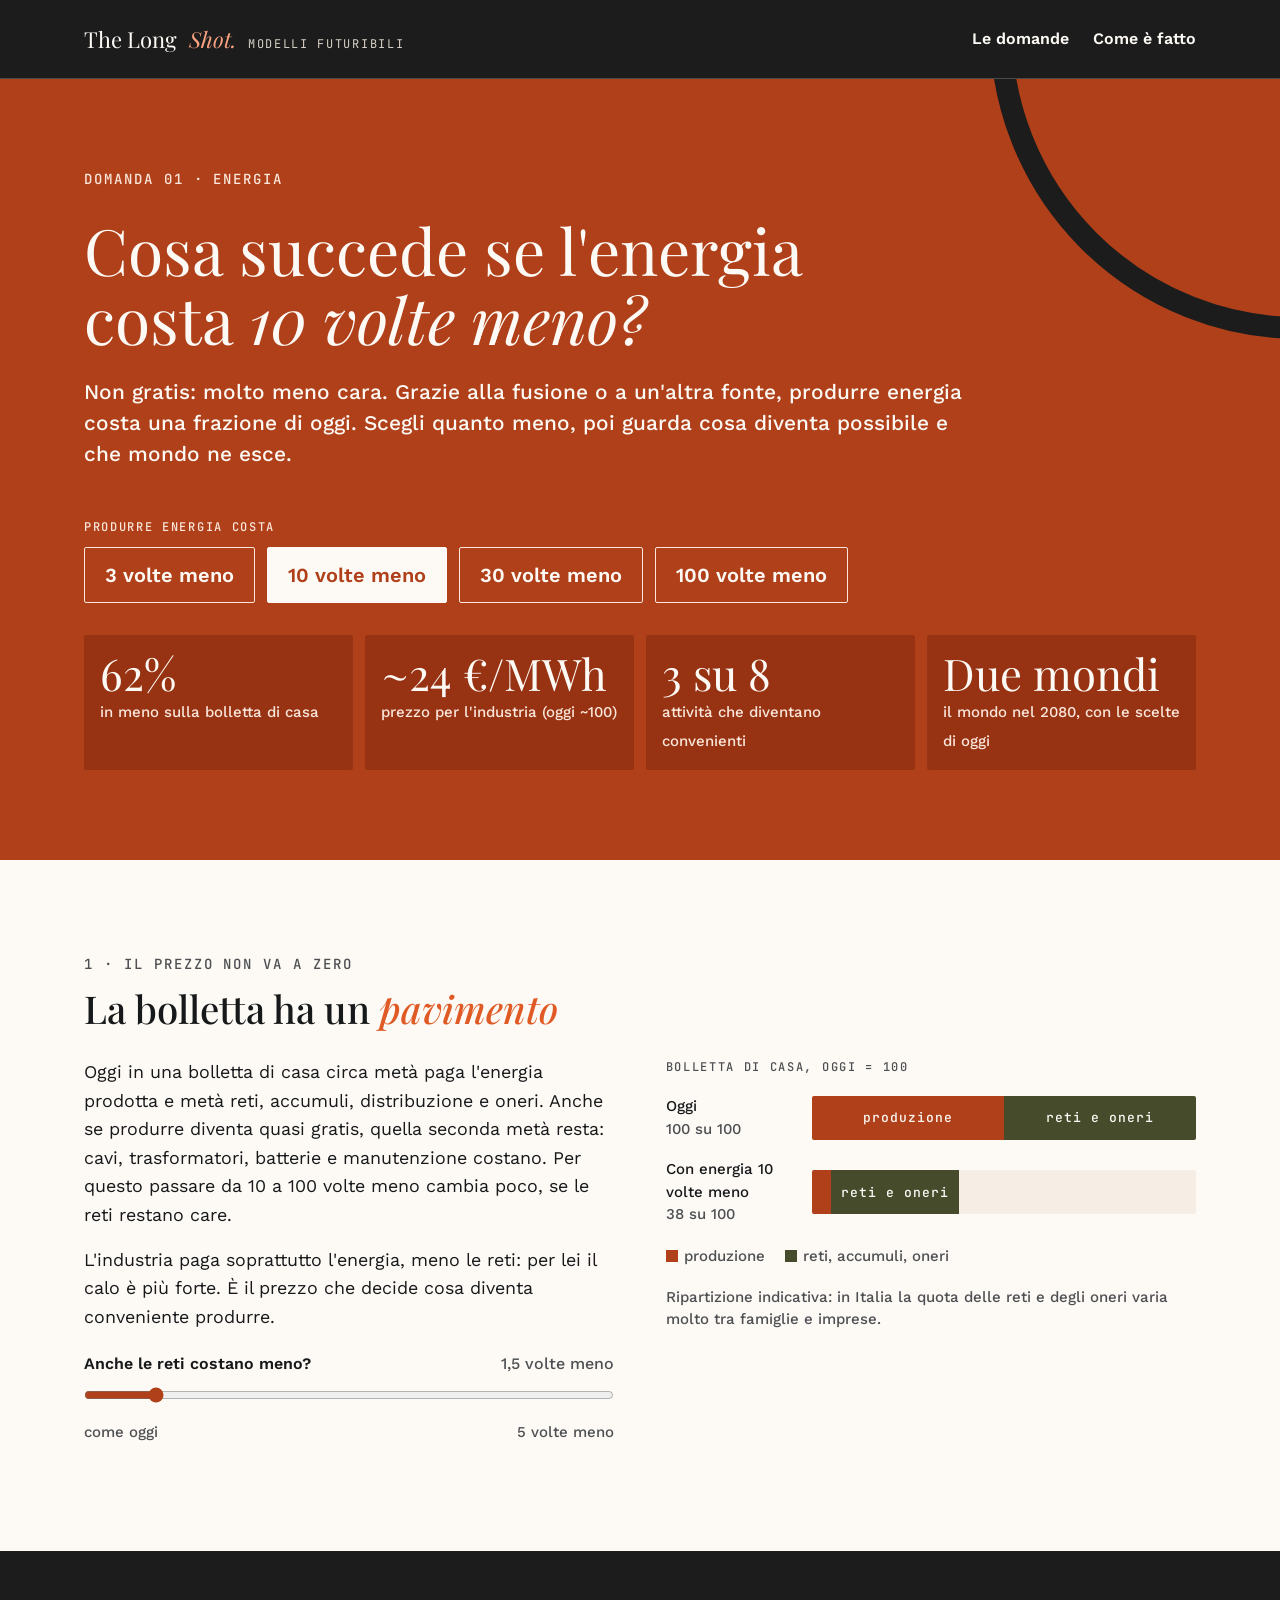
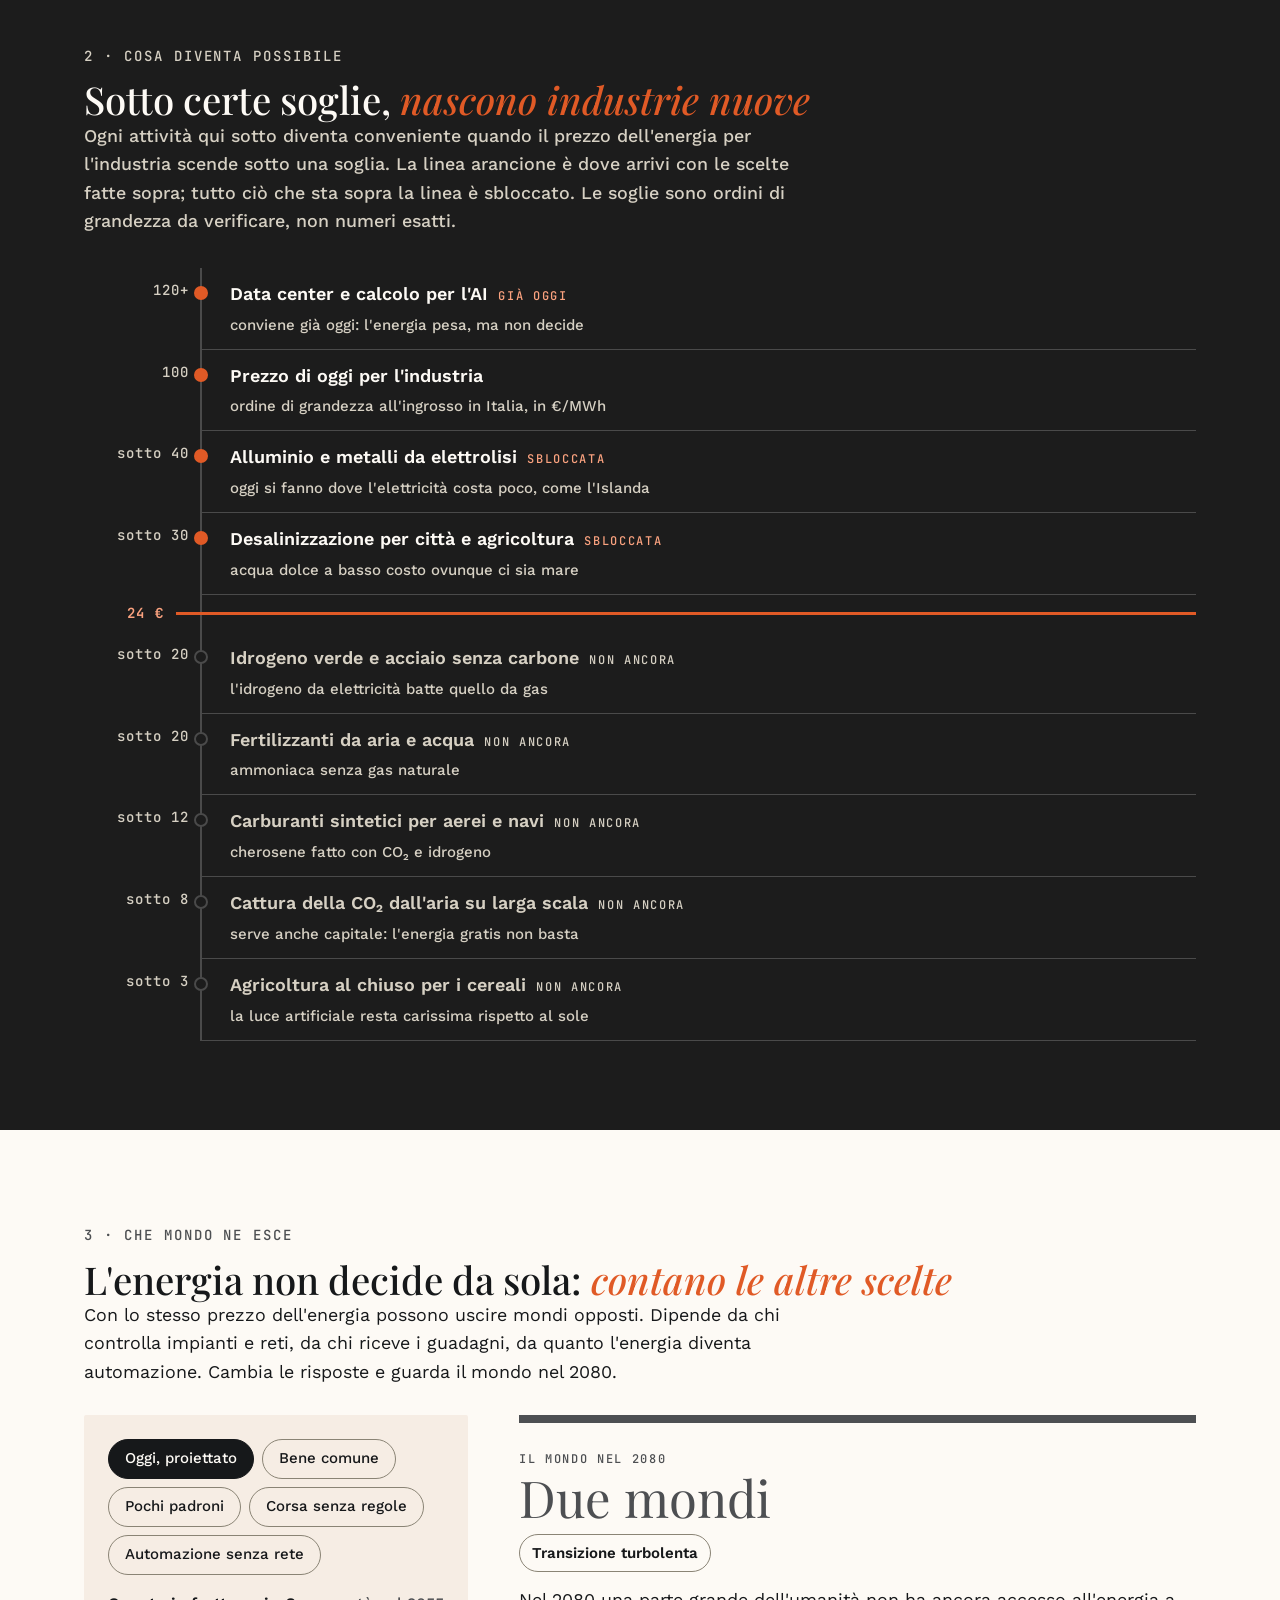
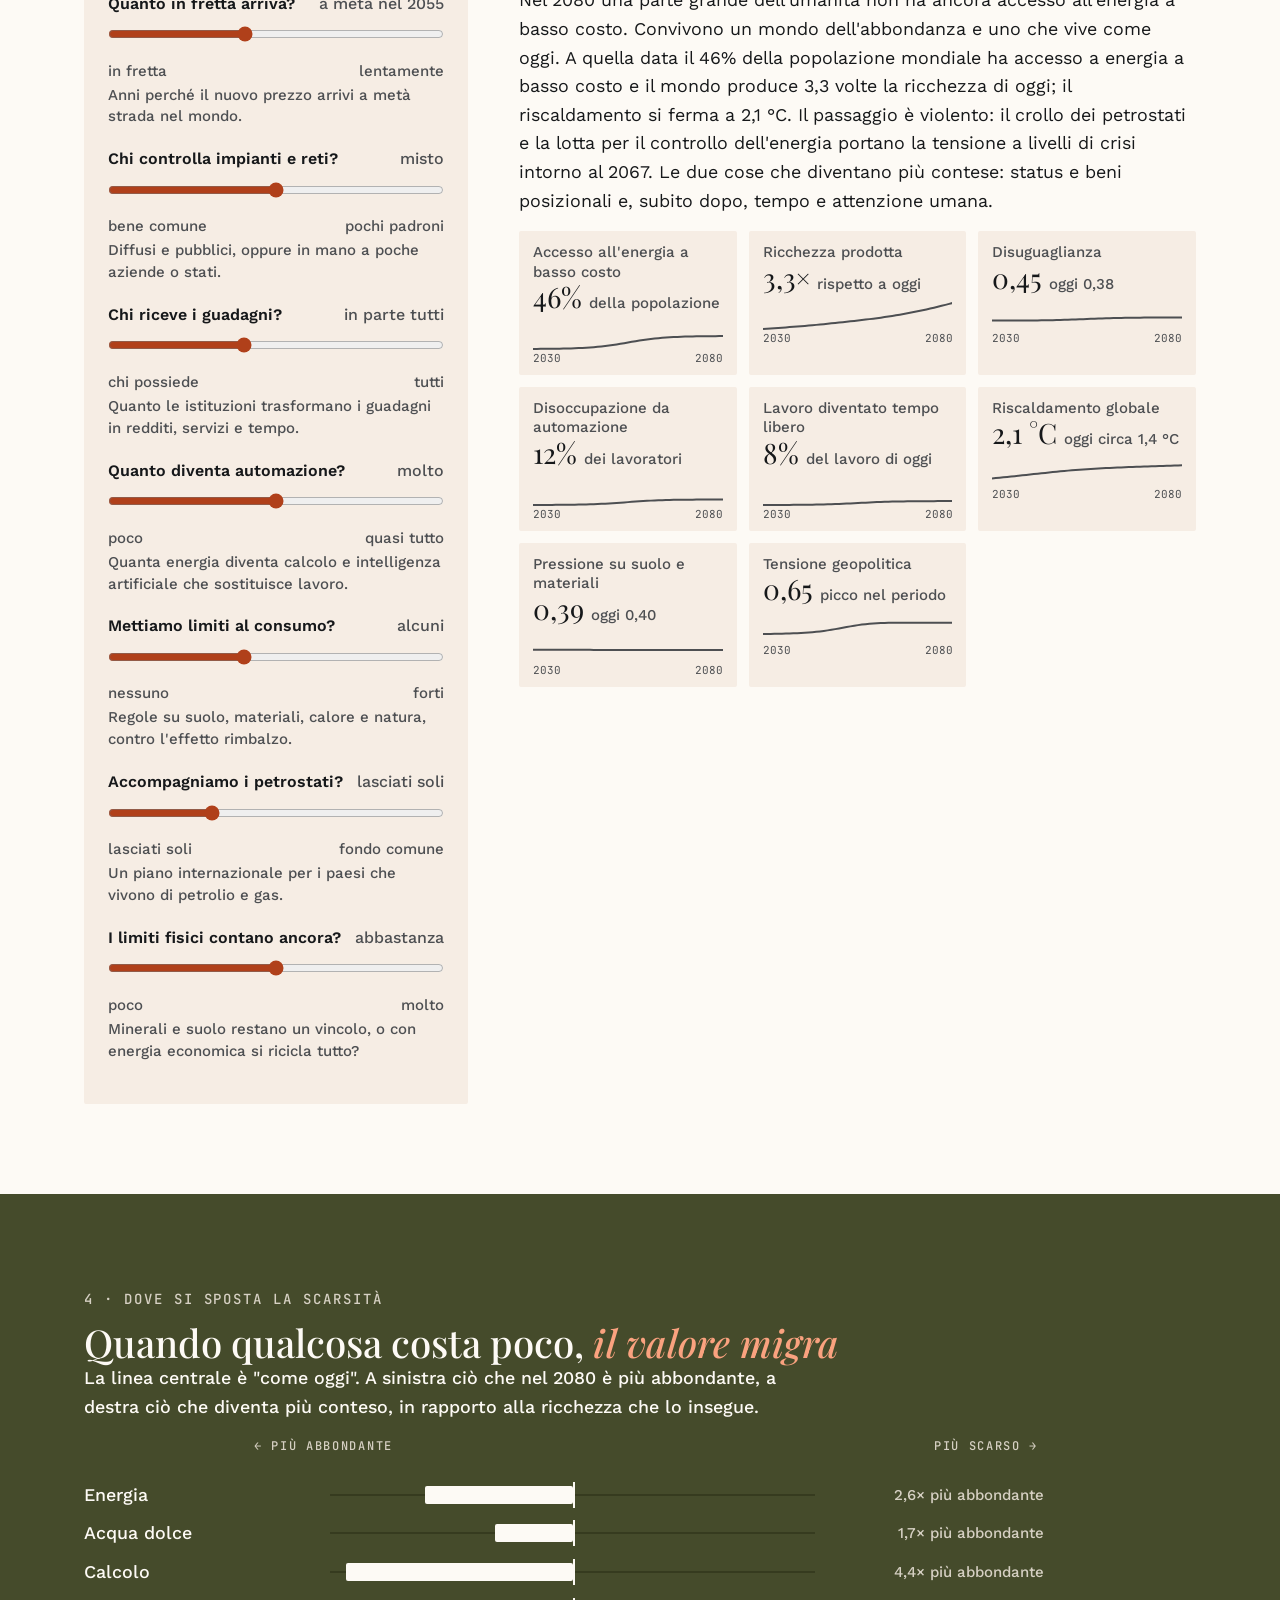
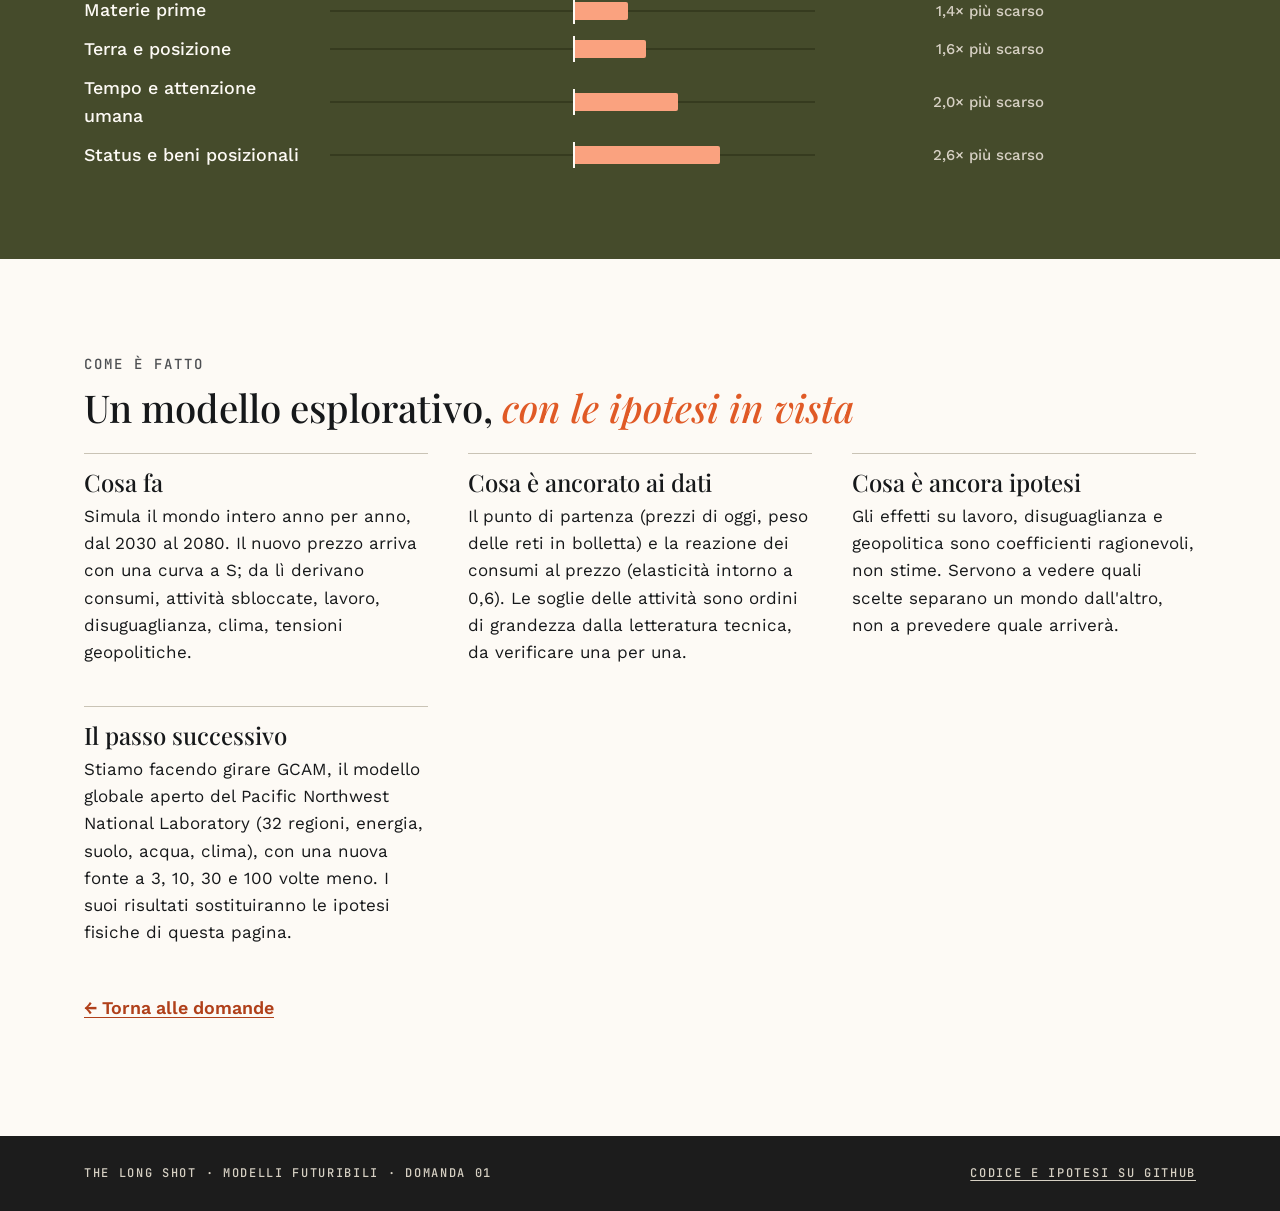
==== energia/index.html @ 3c970e64 "Sito Modelli futuribili: home e domanda 01 sull'energia Co-Authored-By: Claude Opus 5.5 <noreply@ant" ====
<!DOCTYPE html>
<html lang="it">
<head>
<meta charset="utf-8">
<meta name="viewport" content="width=device-width, initial-scale=1">
<title>Se l'energia costa 100 volte meno · Modelli futuribili</title>
<meta name="description" content="Cosa succede se l'energia costa 3, 10, 30 o 100 volte meno di oggi? Un modello esplorativo di The Long Shot.">
<link rel="stylesheet" href="../assets/tokens.css">
<link rel="stylesheet" href="../assets/site.css">
<style>
.hero .wrap{display:grid;gap:24px}
.fattori{display:flex;flex-wrap:wrap;gap:12px;margin-top:8px}
.fattori .btn{min-width:96px;font-size:20px;min-height:56px;border-color:var(--color-lino);color:var(--color-carta)}
.fattori .btn[aria-pressed=true]{background:var(--color-carta);color:var(--color-terracotta-scuro);border-color:var(--color-carta)}
.sommario{display:grid;grid-template-columns:repeat(auto-fit,minmax(min(100%,200px),1fr));gap:12px;margin-top:8px}
.sommario div{background:var(--color-sfondo-rilievo);padding:16px;border-radius:var(--radius-1)}
.sommario b{display:block;font-family:var(--font-display);font-weight:400;font-size:clamp(30px,2vw + 18px,44px);line-height:1.05}
.sommario span{font-size:15px;font-weight:500;color:var(--color-testo-secondario)}

.due{display:grid;grid-template-columns:minmax(0,1fr) minmax(0,1fr);gap:clamp(24px,4vw,64px);align-items:start;margin-top:28px}
.bolletta{display:grid;gap:18px}
.riga-b{display:grid;grid-template-columns:7.5em minmax(0,1fr);gap:12px;align-items:center}
.barra{display:flex;height:44px;border-radius:var(--radius-1);overflow:hidden;background:var(--color-carta-profonda)}
.barra i{display:flex;align-items:center;justify-content:center;font:500 13px/1 var(--font-mono);letter-spacing:.08em;color:var(--color-carta);white-space:nowrap;overflow:hidden;transition:width .4s}
.barra .prod{background:var(--color-terracotta-scuro)}.barra .rete{background:var(--color-oliva)}
.leg{display:flex;flex-wrap:wrap;gap:8px 20px;font-size:15px;font-weight:500;color:var(--color-grafite)}
.leg i{display:inline-block;width:12px;height:12px;margin-right:6px;vertical-align:-1px}

.ctrl{margin-bottom:18px}
.ctrl label{display:flex;justify-content:space-between;gap:12px;font-weight:600;font-size:16px}
.ctrl output{font-weight:500;color:var(--color-testo-secondario);text-align:right}
.ctrl .estremi{display:flex;justify-content:space-between;font-size:15px;font-weight:500;color:var(--color-testo-secondario)}
.ctrl .aiuto{font-size:15px;font-weight:500;color:var(--color-testo-secondario);line-height:1.45;margin-top:2px}
input[type=range]{width:100%;height:32px;margin:2px 0;accent-color:var(--color-terracotta-scuro)}
[data-theme=notte] input[type=range],[data-theme=oliva] input[type=range]{accent-color:var(--color-terracotta-chiaro)}

.scala{position:relative;margin-top:32px;border-left:2px solid var(--color-fumo);margin-left:6.5em}
.gradino{position:relative;display:grid;grid-template-columns:minmax(0,1fr);padding:12px 0 12px 28px;border-bottom:1px solid var(--color-fumo)}
.gradino .eur{position:absolute;left:-6.5em;top:14px;width:5.6em;text-align:right;font:500 14px/1.2 var(--font-mono);letter-spacing:.08em;color:var(--color-sabbia)}
.gradino .pal{position:absolute;left:-8px;top:18px;width:14px;height:14px;border-radius:50%;background:var(--color-notte);border:2px solid var(--color-fumo)}
.gradino.ok .pal{background:var(--color-terracotta);border-color:var(--color-terracotta)}
.gradino b{font-weight:600;font-size:18px}
.gradino.ok b{color:var(--color-carta)}.gradino:not(.ok) b{color:var(--color-sabbia)}
.gradino .stato{font:500 12px/1 var(--font-mono);letter-spacing:.14em;text-transform:uppercase;margin-left:10px;color:var(--color-terracotta-chiaro)}
.gradino:not(.ok) .stato{color:var(--color-sabbia)}
.gradino p{margin:4px 0 0;font-size:15px;color:var(--color-sabbia)}
.qui{position:relative;margin:0 0 0 -6.5em;padding:10px 0;display:flex;align-items:center;gap:12px}
.qui span{font:600 14px/1.2 var(--font-mono);letter-spacing:.1em;text-transform:uppercase;color:var(--color-terracotta-chiaro);width:5.6em;text-align:right}
.qui::after{content:"";flex:1;height:3px;background:var(--color-terracotta)}

.lab{display:grid;grid-template-columns:minmax(0,.85fr) minmax(0,1.5fr);gap:clamp(24px,4vw,56px);align-items:start;margin-top:28px}
.leve{background:var(--color-carta-profonda);padding:24px;border-radius:var(--radius-1)}
.preset{display:flex;flex-wrap:wrap;gap:8px;margin-bottom:16px}
.mondo{border-top:8px solid var(--w,var(--color-terracotta));padding-top:20px}
.mondo h3{font-size:clamp(32px,2.4vw + 20px,52px);line-height:1.05;color:var(--w)}
.mondo .tag{display:inline-block;margin:10px 0 14px;padding:6px 12px;border:1px solid var(--color-bordo);border-radius:var(--radius-full);font-size:15px;font-weight:600}
.tiles{display:grid;grid-template-columns:repeat(auto-fit,minmax(min(100%,200px),1fr));gap:12px;margin-top:16px}
.tile{background:var(--color-carta-profonda);padding:12px 14px;border-radius:var(--radius-1)}
.tile .n{font-size:15px;font-weight:500;color:var(--color-grafite);line-height:1.3}
.tile .v{font-family:var(--font-display);font-size:28px;line-height:1.1}
.tile .v small{font:500 15px var(--font-sans);color:var(--color-grafite)}
.fig{position:relative;height:46px;margin-top:4px}.fig svg{position:absolute;inset:0;width:100%;height:100%}

.sc{display:grid;gap:10px;margin-top:24px;max-width:960px}
.srow{display:grid;grid-template-columns:13em minmax(0,1fr) 12em;gap:14px;align-items:center;font-weight:500}
.strack{position:relative;height:26px}
.strack::before{content:"";position:absolute;left:0;right:0;top:12px;height:2px;background:var(--color-oliva-rilievo)}
.strack .mid{position:absolute;left:50%;top:0;bottom:0;width:2px;background:var(--color-carta)}
.strack .bar{position:absolute;top:4px;height:18px;border-radius:var(--radius-1);transition:all .4s}
.srow .lab2{font-size:15px;color:var(--color-sabbia);text-align:right}
.sasse{display:grid;grid-template-columns:13em minmax(0,1fr) 12em;gap:14px}
.sasse div{display:flex;justify-content:space-between}

.cols{display:grid;grid-template-columns:repeat(auto-fit,minmax(min(100%,300px),1fr));gap:24px 40px;margin-top:24px}
.cols div{border-top:1px solid var(--color-filetto);padding-top:14px}
.cols b{display:block;font-family:var(--font-display);font-weight:500;font-size:24px;line-height:1.2;margin-bottom:6px}
.cols p{font-size:17px}
.torna{display:inline-flex;align-items:center;min-height:44px;font-weight:600}

@media(max-width:900px){.due,.lab{grid-template-columns:minmax(0,1fr)}}
@media(max-width:600px){.srow,.sasse{grid-template-columns:8em minmax(0,1fr) 6.5em}.srow{font-size:15px}.srow .lab2{font-size:13px}.scala{margin-left:5em}.gradino .eur{left:-5em;width:4.4em;font-size:12px}.qui{margin-left:-5em}.qui span{width:4.4em;font-size:12px}}
@media(prefers-reduced-motion:reduce){.barra i,.strack .bar{transition:none}}
</style>
</head>
<body>
<header class="testata" data-theme="notte">
 <div class="wrap">
  <a class="marchio" href="../">The Long <em>Shot.</em> <small>Modelli futuribili</small></a>
  <nav aria-label="Principale"><a href="../">Le domande</a><a href="#come">Come è fatto</a></nav>
 </div>
</header>

<main>
<section class="hero band" data-theme="terracotta">
 <div class="arco" style="width:620px;height:620px;right:-330px;top:-360px;--arco:var(--color-notte)" aria-hidden="true"></div>
 <div class="wrap">
  <span class="etichetta-grande">Domanda 01 · Energia</span>
  <h1 class="domanda" id="titolo">Cosa succede se l'energia costa <em>10 volte meno?</em></h1>
  <p class="testo-grande">Non gratis: molto meno cara. Grazie alla fusione o a un'altra fonte, produrre energia costa una frazione di oggi. Scegli quanto meno, poi guarda cosa diventa possibile e che mondo ne esce.</p>
  <div>
   <span class="etichetta">Produrre energia costa</span>
   <div class="fattori" id="fattori" role="group" aria-label="Quante volte meno costa produrre energia"></div>
  </div>
  <div class="sommario" id="sommario"></div>
 </div>
</section>

<section class="band" data-theme="carta">
 <div class="wrap">
  <span class="etichetta-grande">1 · Il prezzo non va a zero</span>
  <h2 class="titolo" style="margin-top:8px">La bolletta ha un <em>pavimento</em></h2>
  <div class="due">
   <div>
    <p>Oggi in una bolletta di casa circa metà paga l'energia prodotta e metà reti, accumuli, distribuzione e oneri. Anche se produrre diventa quasi gratis, quella seconda metà resta: cavi, trasformatori, batterie e manutenzione costano. Per questo passare da 10 a 100 volte meno cambia poco, se le reti restano care.</p>
    <p>L'industria paga soprattutto l'energia, meno le reti: per lei il calo è più forte. È il prezzo che decide cosa diventa conveniente produrre.</p>
    <div class="ctrl" style="margin-top:20px">
     <label for="c_reti">Anche le reti costano meno?<output id="o_reti"></output></label>
     <input type="range" id="c_reti" min="1" max="5" step="0.25">
     <div class="estremi"><span>come oggi</span><span>5 volte meno</span></div>
    </div>
   </div>
   <div class="bolletta" id="bolletta"></div>
  </div>
 </div>
</section>

<section class="band" data-theme="notte">
 <div class="wrap">
  <span class="etichetta-grande">2 · Cosa diventa possibile</span>
  <h2 class="titolo" style="margin-top:8px">Sotto certe soglie, <em>nascono industrie nuove</em></h2>
  <p class="secondario">Ogni attività qui sotto diventa conveniente quando il prezzo dell'energia per l'industria scende sotto una soglia. La linea arancione è dove arrivi con le scelte fatte sopra; tutto ciò che sta sopra la linea è sbloccato. Le soglie sono ordini di grandezza da verificare, non numeri esatti.</p>
  <div class="scala" id="scala"></div>
 </div>
</section>

<section class="band" data-theme="carta">
 <div class="wrap">
  <span class="etichetta-grande">3 · Che mondo ne esce</span>
  <h2 class="titolo" style="margin-top:8px">L'energia non decide da sola: <em>contano le altre scelte</em></h2>
  <p>Con lo stesso prezzo dell'energia possono uscire mondi opposti. Dipende da chi controlla impianti e reti, da chi riceve i guadagni, da quanto l'energia diventa automazione. Cambia le risposte e guarda il mondo nel 2080.</p>
  <div class="lab">
   <div class="leve"><div class="preset" id="preset" role="group" aria-label="Mondi di esempio"></div><div id="leve"></div></div>
   <article class="mondo" id="mondo">
    <span class="etichetta">Il mondo nel 2080</span>
    <h3 id="mnome"></h3>
    <span class="tag" id="mtag"></span>
    <p id="mstoria" style="max-width:none"></p>
    <div class="tiles" id="tiles"></div>
   </article>
  </div>
 </div>
</section>

<section class="band" data-theme="oliva">
 <div class="wrap">
  <span class="etichetta-grande">4 · Dove si sposta la scarsità</span>
  <h2 class="titolo" style="margin-top:8px">Quando qualcosa costa poco, <em>il valore migra</em></h2>
  <p>La linea centrale è "come oggi". A sinistra ciò che nel 2080 è più abbondante, a destra ciò che diventa più conteso, in rapporto alla ricchezza che lo insegue.</p>
  <div class="sasse etichetta"><span></span><div><span>← più abbondante</span><span>più scarso →</span></div><span></span></div>
  <div class="sc" id="sc"></div>
 </div>
</section>

<section class="band" data-theme="carta" id="come">
 <div class="wrap">
  <span class="etichetta-grande">Come è fatto</span>
  <h2 class="titolo" style="margin-top:8px">Un modello esplorativo, <em>con le ipotesi in vista</em></h2>
  <div class="cols">
   <div><b>Cosa fa</b><p>Simula il mondo intero anno per anno, dal 2030 al 2080. Il nuovo prezzo arriva con una curva a S; da lì derivano consumi, attività sbloccate, lavoro, disuguaglianza, clima, tensioni geopolitiche.</p></div>
   <div><b>Cosa è ancorato ai dati</b><p>Il punto di partenza (prezzi di oggi, peso delle reti in bolletta) e la reazione dei consumi al prezzo (elasticità intorno a 0,6). Le soglie delle attività sono ordini di grandezza dalla letteratura tecnica, da verificare una per una.</p></div>
   <div><b>Cosa è ancora ipotesi</b><p>Gli effetti su lavoro, disuguaglianza e geopolitica sono coefficienti ragionevoli, non stime. Servono a vedere quali scelte separano un mondo dall'altro, non a prevedere quale arriverà.</p></div>
   <div><b>Il passo successivo</b><p>Stiamo facendo girare GCAM, il modello globale aperto del Pacific Northwest National Laboratory (32 regioni, energia, suolo, acqua, clima), con una nuova fonte a 3, 10, 30 e 100 volte meno. I suoi risultati sostituiranno le ipotesi fisiche di questa pagina.</p></div>
  </div>
  <p style="margin-top:24px"><a class="torna" href="../">← Torna alle domande</a></p>
 </div>
</section>
</main>

<footer class="piede" data-theme="notte">
 <div class="wrap">
  <span class="etichetta">The Long Shot · Modelli futuribili · Domanda 01</span>
  <a class="etichetta" href="https://github.com/Ale2588/Modelli-futuribili-TLS">Codice e ipotesi su GitHub</a>
 </div>
</footer>

<script src="modello.js"></script>
<script>
{
const P=Object.assign({},DEFAULT);
const it=(n,d)=>n.toFixed(d).replace('.',',');
const esc=s=>String(s).replace(/[&<>"']/g,c=>({'&':'&amp;','<':'&lt;','>':'&gt;','"':'&quot;',"'":'&#39;'}[c]));
const FATTORI=[3,10,30,100];
const LEVE=[
 ['velocita','Quanto in fretta arriva?',8,50,1,v=>`a metà nel ${2030+Math.round(v)}`,'Anni perché il nuovo prezzo arrivi a metà strada nel mondo.','in fretta','lentamente'],
 ['controllo','Chi controlla impianti e reti?',0,1,0.05,v=>v<0.34?'bene comune':v<0.67?'misto':'pochi padroni','Diffusi e pubblici, oppure in mano a poche aziende o stati.','bene comune','pochi padroni'],
 ['redistribuzione','Chi riceve i guadagni?',0,1,0.05,v=>v<0.34?'chi possiede':v<0.67?'in parte tutti':'tutti','Quanto le istituzioni trasformano i guadagni in redditi, servizi e tempo.','chi possiede','tutti'],
 ['ai','Quanto diventa automazione?',0,1,0.05,v=>v<0.34?'poco':v<0.67?'molto':'quasi tutto','Quanta energia diventa calcolo e intelligenza artificiale che sostituisce lavoro.','poco','quasi tutto'],
 ['ambiente','Mettiamo limiti al consumo?',0,1,0.05,v=>v<0.34?'nessun limite':v<0.67?'alcuni':'forti','Regole su suolo, materiali, calore e natura, contro l\'effetto rimbalzo.','nessuno','forti'],
 ['petrostati','Accompagniamo i petrostati?',0,1,0.05,v=>v<0.34?'lasciati soli':v<0.67?'in parte':'fondo comune','Un piano internazionale per i paesi che vivono di petrolio e gas.','lasciati soli','fondo comune'],
 ['materiali','I limiti fisici contano ancora?',0,1,0.05,v=>v<0.34?'poco':v<0.67?'abbastanza':'molto','Minerali e suolo restano un vincolo, o con energia economica si ricicla tutto?','poco','molto']];
const PRESET=[
 ['Oggi, proiettato',{}],
 ['Bene comune',{controllo:0.1,redistribuzione:0.8,ambiente:0.7,petrostati:0.7}],
 ['Pochi padroni',{controllo:0.9,redistribuzione:0.2}],
 ['Corsa senza regole',{ambiente:0.05,velocita:12,materiali:0.8}],
 ['Automazione senza rete',{ai:0.95,redistribuzione:0.1,controllo:0.3}]];
const AR={
 pocodiverso:['Più ricchi, stesso mondo','#4d4f52','L\'energia costa meno e l\'economia ne beneficia, ma non abbastanza da cambiare la struttura del mondo: stesse industrie, stessi equilibri, qualche margine in più.'],
 condivisa:['Abbondanza condivisa','#454b2b','Energia a basso costo per quasi tutti e guadagni distribuiti. La disuguaglianza scende, il lavoro cambia senza crollare.'],
 tempo:['La società del tempo liberato','#454b2b','L\'automazione toglie molto lavoro, ma i guadagni sono redistribuiti: il lavoro perso diventa tempo. La domanda centrale non è più come produrre, ma come vivere.'],
 diseguale:['Abbondanza diseguale','#b0401a','Il mondo è molto più ricco ma i guadagni vanno soprattutto a chi possiede impianti, reti, calcolo e terra. Si vive meglio in media, con divari che crescono.'],
 feudale:['Feudalesimo energetico','#973312','Pochi controllano energia e calcolo e ne decidono l\'accesso. Una rendita enorme e concentrata: chi è dentro vive nell\'abbondanza, chi è fuori dipende da loro.'],
 senzalavoro:['Abbondanza senza lavoro','#973312','L\'energia diventa automazione e il lavoro scompare più in fretta di quanto le istituzioni redistribuiscano. Ricchezza in crescita, disoccupazione di massa.'],
 jevons:['Il pianeta come nuovo limite','#b0401a','L\'energia a basso costo fa esplodere i consumi. Suolo, materiali, calore e natura diventano il nuovo collo di bottiglia.'],
 meta:['Due mondi','#4d4f52','Nel 2080 una parte grande dell\'umanità non ha ancora accesso all\'energia a basso costo. Convivono un mondo dell\'abbondanza e uno che vive come oggi.']};
const VIA={ordinato:['Transizione ordinata','Il passaggio è gestito: la tensione geopolitica resta contenuta.'],teso:['Transizione tesa','Il passaggio crea attriti, con crisi nei paesi produttori ma senza rotture gravi.'],turbolento:['Transizione turbolenta','Il passaggio è violento: il crollo dei petrostati e la lotta per il controllo dell\'energia portano la tensione a livelli di crisi intorno al ']};
const TI=[
 ['accesso','Accesso all\'energia a basso costo',v=>Math.round(v*100)+'%','della popolazione',0,1],
 ['pil','Ricchezza prodotta',v=>it(v,1)+'×','rispetto a oggi',null,null],
 ['disuguaglianza','Disuguaglianza',v=>it(v,2),'oggi 0,38',0.2,0.8],
 ['disoccupazione','Disoccupazione da automazione',v=>Math.round(v*100)+'%','dei lavoratori',0,0.6],
 ['tempo','Lavoro diventato tempo libero',v=>Math.round(v*100)+'%','del lavoro di oggi',0,0.6],
 ['riscaldamento','Riscaldamento globale',v=>it(v,1)+' °C','oggi circa 1,4 °C',1,2.6],
 ['pressione','Pressione su suolo e materiali',v=>it(v,2),'oggi 0,40',0,1],
 ['tensione','Tensione geopolitica',v=>it(v,2),'picco nel periodo',0,1]];

document.getElementById('fattori').innerHTML=FATTORI.map(f=>`<button class="btn" data-f="${f}" aria-pressed="${f===P.riduzione}">${f} volte meno</button>`).join('');
document.getElementById('fattori').addEventListener('click',e=>{const b=e.target.closest('button');if(!b)return;P.riduzione=+b.dataset.f;render()});
document.getElementById('leve').innerHTML=LEVE.map(([k,l,mi,ma,st,,h,a,b])=>`<div class="ctrl"><label for="c_${k}">${l}<output id="o_${k}"></output></label><input type="range" id="c_${k}" min="${mi}" max="${ma}" step="${st}"><div class="estremi"><span>${a}</span><span>${b}</span></div><div class="aiuto">${h}</div></div>`).join('');
document.getElementById('preset').innerHTML=PRESET.map(([n],i)=>`<button class="chip" data-i="${i}" aria-pressed="${i===0}">${n}</button>`).join('');
const FMT=Object.fromEntries(LEVE.map(x=>[x[0],x[5]]));FMT.reti=v=>v<=1?'come oggi':`${it(v,v%1?2:0).replace(/,?0+$/,'')} volte meno`;
function sync(){for(const k of [...LEVE.map(x=>x[0]),'reti']){document.getElementById('c_'+k).value=P[k];document.getElementById('o_'+k).textContent=FMT[k](P[k])}}
function unpress(){document.querySelectorAll('#preset .chip').forEach(b=>b.setAttribute('aria-pressed','false'))}
[...LEVE.map(x=>x[0]),'reti'].forEach(k=>{const el=document.getElementById('c_'+k);el.addEventListener('input',()=>{P[k]=+el.value;document.getElementById('o_'+k).textContent=FMT[k](P[k]);if(k!=='reti')unpress();render()})});
document.getElementById('preset').addEventListener('click',e=>{const b=e.target.closest('.chip');if(!b)return;const keep={riduzione:P.riduzione,reti:P.reti};Object.assign(P,DEFAULT,PRESET[+b.dataset.i][1],keep);sync();document.querySelectorAll('#preset .chip').forEach(x=>x.setAttribute('aria-pressed',String(x===b)));render()});

let last=null;
function render(){
 const m=mondo(P);last=m;const pr=m.prezzi;
 document.querySelectorAll('#fattori .btn').forEach(b=>b.setAttribute('aria-pressed',String(+b.dataset.f===P.riduzione)));
 document.getElementById('titolo').innerHTML=`Cosa succede se l'energia costa <em>${P.riduzione} volte meno?</em>`;
 document.title=`Se l'energia costa ${P.riduzione} volte meno · Modelli futuribili`;
 document.getElementById('sommario').innerHTML=[
  [Math.round((1-pr.famiglie)*100)+'%','in meno sulla bolletta di casa'],
  ['~'+Math.round(pr.industriaEuro)+' €/MWh','prezzo per l\'industria (oggi ~100)'],
  [m.sbloccate.length+' su '+SOGLIE.length,'attività che diventano convenienti'],
  [AR[m.arch][0],'il mondo nel 2080, con le scelte di oggi']].map(([a,b])=>`<div><b>${esc(a)}</b><span>${esc(b)}</span></div>`).join('');
 // bolletta
 const rowB=(lab,prod,rete)=>{const tot=prod+rete;return `<div class="riga-b"><span class="piccolo">${lab}<br><span class="secondario">${Math.round(tot*100)} su 100</span></span><div class="barra" role="img" aria-label="${lab}: produzione ${Math.round(prod*100)}, reti ${Math.round(rete*100)}"><i class="prod" style="width:${prod*100}%">${prod>0.12?'produzione':''}</i><i class="rete" style="width:${rete*100}%">${rete>0.12?'reti e oneri':''}</i></div></div>`};
 document.getElementById('bolletta').innerHTML=`<span class="etichetta">Bolletta di casa, oggi = 100</span>`+rowB('Oggi',0.5,0.5)+rowB(`Con energia ${P.riduzione} volte meno`,0.5/P.riduzione,0.5/P.reti)+`<div class="leg"><span><i style="background:var(--color-terracotta-scuro)"></i>produzione</span><span><i style="background:var(--color-oliva)"></i>reti, accumuli, oneri</span></div><p class="piccolo secondario" style="margin:0">Ripartizione indicativa: in Italia la quota delle reti e degli oneri varia molto tra famiglie e imprese.</p>`;
 // scala
 const eur=pr.industriaEuro;let h='',done=false;
 const steps=[{nome:'Oggi',soglia:100,oggi:1}].concat(SOGLIE.filter(s=>s.soglia<100)).sort((a,b)=>b.soglia-a.soglia);
 SOGLIE.filter(s=>s.soglia>=100).forEach(s=>{h+=`<div class="gradino ok"><span class="eur">${s.soglia}+</span><span class="pal"></span><div><b>${esc(s.nome)}</b><span class="stato">già oggi</span><p>${esc(s.nota)}</p></div></div>`});
 for(const s of steps){
  if(!done&&eur>s.soglia){h+=`<div class="qui"><span>${Math.round(eur)} €</span></div>`;done=true}
  if(s.oggi){h+=`<div class="gradino ok"><span class="eur">100</span><span class="pal"></span><div><b>Prezzo di oggi per l'industria</b><p>ordine di grandezza all'ingrosso in Italia, in €/MWh</p></div></div>`;continue}
  const ok=eur<=s.soglia;h+=`<div class="gradino ${ok?'ok':''}"><span class="eur">sotto ${s.soglia}</span><span class="pal"></span><div><b>${esc(s.nome)}</b><span class="stato">${ok?'sbloccata':'non ancora'}</span><p>${esc(s.nota)}</p></div></div>`;
 }
 if(!done)h+=`<div class="qui"><span>${Math.round(eur)} €</span></div>`;
 document.getElementById('scala').innerHTML=h;
 // mondo
 const a=AR[m.arch];const mo=document.getElementById('mondo');mo.style.setProperty('--w',a[1]);
 document.getElementById('mnome').textContent=a[0];
 const v=VIA[m.viaggio];document.getElementById('mtag').textContent=v[0];
 const pk=m.anni[m.k.tensione.indexOf(Math.max(...m.k.tensione))];
 const top=m.scarsita.slice().sort((x,y)=>y[1]-x[1]).slice(0,2).map(x=>x[0].toLowerCase());
 document.getElementById('mstoria').textContent=`${a[1]?a[2]:''} A quella data il ${Math.round(m.fin.acc*100)}% della popolazione mondiale ha accesso a energia a basso costo e il mondo produce ${it(m.k.pil[50],1)} volte la ricchezza di oggi; il riscaldamento si ferma a ${it(m.fin.warm,1)} °C. ${v[1]}${m.viaggio==='turbolento'?pk+'.':''} Le due cose che diventano più contese: ${top[0]} e, subito dopo, ${top[1]}.`;
 document.getElementById('tiles').innerHTML=TI.map(([k,n,fm,sub])=>{const s=m.k[k];const val=k==='tensione'?Math.max(...s):s[50];return `<div class="tile"><div class="n">${n}</div><div class="v">${esc(fm(val))} <small>${sub}</small></div><div class="fig"><svg data-k="${k}" aria-hidden="true"></svg></div></div>`}).join('');
 drawTiles();
 // scarsità
 const R=2.2;
 document.getElementById('sc').innerHTML=m.scarsita.map(([n,val])=>{const lg=Math.max(-1,Math.min(1,Math.log(val)/Math.log(R*R)));const up=lg>0;const left=up?50:50+lg*50,w=Math.abs(lg)*50;
  const lab=val>=1?`${it(val,1)}× più scarso`:`${it(1/val,1/val>=10?0:1)}× più abbondante`;
  return `<div class="srow"><span>${n}</span><div class="strack"><div class="bar" style="left:${left}%;width:${Math.max(w,0.8)}%;background:${up?'var(--color-terracotta-chiaro)':'var(--color-carta)'}"></div><div class="mid"></div></div><span class="lab2">${lab}</span></div>`}).join('');
}
function drawTiles(){if(!last)return;const c=getComputedStyle(document.getElementById('mondo')).getPropertyValue('--w').trim()||'#b0401a';
 document.querySelectorAll('#tiles svg').forEach(s=>{const k=s.dataset.k,ti=TI.find(t=>t[0]===k),d=last.k[k],W=s.clientWidth,H=s.clientHeight;if(!W)return;
  const lo=ti[4]??Math.min(...d),hi=ti[5]??Math.max(...d)*1.05,X=i=>i/(d.length-1)*W,Yv=v=>H-14-(v-lo)/((hi-lo)||1)*(H-18);
  s.innerHTML=`<polyline points="${d.map((v,i)=>X(i)+','+Yv(v)).join(' ')}" fill="none" stroke="${c}" stroke-width="2"/><text x="0" y="${H-1}" font-size="11" font-family="JetBrains Mono" fill="#4d4f52">2030</text><text x="${W}" y="${H-1}" font-size="11" font-family="JetBrains Mono" fill="#4d4f52" text-anchor="end">2080</text>`;})}
const ro=new ResizeObserver(drawTiles);ro.observe(document.getElementById('tiles'));
sync();render();
}
</script>
</body>
</html>
---- assets/tokens.css ----
/* File generato da design/tokens.json con `npm run tokens`. Non modificare a mano. */
:root {
  --color-carta: #fdfaf5;
  --color-carta-profonda: #f6ede4;
  --color-inchiostro: #16181a;
  --color-grafite: #4d4f52;
  --color-notte: #1c1c1c;
  --color-notte-rilievo: #333333;
  --color-fumo: #4a4a4a;
  --color-terracotta: #e05a26;
  --color-terracotta-scuro: #b0401a;
  --color-terracotta-bruciata: #973312;
  --color-terracotta-chiaro: #faa27f;
  --color-oliva: #454b2b;
  --color-oliva-rilievo: #363b1f;
  --color-salvia: #c9c3b5;
  --color-salvia-scuro: #8a8475;
  --color-sabbia: #d6d0c3;
  --color-lino: #fae6db;
  --color-sfondo: var(--color-carta);
  --color-sfondo-rilievo: var(--color-carta-profonda);
  --color-testo: var(--color-inchiostro);
  --color-testo-secondario: var(--color-grafite);
  --color-accento: var(--color-terracotta);
  --color-accento-testo: var(--color-terracotta-scuro);
  --color-filetto: var(--color-salvia);
  --color-bordo: var(--color-salvia-scuro);
  --color-azione: var(--color-terracotta-scuro);
  --color-testo-azione: var(--color-carta);
  --color-focus: var(--color-terracotta-scuro);
  --font-display: "Playfair Display", Georgia, "Times New Roman", serif;
  --font-sans: "Work Sans", "Helvetica Neue", Arial, sans-serif;
  --font-mono: "JetBrains Mono", "Courier New", monospace;
  --text-display-family: var(--font-display);
  --text-display-size: 48px;
  --text-display-line: 1;
  --text-display-weight: 400;
  --text-display-tracking: -0.01em;
  --text-titolo-evento-family: var(--font-display);
  --text-titolo-evento-size: 36px;
  --text-titolo-evento-line: 1.08;
  --text-titolo-evento-weight: 400;
  --text-titolo-family: var(--font-display);
  --text-titolo-size: 28px;
  --text-titolo-line: 1.15;
  --text-titolo-weight: 500;
  --text-titolo-piccolo-family: var(--font-display);
  --text-titolo-piccolo-size: 24px;
  --text-titolo-piccolo-line: 1.2;
  --text-titolo-piccolo-weight: 500;
  --text-accento-family: var(--font-display);
  --text-accento-size: 36px;
  --text-accento-line: 1.08;
  --text-accento-weight: 400;
  --text-numero-family: var(--font-sans);
  --text-numero-size: 56px;
  --text-numero-line: 1;
  --text-numero-weight: 600;
  --text-numero-tracking: -0.02em;
  --text-nome-family: var(--font-sans);
  --text-nome-size: 20px;
  --text-nome-line: 1.3;
  --text-nome-weight: 600;
  --text-testo-grande-family: var(--font-sans);
  --text-testo-grande-size: 19px;
  --text-testo-grande-line: 1.5;
  --text-testo-grande-weight: 400;
  --text-testo-family: var(--font-sans);
  --text-testo-size: 17px;
  --text-testo-line: 1.6;
  --text-testo-weight: 400;
  --text-testo-piccolo-family: var(--font-sans);
  --text-testo-piccolo-size: 15px;
  --text-testo-piccolo-line: 1.5;
  --text-testo-piccolo-weight: 500;
  --text-pulsante-family: var(--font-sans);
  --text-pulsante-size: 16px;
  --text-pulsante-line: 1;
  --text-pulsante-weight: 600;
  --text-etichetta-family: var(--font-mono);
  --text-etichetta-size: 12px;
  --text-etichetta-line: 1.4;
  --text-etichetta-weight: 500;
  --text-etichetta-tracking: 0.14em;
  --text-etichetta-grande-family: var(--font-mono);
  --text-etichetta-grande-size: 14px;
  --text-etichetta-grande-line: 1.4;
  --text-etichetta-grande-weight: 500;
  --text-etichetta-grande-tracking: 0.14em;
  --space-0: 4px;
  --space-1: 8px;
  --space-2: 16px;
  --space-3: 24px;
  --space-4: 48px;
  --space-5: 96px;
  --margine-schermo: clamp(20px, 5vw, 64px);
  --radius-0: 0;
  --radius-1: 2px;
  --radius-full: 9999px;
  --fs-display: clamp(48px, 5vw + 28px, 104px);
  --fs-titolo-evento: clamp(36px, 3vw + 26px, 64px);
  --fs-titolo: clamp(28px, 1.2vw + 23px, 40px);
  --fs-numero: clamp(56px, 0.8vw + 53px, 64px);
  --fs-nome: clamp(20px, 0.4vw + 18.5px, 24px);
  --fs-testo-grande: clamp(19px, 0.2vw + 18.3px, 21px);
  --fs-testo: clamp(17px, 0.1vw + 16.6px, 18px);
  --tocco-min: 44px;
  --riga-max: 68ch;
  --focus-spessore: 2px;
}
[data-theme="carta"] {
  --color-sfondo: var(--color-carta);
  --color-sfondo-rilievo: var(--color-carta-profonda);
  --color-testo: var(--color-inchiostro);
  --color-testo-secondario: var(--color-grafite);
  --color-accento: var(--color-terracotta);
  --color-accento-testo: var(--color-terracotta-scuro);
  --color-filetto: var(--color-salvia);
  --color-bordo: var(--color-salvia-scuro);
  --color-azione: var(--color-terracotta-scuro);
  --color-testo-azione: var(--color-carta);
  --color-focus: var(--color-terracotta-scuro);
}
[data-theme="notte"] {
  --color-sfondo: var(--color-notte);
  --color-sfondo-rilievo: var(--color-notte-rilievo);
  --color-testo: var(--color-carta);
  --color-testo-secondario: var(--color-sabbia);
  --color-accento: var(--color-terracotta);
  --color-accento-testo: var(--color-terracotta-chiaro);
  --color-filetto: var(--color-fumo);
  --color-bordo: var(--color-salvia-scuro);
  --color-azione: var(--color-carta);
  --color-testo-azione: var(--color-inchiostro);
  --color-focus: var(--color-terracotta-chiaro);
}
[data-theme="oliva"] {
  --color-sfondo: var(--color-oliva);
  --color-sfondo-rilievo: var(--color-oliva-rilievo);
  --color-testo: var(--color-carta);
  --color-testo-secondario: var(--color-sabbia);
  --color-accento: var(--color-terracotta-chiaro);
  --color-accento-testo: var(--color-terracotta-chiaro);
  --color-filetto: var(--color-oliva-rilievo);
  --color-bordo: var(--color-sabbia);
  --color-azione: var(--color-carta);
  --color-testo-azione: var(--color-inchiostro);
  --color-focus: var(--color-terracotta-chiaro);
}
[data-theme="terracotta"] {
  --color-sfondo: var(--color-terracotta-scuro);
  --color-sfondo-rilievo: var(--color-terracotta-bruciata);
  --color-testo: var(--color-carta);
  --color-testo-secondario: var(--color-lino);
  --color-accento: var(--color-carta);
  --color-accento-testo: var(--color-carta);
  --color-filetto: var(--color-terracotta-bruciata);
  --color-bordo: var(--color-lino);
  --color-azione: var(--color-carta);
  --color-testo-azione: var(--color-terracotta-scuro);
  --color-focus: var(--color-carta);
}
---- assets/site.css ----
/* Modelli futuribili · The Long Shot
   Stili del sito, costruiti sui token di design/tokens.json (copiati in tokens.css).
   Registro "sito": acceso, campiture piene di terracotta, oliva e notte. */
@import url("https://fonts.googleapis.com/css2?family=Playfair+Display:ital,wght@0,400;0,500;1,400;1,500&family=Work+Sans:wght@400;500;600&family=JetBrains+Mono:wght@500;600&display=swap");

*{box-sizing:border-box;min-width:0}
html{scroll-padding-top:24px}
body{margin:0;background:var(--color-carta);color:var(--color-inchiostro);font-family:var(--font-sans);font-size:var(--fs-testo);line-height:1.6;overflow-x:clip}
section,header,footer{background:var(--color-sfondo);color:var(--color-testo)}
.wrap{max-width:1240px;margin:0 auto;padding-inline:var(--margine-schermo)}
.band{padding-block:clamp(48px,7vw,96px);position:relative;overflow:hidden}
p{margin:0 0 16px;max-width:var(--riga-max)}
a{color:var(--color-accento-testo);text-underline-offset:3px}
:focus-visible{outline:var(--focus-spessore) solid var(--color-focus);outline-offset:2px}

h1,h2,h3{font-family:var(--font-display);font-weight:400;margin:0;text-wrap:balance}
h1 em,h2 em,h3 em{color:var(--color-accento);font-style:italic}
.display{font-size:var(--fs-display);line-height:1;letter-spacing:-.01em}
.domanda{font-size:var(--fs-titolo-evento);line-height:1.08}
.titolo{font-size:var(--fs-titolo);line-height:1.15;font-weight:500}
.titolo-piccolo{font-size:24px;line-height:1.2;font-weight:500}
.etichetta{font-family:var(--font-mono);font-size:12px;font-weight:500;letter-spacing:.14em;text-transform:uppercase;color:var(--color-testo-secondario)}
.etichetta-grande{font-family:var(--font-mono);font-size:14px;font-weight:500;letter-spacing:.14em;text-transform:uppercase;color:var(--color-testo-secondario)}
.testo-grande{font-size:var(--fs-testo-grande);line-height:1.5}
.secondario{color:var(--color-testo-secondario)}
.piccolo{font-size:15px;font-weight:500;line-height:1.5}
[data-theme=notte] p,[data-theme=oliva] p,[data-theme=terracotta] p{font-weight:500}

/* Intestazione e piè di pagina */
.testata{border-bottom:1px solid var(--color-filetto)}
.testata .wrap{display:flex;flex-wrap:wrap;gap:16px 28px;align-items:center;justify-content:space-between;padding-block:16px}
.marchio{display:flex;align-items:baseline;gap:12px;color:var(--color-testo);text-decoration:none;font-family:var(--font-display);font-size:22px;line-height:1}
.marchio em{color:var(--color-terracotta-chiaro)}
.marchio small{font-family:var(--font-mono);font-size:12px;letter-spacing:.14em;text-transform:uppercase;color:var(--color-testo-secondario)}
.testata nav{display:flex;gap:24px;align-items:center;font-size:16px;font-weight:600}
.testata nav a{color:var(--color-testo);text-decoration:none;padding:10px 0}
.testata nav a[aria-current=page]{box-shadow:inset 0 -2px 0 var(--color-terracotta)}
.piede .wrap{display:flex;flex-wrap:wrap;justify-content:space-between;gap:12px;padding-block:28px}

/* Arco: l'orizzonte tagliato dal bordo, uno per sezione */
.arco{position:absolute;pointer-events:none;border-radius:50%;border:clamp(14px,1.8vw,22px) solid var(--arco,#262626)}

/* Pulsanti */
.btn{display:inline-flex;align-items:center;justify-content:center;gap:8px;min-height:var(--tocco-min);padding:0 20px;border-radius:var(--radius-1);border:1px solid var(--color-bordo);background:transparent;color:var(--color-testo);font:600 16px/1 var(--font-sans);cursor:pointer;text-decoration:none}
.btn.primario{background:var(--color-azione);color:var(--color-testo-azione);border-color:var(--color-azione)}
.btn[aria-pressed=true]{background:var(--color-azione);color:var(--color-testo-azione);border-color:var(--color-azione)}
.chip{display:inline-flex;align-items:center;min-height:40px;padding:0 16px;border-radius:var(--radius-full);border:1px solid var(--color-bordo);background:transparent;color:var(--color-testo);font:500 15px/1 var(--font-sans);cursor:pointer}
.chip[aria-pressed=true]{background:var(--color-testo);color:var(--color-sfondo);border-color:var(--color-testo)}

/* Card delle domande */
.domande{display:grid;grid-template-columns:repeat(auto-fill,minmax(min(100%,360px),1fr));gap:24px;margin-top:32px}
.card-domanda{position:relative;overflow:hidden;display:flex;flex-direction:column;gap:16px;min-height:340px;padding:28px;border-radius:var(--radius-1);text-decoration:none;background:var(--color-sfondo);color:var(--color-testo)}
.card-domanda h3{font-size:clamp(28px,1.6vw + 20px,40px);line-height:1.1}
.card-domanda .vai{margin-top:auto;font-weight:600;color:var(--color-testo);display:flex;align-items:center;gap:8px}
.card-domanda .vai span{border-bottom:2px solid currentColor}
.card-domanda:hover .vai span{border-color:var(--color-terracotta-chiaro)}

@media(max-width:600px){.testata nav{gap:16px}.marchio small{display:none}}
@media(prefers-reduced-motion:reduce){*{transition:none!important}}
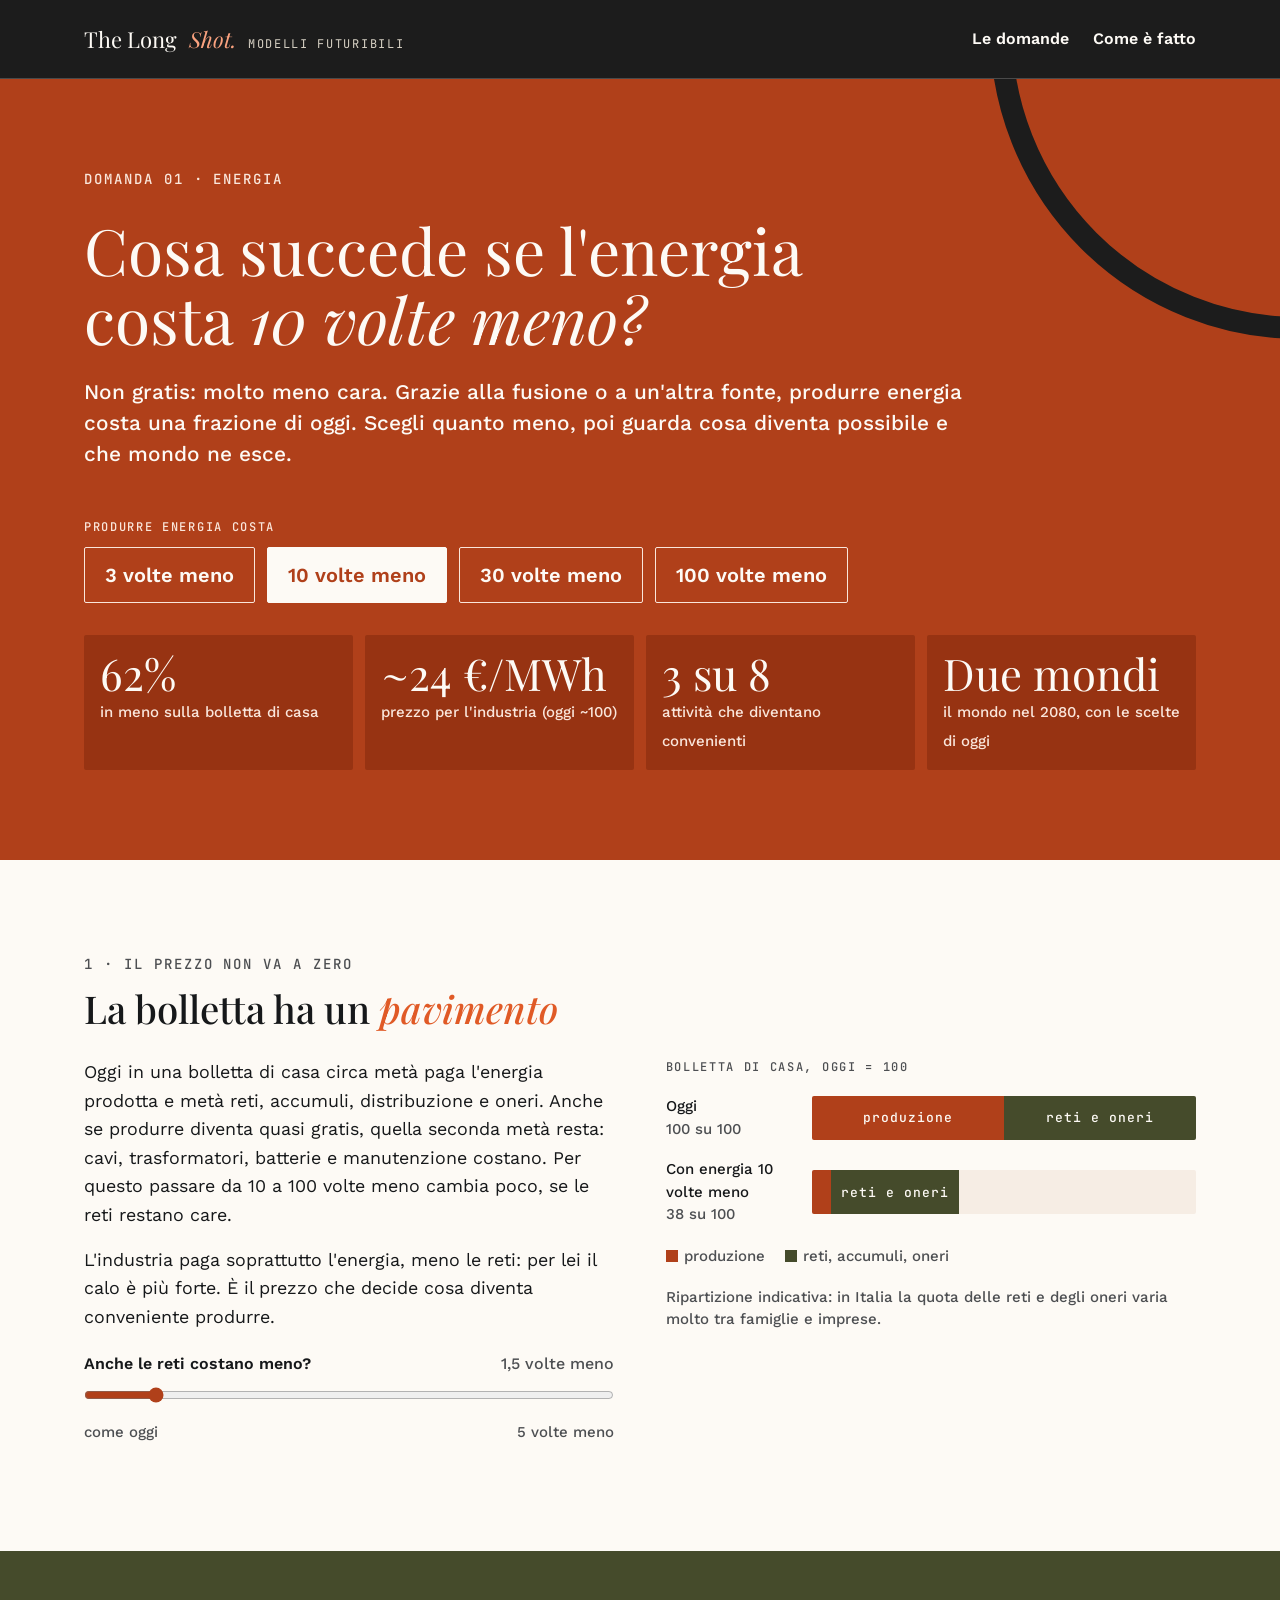
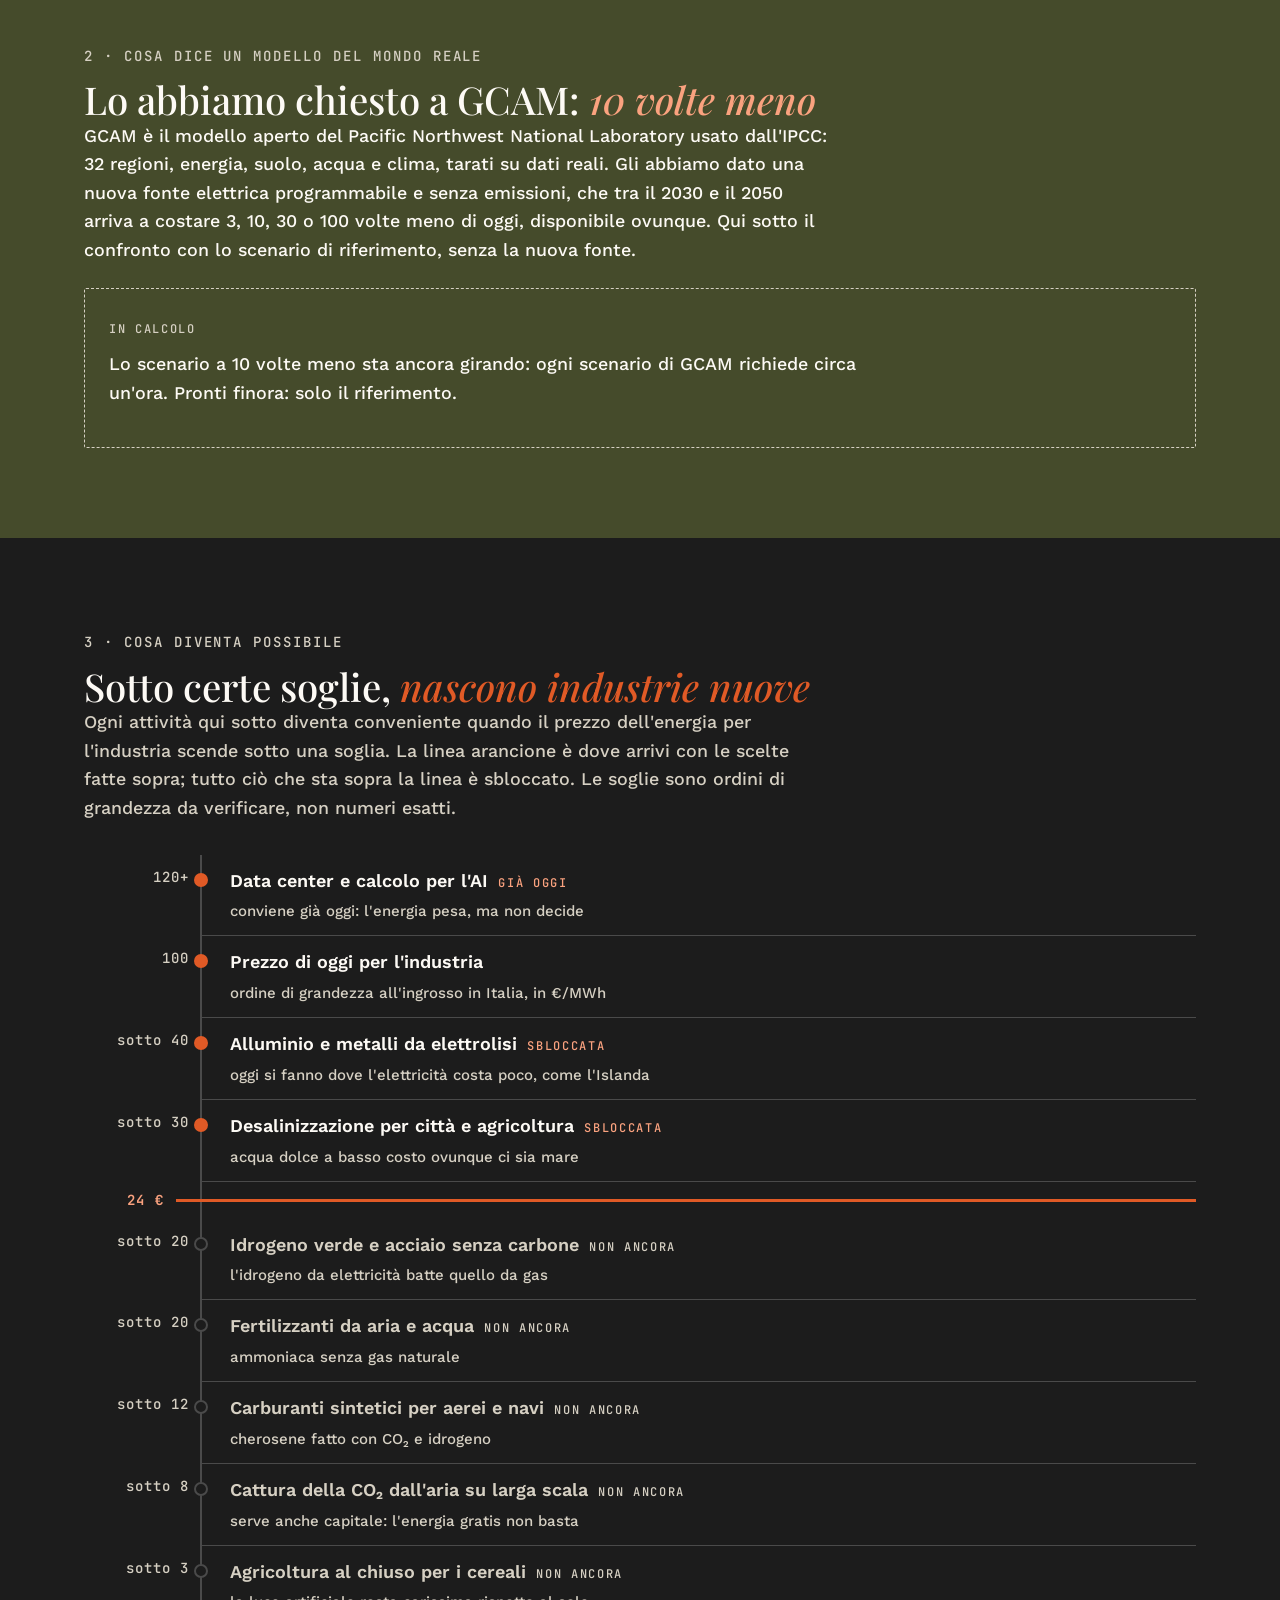
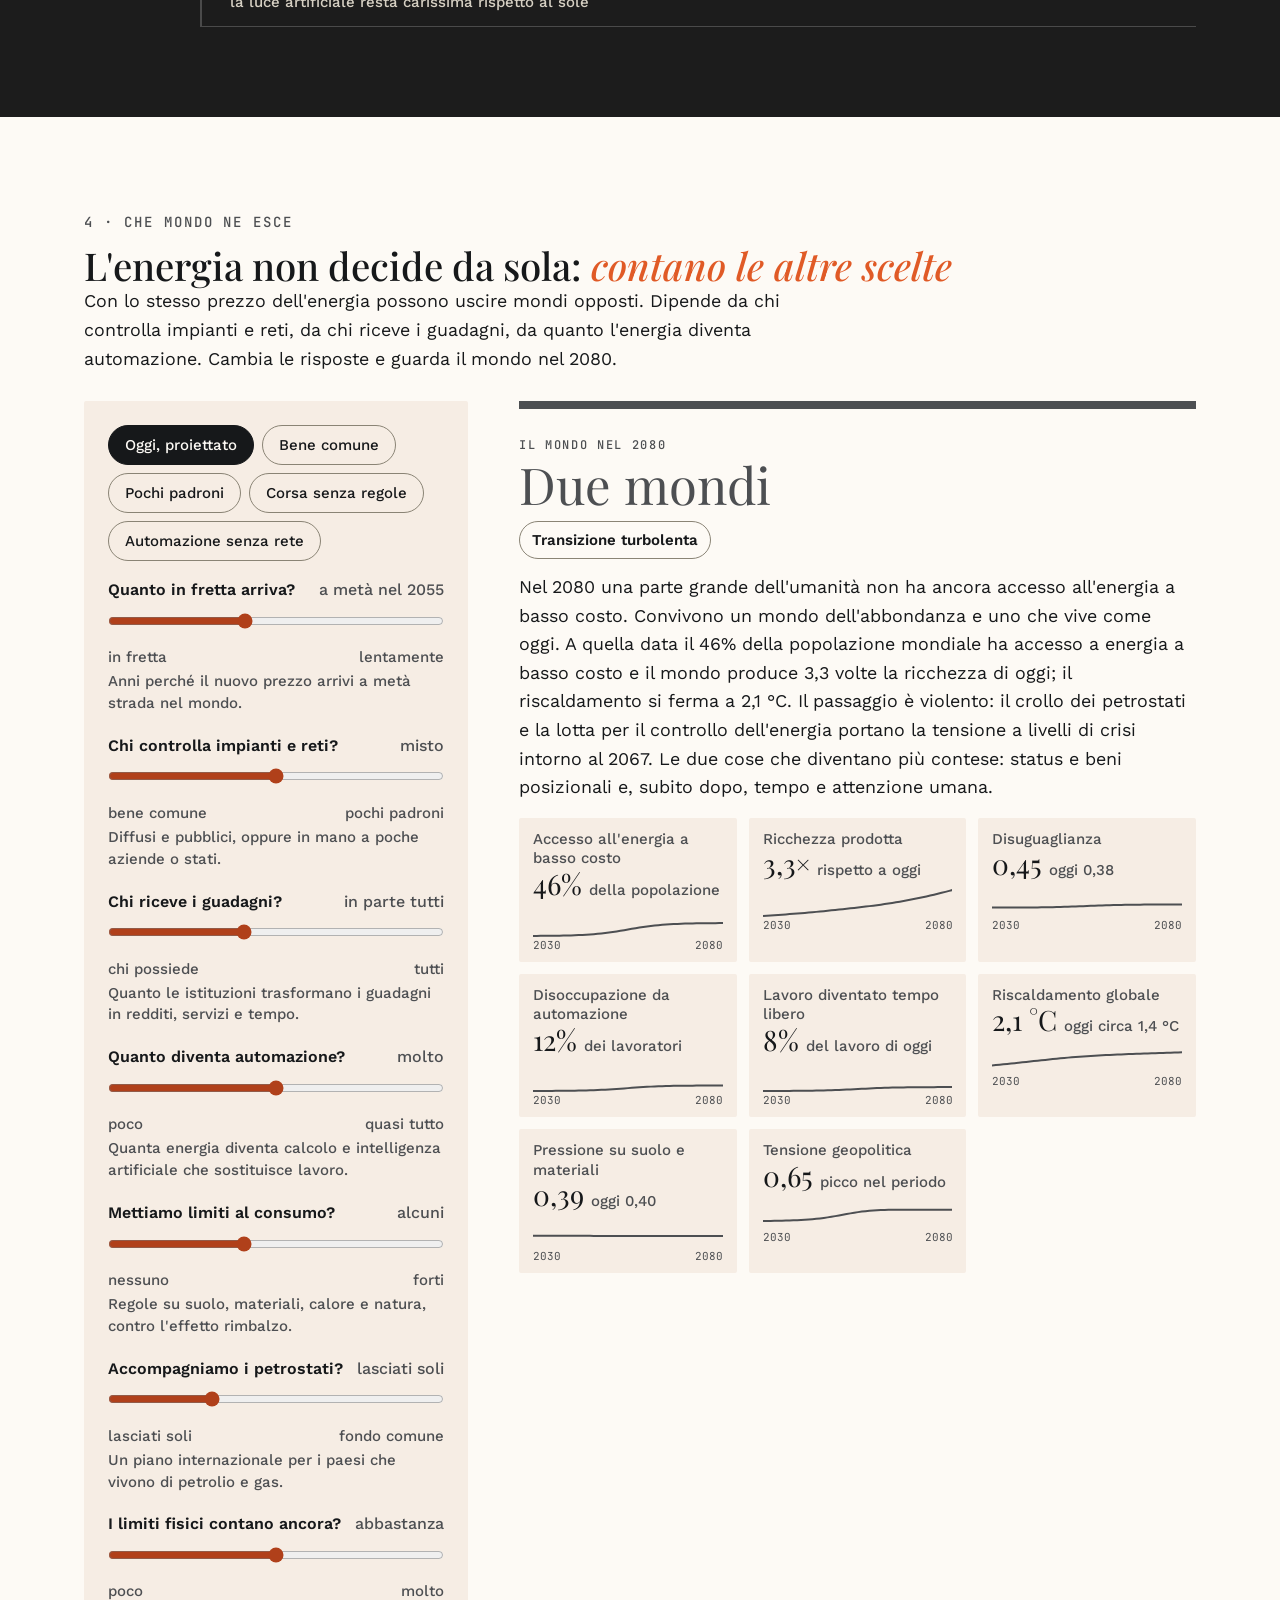
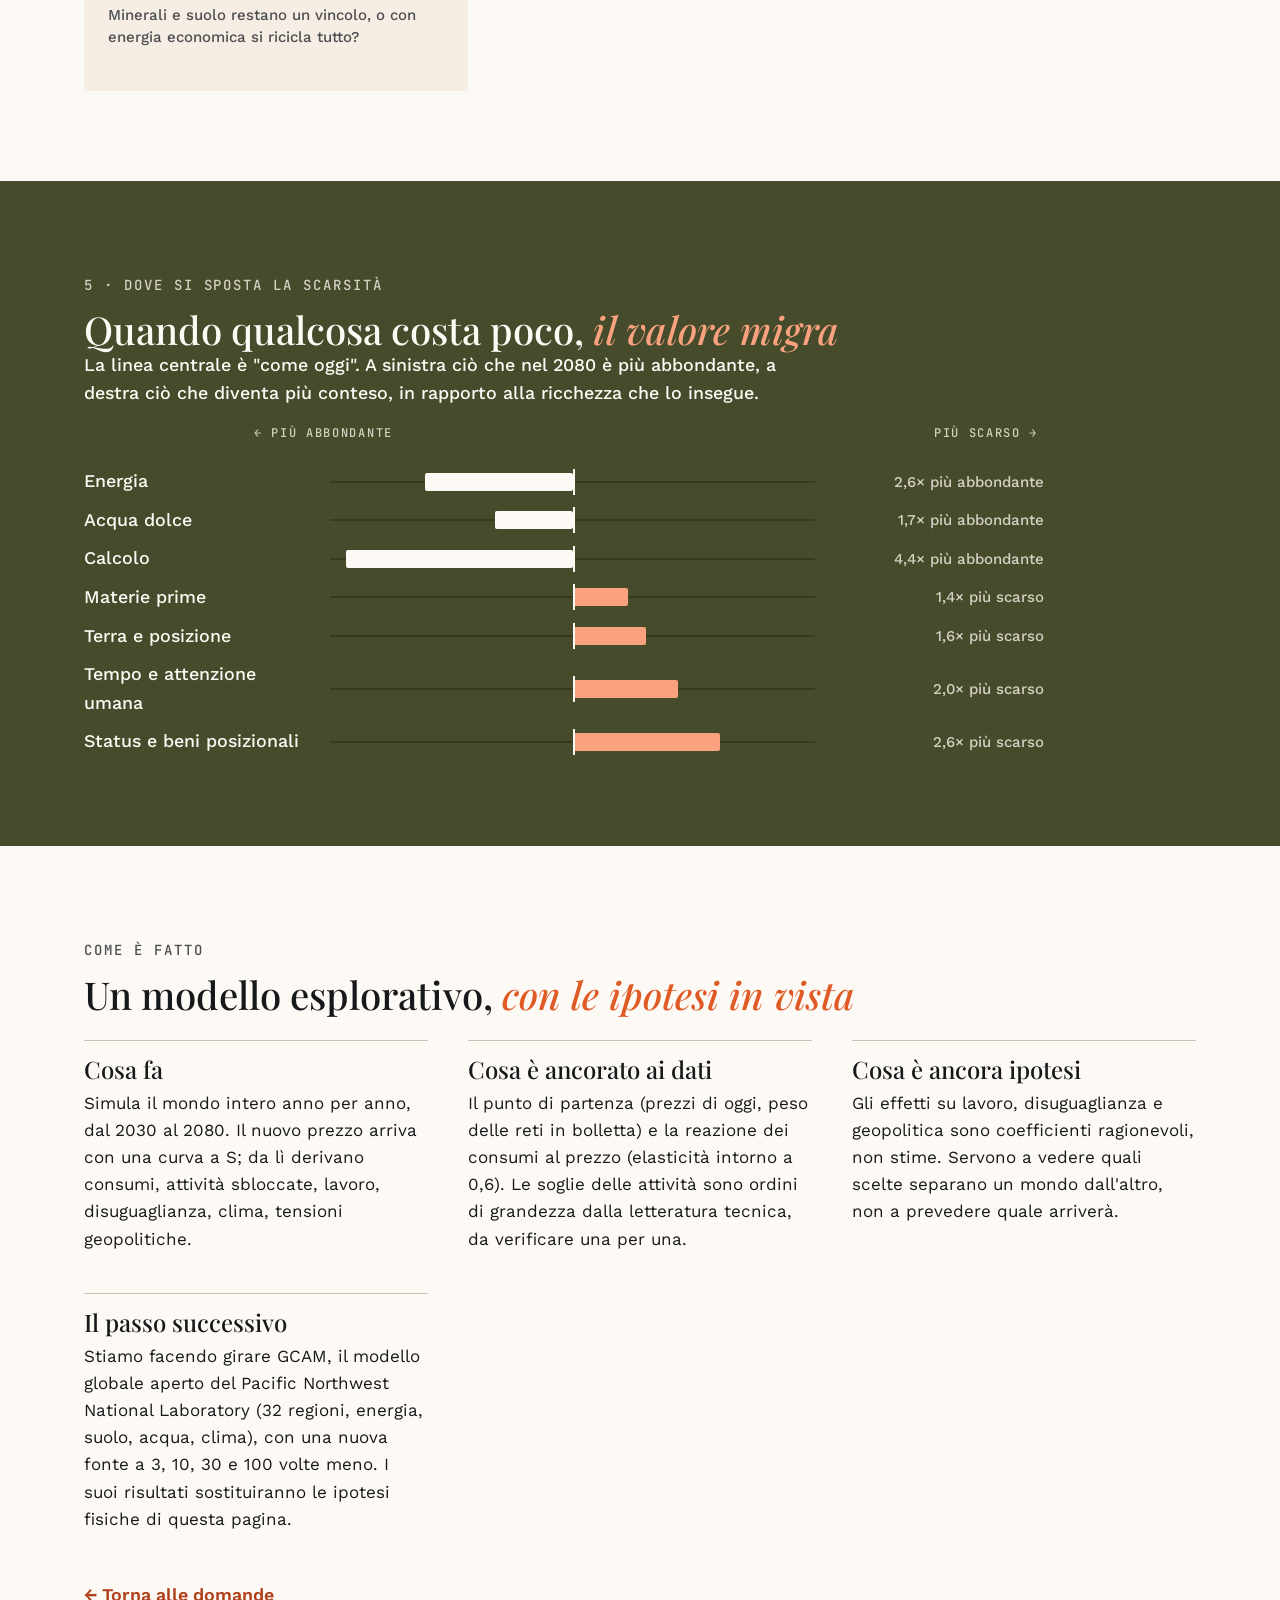
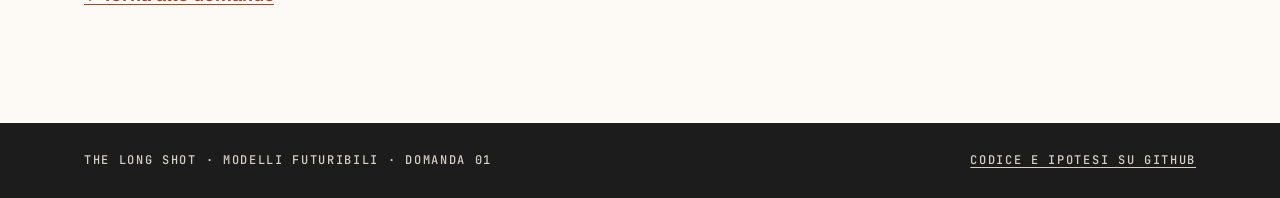
==== commit 41001fff: "Domanda 01: scenari GCAM, estrazione risultati e sezione 'Cosa dice un modello del mondo reale' Co-A" ====
--- a/energia/index.html
+++ b/energia/index.html
@@ -77,6 +77,24 @@
 .cols p{font-size:17px}
 .torna{display:inline-flex;align-items:center;min-height:44px;font-weight:600}
 
+
+.gnum{display:grid;grid-template-columns:repeat(auto-fit,minmax(min(100%,210px),1fr));gap:12px;margin-top:24px}
+.gnum div{background:var(--color-sfondo-rilievo);padding:16px;border-radius:var(--radius-1)}
+.gnum b{display:block;font-family:var(--font-display);font-weight:400;font-size:clamp(30px,1.6vw + 20px,42px);line-height:1.05;color:var(--color-carta)}
+.gnum span{font-size:15px;font-weight:500;color:var(--color-sabbia);display:block;line-height:1.4}
+.gfig{position:relative;height:340px;margin-top:28px}.gfig svg{position:absolute;inset:0;width:100%;height:100%}
+.gleg{display:flex;flex-wrap:wrap;gap:6px 18px;margin-top:10px;font-size:15px;font-weight:500;color:var(--color-sabbia)}
+.gleg i{display:inline-block;width:12px;height:12px;margin-right:6px;vertical-align:-1px}
+.gtab{width:100%;border-collapse:collapse;margin-top:28px;font-size:16px}
+.gtab th,.gtab td{padding:10px 8px;border-bottom:1px solid var(--color-oliva-rilievo);text-align:right;font-weight:500}
+.gtab th:first-child,.gtab td:first-child{text-align:left}
+.gtab th{font:500 12px/1.3 var(--font-mono);letter-spacing:.12em;text-transform:uppercase;color:var(--color-sabbia)}
+.gattesa{margin-top:24px;padding:24px;border:1px dashed var(--color-sabbia);border-radius:var(--radius-1)}
+.glettura{display:grid;grid-template-columns:repeat(auto-fit,minmax(min(100%,300px),1fr));gap:20px 36px;margin-top:28px}
+.glettura p{font-size:17px}
+.glettura b{display:block;font-family:var(--font-display);font-weight:500;font-size:24px;line-height:1.2;margin-bottom:6px;color:var(--color-carta)}
+@media(max-width:600px){.gtab{font-size:14px}.gtab th,.gtab td{padding:8px 4px}.gfig{height:260px}}
+
 @media(max-width:900px){.due,.lab{grid-template-columns:minmax(0,1fr)}}
 @media(max-width:600px){.srow,.sasse{grid-template-columns:8em minmax(0,1fr) 6.5em}.srow{font-size:15px}.srow .lab2{font-size:13px}.scala{margin-left:5em}.gradino .eur{left:-5em;width:4.4em;font-size:12px}.qui{margin-left:-5em}.qui span{width:4.4em;font-size:12px}}
 @media(prefers-reduced-motion:reduce){.barra i,.strack .bar{transition:none}}
@@ -85,8 +103,8 @@
 <body>
 <header class="testata" data-theme="notte">
  <div class="wrap">
-  <a class="marchio" href="../">The Long <em>Shot.</em> <small>Modelli futuribili</small></a>
-  <nav aria-label="Principale"><a href="../">Le domande</a><a href="#come">Come è fatto</a></nav>
+  <a class="marchio" href="../index.html">The Long <em>Shot.</em> <small>Modelli futuribili</small></a>
+  <nav aria-label="Principale"><a href="../index.html">Le domande</a><a href="#come">Come è fatto</a></nav>
  </div>
 </header>
 
@@ -124,9 +142,19 @@
  </div>
 </section>
 
+
+<section class="band" data-theme="oliva" id="gcam">
+ <div class="wrap">
+  <span class="etichetta-grande">2 · Cosa dice un modello del mondo reale</span>
+  <h2 class="titolo" style="margin-top:8px">Lo abbiamo chiesto a GCAM: <em id="gtit">10 volte meno</em></h2>
+  <p>GCAM è il modello aperto del Pacific Northwest National Laboratory usato dall'IPCC: 32 regioni, energia, suolo, acqua e clima, tarati su dati reali. Gli abbiamo dato una nuova fonte elettrica programmabile e senza emissioni, che tra il 2030 e il 2050 arriva a costare 3, 10, 30 o 100 volte meno di oggi, disponibile ovunque. Qui sotto il confronto con lo scenario di riferimento, senza la nuova fonte.</p>
+  <div id="gcorpo"></div>
+ </div>
+</section>
+
 <section class="band" data-theme="notte">
  <div class="wrap">
-  <span class="etichetta-grande">2 · Cosa diventa possibile</span>
+  <span class="etichetta-grande">3 · Cosa diventa possibile</span>
   <h2 class="titolo" style="margin-top:8px">Sotto certe soglie, <em>nascono industrie nuove</em></h2>
   <p class="secondario">Ogni attività qui sotto diventa conveniente quando il prezzo dell'energia per l'industria scende sotto una soglia. La linea arancione è dove arrivi con le scelte fatte sopra; tutto ciò che sta sopra la linea è sbloccato. Le soglie sono ordini di grandezza da verificare, non numeri esatti.</p>
   <div class="scala" id="scala"></div>
@@ -135,7 +163,7 @@
 
 <section class="band" data-theme="carta">
  <div class="wrap">
-  <span class="etichetta-grande">3 · Che mondo ne esce</span>
+  <span class="etichetta-grande">4 · Che mondo ne esce</span>
   <h2 class="titolo" style="margin-top:8px">L'energia non decide da sola: <em>contano le altre scelte</em></h2>
   <p>Con lo stesso prezzo dell'energia possono uscire mondi opposti. Dipende da chi controlla impianti e reti, da chi riceve i guadagni, da quanto l'energia diventa automazione. Cambia le risposte e guarda il mondo nel 2080.</p>
   <div class="lab">
@@ -153,7 +181,7 @@
 
 <section class="band" data-theme="oliva">
  <div class="wrap">
-  <span class="etichetta-grande">4 · Dove si sposta la scarsità</span>
+  <span class="etichetta-grande">5 · Dove si sposta la scarsità</span>
   <h2 class="titolo" style="margin-top:8px">Quando qualcosa costa poco, <em>il valore migra</em></h2>
   <p>La linea centrale è "come oggi". A sinistra ciò che nel 2080 è più abbondante, a destra ciò che diventa più conteso, in rapporto alla ricchezza che lo insegue.</p>
   <div class="sasse etichetta"><span></span><div><span>← più abbondante</span><span>più scarso →</span></div><span></span></div>
@@ -171,7 +199,7 @@
    <div><b>Cosa è ancora ipotesi</b><p>Gli effetti su lavoro, disuguaglianza e geopolitica sono coefficienti ragionevoli, non stime. Servono a vedere quali scelte separano un mondo dall'altro, non a prevedere quale arriverà.</p></div>
    <div><b>Il passo successivo</b><p>Stiamo facendo girare GCAM, il modello globale aperto del Pacific Northwest National Laboratory (32 regioni, energia, suolo, acqua, clima), con una nuova fonte a 3, 10, 30 e 100 volte meno. I suoi risultati sostituiranno le ipotesi fisiche di questa pagina.</p></div>
   </div>
-  <p style="margin-top:24px"><a class="torna" href="../">← Torna alle domande</a></p>
+  <p style="margin-top:24px"><a class="torna" href="../index.html">← Torna alle domande</a></p>
  </div>
 </section>
 </main>
@@ -184,6 +212,7 @@
 </footer>
 
 <script src="modello.js"></script>
+<script src="gcam-dati.js"></script>
 <script>
 {
 const P=Object.assign({},DEFAULT);
@@ -268,6 +297,7 @@
  document.getElementById('mstoria').textContent=`${a[1]?a[2]:''} A quella data il ${Math.round(m.fin.acc*100)}% della popolazione mondiale ha accesso a energia a basso costo e il mondo produce ${it(m.k.pil[50],1)} volte la ricchezza di oggi; il riscaldamento si ferma a ${it(m.fin.warm,1)} °C. ${v[1]}${m.viaggio==='turbolento'?pk+'.':''} Le due cose che diventano più contese: ${top[0]} e, subito dopo, ${top[1]}.`;
  document.getElementById('tiles').innerHTML=TI.map(([k,n,fm,sub])=>{const s=m.k[k];const val=k==='tensione'?Math.max(...s):s[50];return `<div class="tile"><div class="n">${n}</div><div class="v">${esc(fm(val))} <small>${sub}</small></div><div class="fig"><svg data-k="${k}" aria-hidden="true"></svg></div></div>`}).join('');
  drawTiles();
+ renderGcam();
  // scarsità
  const R=2.2;
  document.getElementById('sc').innerHTML=m.scarsita.map(([n,val])=>{const lg=Math.max(-1,Math.min(1,Math.log(val)/Math.log(R*R)));const up=lg>0;const left=up?50:50+lg*50,w=Math.abs(lg)*50;
@@ -278,6 +308,62 @@
  document.querySelectorAll('#tiles svg').forEach(s=>{const k=s.dataset.k,ti=TI.find(t=>t[0]===k),d=last.k[k],W=s.clientWidth,H=s.clientHeight;if(!W)return;
   const lo=ti[4]??Math.min(...d),hi=ti[5]??Math.max(...d)*1.05,X=i=>i/(d.length-1)*W,Yv=v=>H-14-(v-lo)/((hi-lo)||1)*(H-18);
   s.innerHTML=`<polyline points="${d.map((v,i)=>X(i)+','+Yv(v)).join(' ')}" fill="none" stroke="${c}" stroke-width="2"/><text x="0" y="${H-1}" font-size="11" font-family="JetBrains Mono" fill="#4d4f52">2030</text><text x="${W}" y="${H-1}" font-size="11" font-family="JetBrains Mono" fill="#4d4f52" text-anchor="end">2080</text>`;})}
+
+// ---- Risultati GCAM ----
+const COL={'Nuova fonte e nucleare':'#e05a26','Solare':'#faa27f','Eolico':'#d6d0c3','Idroelettrico':'#8a8475','Geotermico':'#fae6db','Biomasse':'#c9c3b5','Gas':'#4d4f52','Petrolio':'#973312','Carbone':'#1c1c1c'};
+const ORD=['Nuova fonte e nucleare','Solare','Eolico','Idroelettrico','Geotermico','Biomasse','Gas','Petrolio','Carbone'];
+const pc=(a,b)=>{const v=(a/b-1)*100;return (v>0?'+':'')+Math.round(v)+'%'};
+let gS=null;
+function renderGcam(){
+ const f=String(P.riduzione),el=document.getElementById('gcorpo');
+ document.getElementById('gtit').textContent=P.riduzione+' volte meno';
+ if(typeof GCAM==='undefined'||!GCAM.scenari['1']){el.innerHTML='<div class="gattesa"><p>Risultati non disponibili.</p></div>';return}
+ const S=GCAM.scenari[f],B=GCAM.scenari['1'],A=GCAM.anni,i50=A.indexOf(2050),i00=A.indexOf(2100);
+ if(!S){gS=null;el.innerHTML=`<div class="gattesa"><span class="etichetta">In calcolo</span><p style="margin-top:8px">Lo scenario a ${P.riduzione} volte meno sta ancora girando: ogni scenario di GCAM richiede circa un'ora. Pronti finora: ${Object.keys(GCAM.scenari).filter(k=>k!=='1').map(k=>k+' volte meno').join(', ')||'solo il riferimento'}.</p></div>`;return}
+ gS=S;
+ const tot=(X,i)=>Object.values(X.generazione).reduce((a,s)=>a+s[i],0);
+ const quota=(X,i)=>X.generazione['Nuova fonte e nucleare'][i]/tot(X,i);
+ const nums=[
+  [Math.round(quota(S,i50)*100)+'%',`dell'elettricità mondiale dalla nuova fonte nel 2050 (riferimento: ${Math.round(quota(B,i50)*100)}% di nucleare)`],
+  [pc(S.costoIngrosso[i50],B.costoIngrosso[i50]),'costo dell\'elettricità all\'ingrosso nel 2050, rispetto al riferimento'],
+  [pc(S.costoCasa[i50],B.costoCasa[i50]),'costo dell\'elettricità consegnata alle case nel 2050: il pavimento delle reti'],
+  [pc(tot(S,i00),tot(B,i00)),'elettricità prodotta nel 2100: l\'effetto rimbalzo'],
+  [it(S.co2[i00],0)+' Gt',`CO₂ nel 2100 (riferimento ${it(B.co2[i00],0)} Gt)`],
+  ['+'+it(S.temperatura[i00],1)+' °C',`riscaldamento nel 2100 (riferimento +${it(B.temperatura[i00],1)} °C)`],
+  [pc(S.petrolio[i50],B.petrolio[i50]),'petrolio estratto nel mondo nel 2050'],
+  [pc(S.idrogeno[i00]+0.01,B.idrogeno[i00]+0.01),'idrogeno prodotto nel 2100']];
+ const righe=Object.entries(GCAM.regioni).filter(([k])=>S.regioni[k]&&B.regioni[k]).map(([k,n])=>{const s=S.regioni[k],b=B.regioni[k];
+  const pet=b.petrolio&&b.petrolio[i50]?pc(s.petrolio[i50],b.petrolio[i50]):'–';
+  return `<tr><td>${esc(n)}</td><td>${pc(s.ingrosso[i50],b.ingrosso[i50])}</td><td>${pc(s.casa[i50],b.casa[i50])}</td><td>${pc(s.co2[i50],b.co2[i50])}</td><td>${pet}</td></tr>`}).join('');
+ const dq=quota(S,i50)-quota(B,i50),dIn=S.costoIngrosso[i50]/B.costoIngrosso[i50]-1,dCa=S.costoCasa[i50]/B.costoCasa[i50]-1,dPe=S.petrolio[i50]/B.petrolio[i50]-1,dT=S.temperatura[i00]-B.temperatura[i00];
+ el.innerHTML=`<div class="gnum">${nums.map(([a,b])=>`<div><b>${esc(a)}</b><span>${esc(b)}</span></div>`).join('')}</div>
+ <h3 class="titolo-piccolo" style="margin-top:36px">Da dove viene l'elettricità del mondo</h3>
+ <p class="secondario piccolo">Produzione per fonte, in exajoule. La linea tratteggiata è il totale dello scenario di riferimento.</p>
+ <div class="gfig"><svg id="gsvg" role="img" aria-label="Produzione mondiale di elettricità per fonte, 2025-2100"></svg></div>
+ <div class="gleg">${ORD.filter(k=>S.generazione[k]).map(k=>`<span><i style="background:${COL[k]};outline:1px solid #8a8475"></i>${k}</span>`).join('')}</div>
+ <div class="glettura">
+  <div><b>Quanto conta davvero</b><p>${dq>0.05?`La nuova fonte prende ${Math.round(dq*100)} punti di elettricità in più del nucleare di oggi entro il 2050, ma la sostituzione richiede decenni: le centrali esistenti restano in funzione finché conviene.`:`Anche a questo prezzo la nuova fonte cresce poco entro il 2050: la sostituzione delle centrali esistenti è lenta.`}</p></div>
+  <div><b>Il pavimento esiste</b><p>Nel 2050 il costo all'ingrosso cambia del ${Math.round(dIn*100)}%, quello per le case del ${Math.round(dCa*100)}%. ${Math.abs(dCa)<Math.abs(dIn)?'Reti e distribuzione attenuano il beneficio: la bolletta scende meno del prezzo di produzione.':'Qui il beneficio arriva quasi tutto anche alle case.'}</p></div>
+  <div><b>Clima e petrolio</b><p>Il riscaldamento nel 2100 cambia di ${dT<0?'':'+'}${it(dT,2)} °C rispetto al riferimento e l'estrazione di petrolio nel 2050 del ${Math.round(dPe*100)}%. ${Math.abs(dT)<0.3?'La nuova fonte sostituisce soprattutto elettricità: trasporti, industria e suolo continuano a emettere.':'Un taglio netto, che arriva però dopo decenni.'}</p></div>
+ </div>
+ <h3 class="titolo-piccolo" style="margin-top:36px">Regione per regione, nel 2050</h3>
+ <div style="overflow-x:auto"><table class="gtab"><thead><tr><th>Regione</th><th>Costo all'ingrosso</th><th>Costo per le case</th><th>CO₂</th><th>Petrolio estratto</th></tr></thead><tbody>${righe}</tbody></table></div>
+ <p class="piccolo secondario" style="margin-top:12px">Variazioni rispetto allo scenario di riferimento di GCAM 8 (SSP2, nessuna politica climatica aggiuntiva). La nuova fonte è rappresentata dalla tecnologia nucleare "large reactor" con costi ridotti: un segnaposto per la fusione.</p>`;
+ drawG();
+}
+function drawG(){const s=document.getElementById('gsvg');if(!s||!gS)return;const W=s.clientWidth,H=s.clientHeight;if(!W)return;
+ const A=GCAM.anni,B=GCAM.scenari['1'],n=A.length,pl=W<520?30:44,pr=8,pt=10,pb=24,iw=W-pl-pr,ih=H-pt-pb;
+ const tot=i=>ORD.reduce((a,k)=>a+((gS.generazione[k]||[])[i]||0),0),totB=i=>Object.values(B.generazione).reduce((a,x)=>a+x[i],0);
+ const mx=Math.max(...A.map((_,i)=>Math.max(tot(i),totB(i))))*1.05;const X=i=>pl+i/(n-1)*iw,Y=v=>pt+ih-v/mx*ih;
+ let base=A.map(()=>0),h='';
+ for(const k of ORD){const d=gS.generazione[k];if(!d)continue;const top=base.map((b,i)=>b+d[i]);
+  h+=`<polygon fill="${COL[k]}" points="${top.map((v,i)=>X(i)+','+Y(v)).join(' ')} ${base.map((v,i)=>[X(i),Y(v)]).reverse().map(p=>p.join(',')).join(' ')}"/>`;base=top}
+ h+=`<polyline fill="none" stroke="#fdfaf5" stroke-width="2" stroke-dasharray="5 4" points="${A.map((_,i)=>X(i)+','+Y(totB(i))).join(' ')}"/>`;
+ const step=mx>400?200:mx>200?100:50;for(let v=0;v<mx;v+=step)h+=`<text x="${pl-6}" y="${Y(v)+4}" text-anchor="end" font-size="12" font-family="JetBrains Mono" fill="#d6d0c3">${v}</text>`;
+ [0,5,10,15].forEach(i=>h+=`<text x="${X(i)}" y="${H-4}" text-anchor="${i===0?'start':i===15?'end':'middle'}" font-size="12" font-family="JetBrains Mono" fill="#d6d0c3">${A[i]}</text>`);
+ s.innerHTML=h}
+const rg=new ResizeObserver(drawG);rg.observe(document.getElementById('gcorpo'));
+
 const ro=new ResizeObserver(drawTiles);ro.observe(document.getElementById('tiles'));
 sync();render();
 }
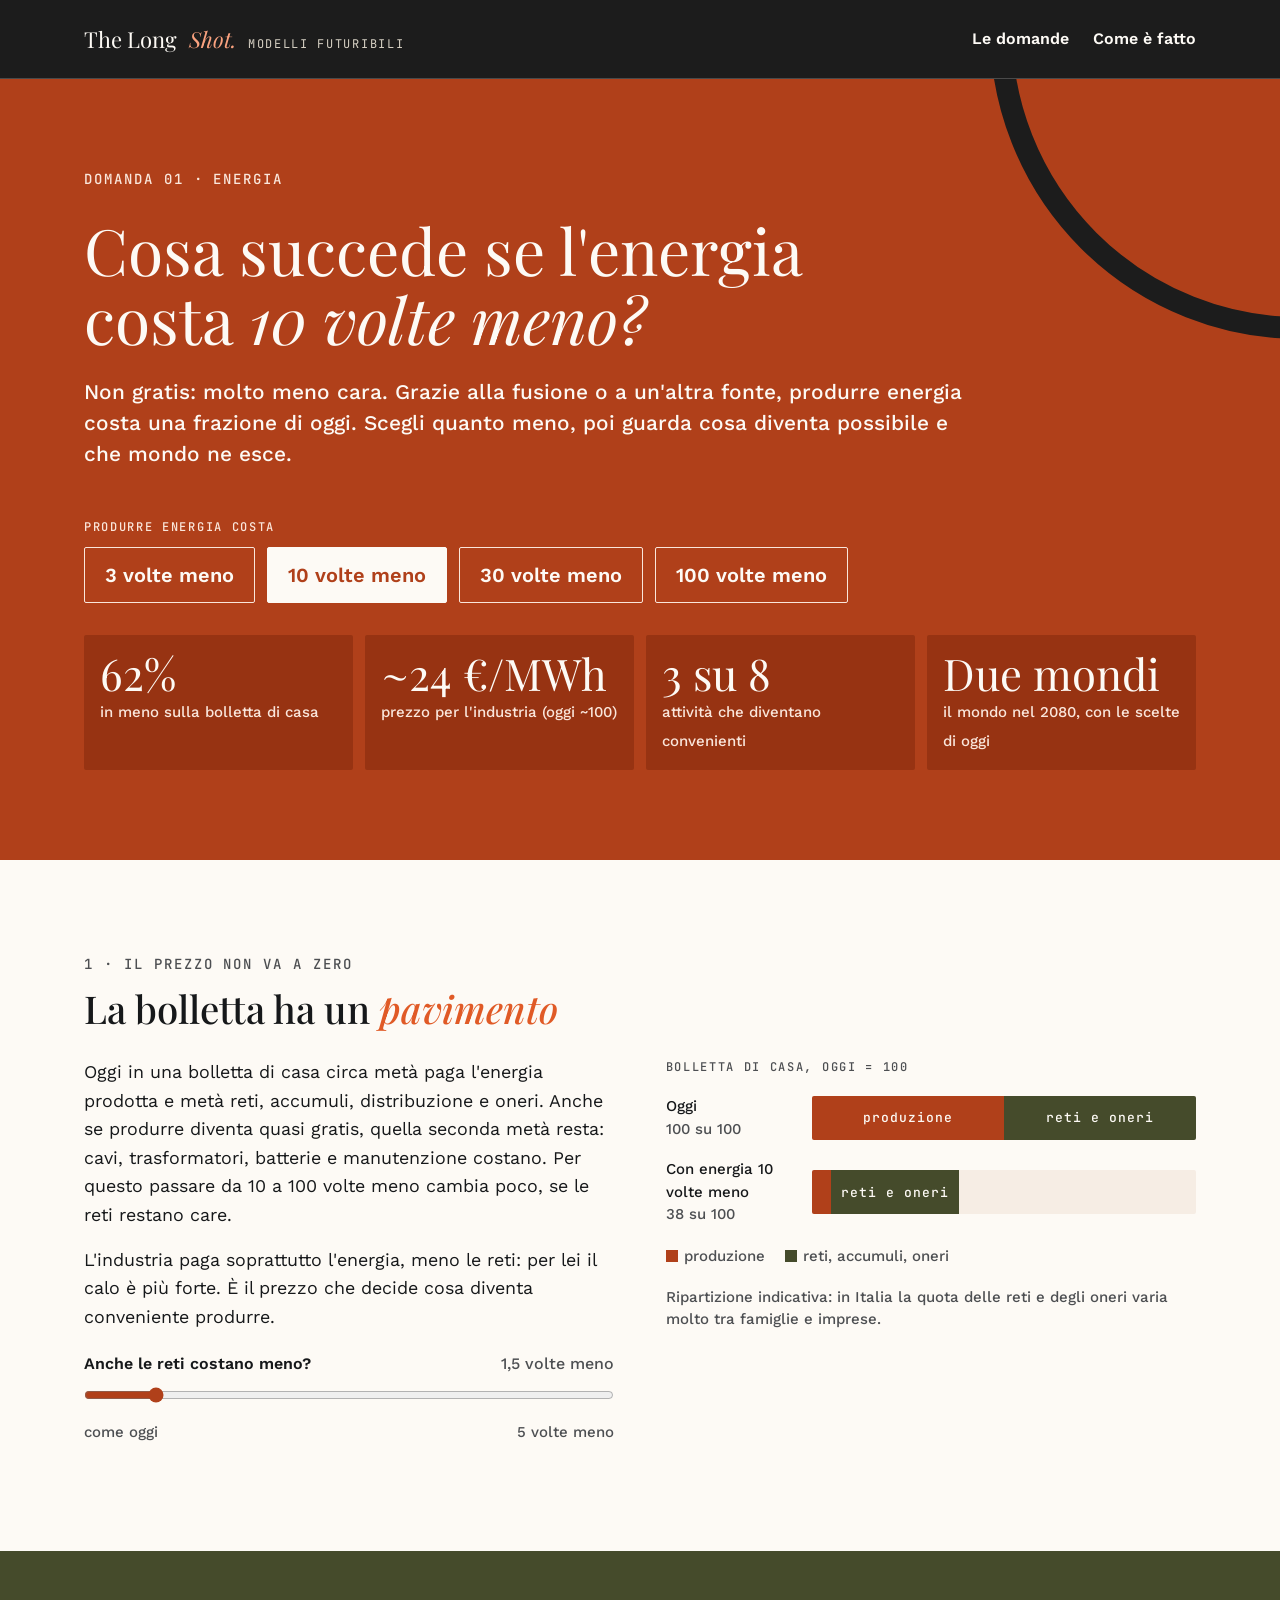
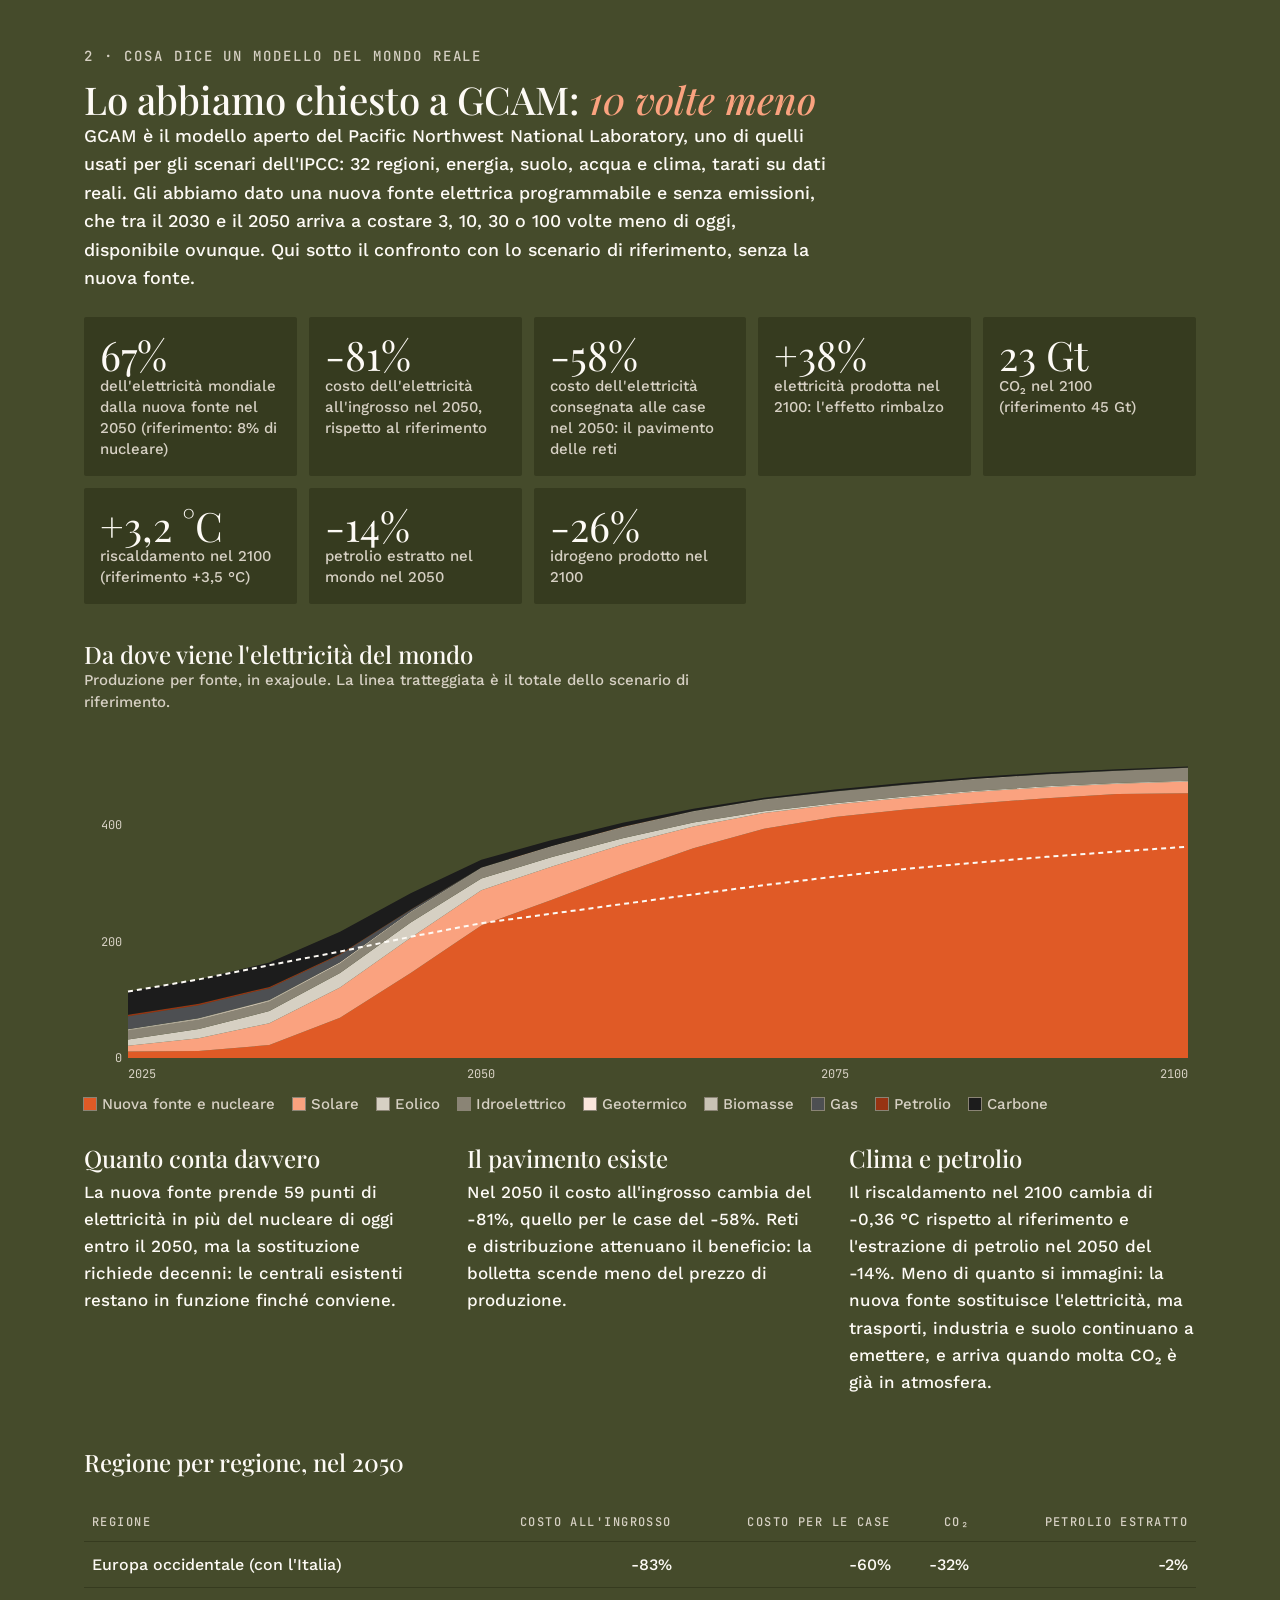
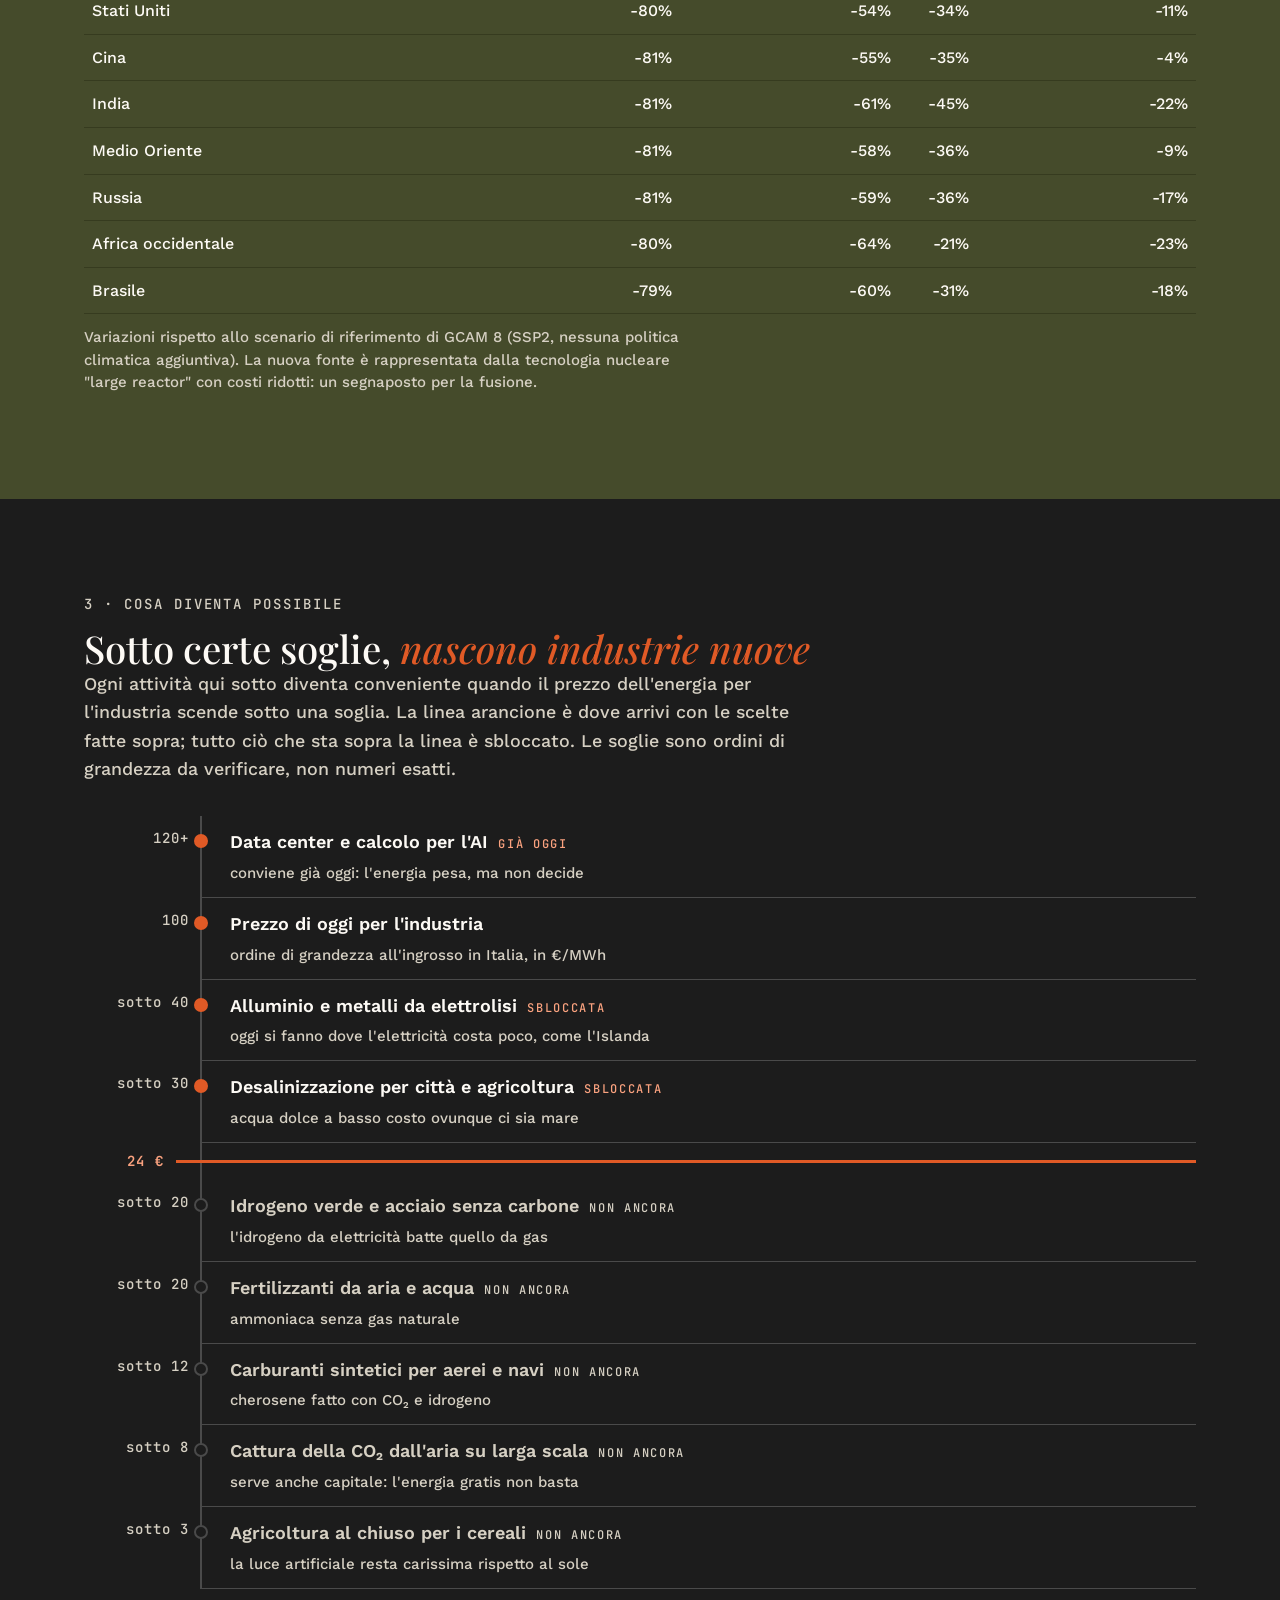
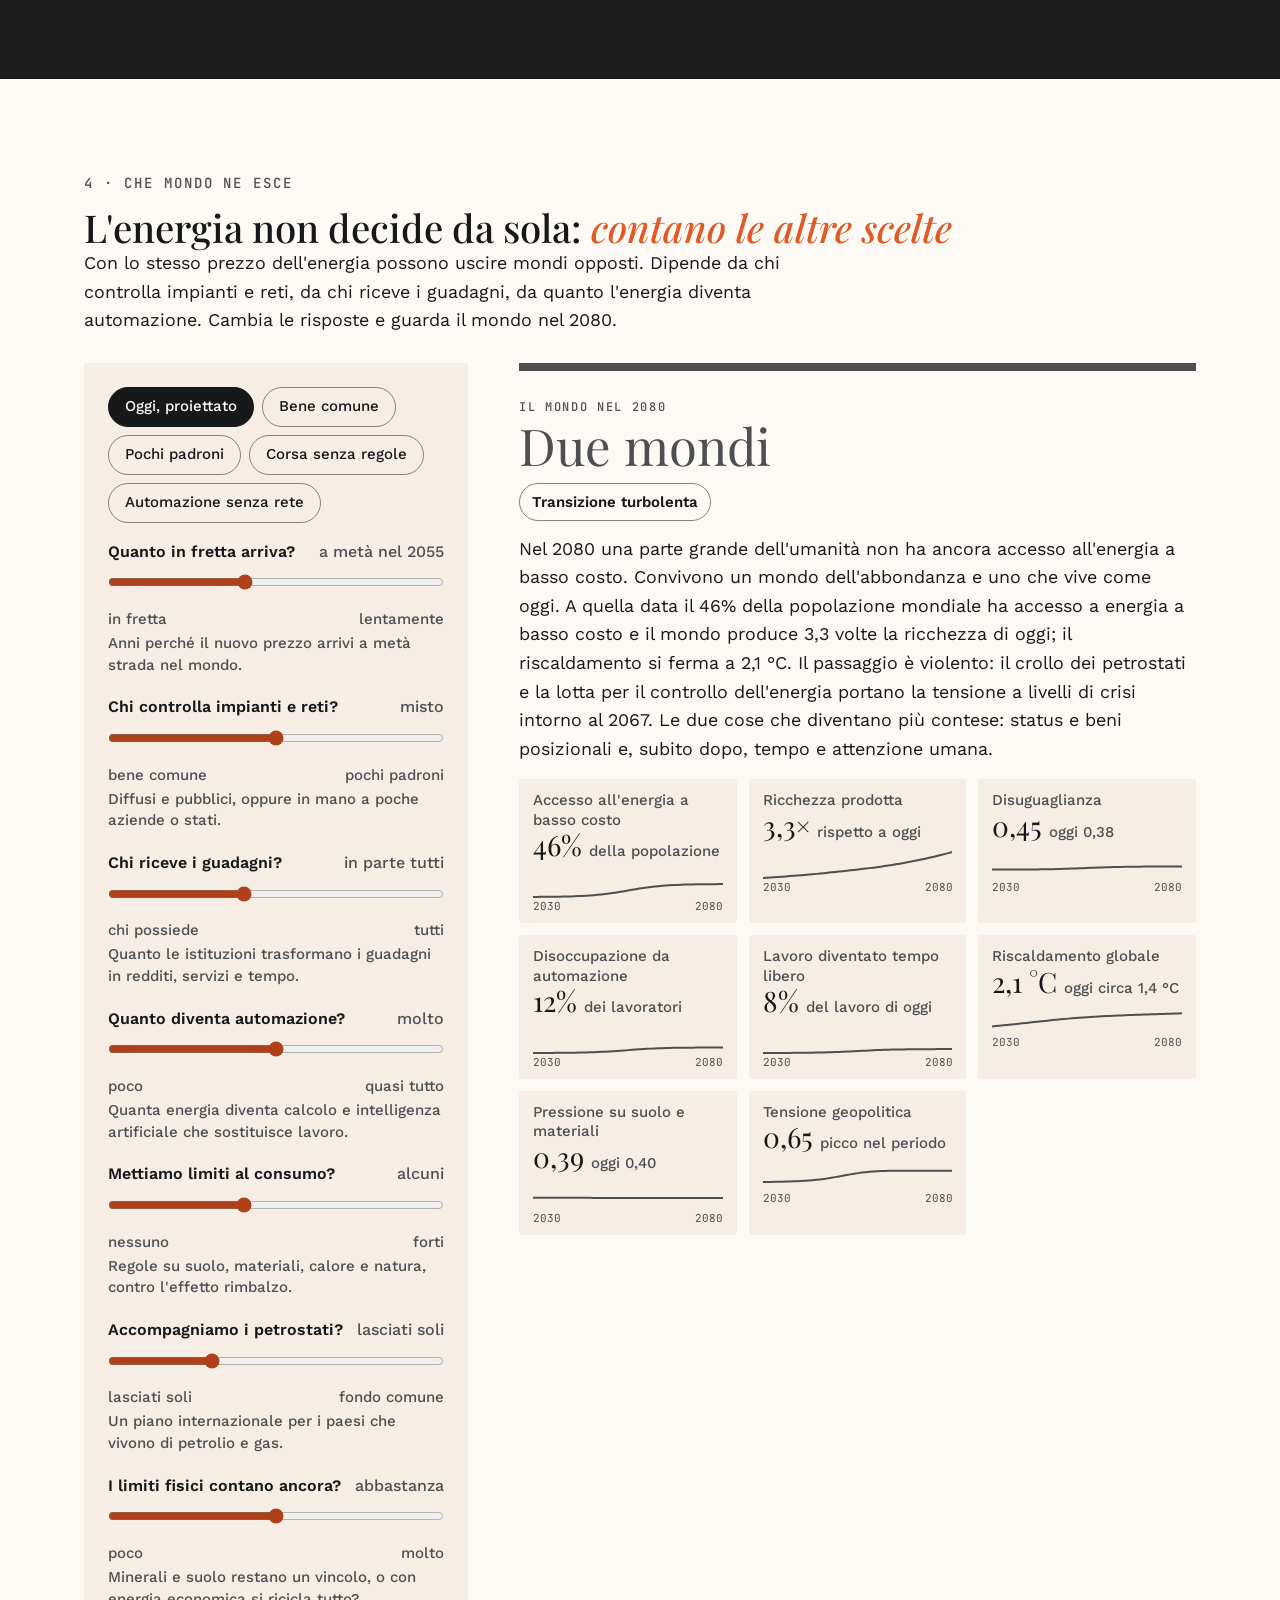
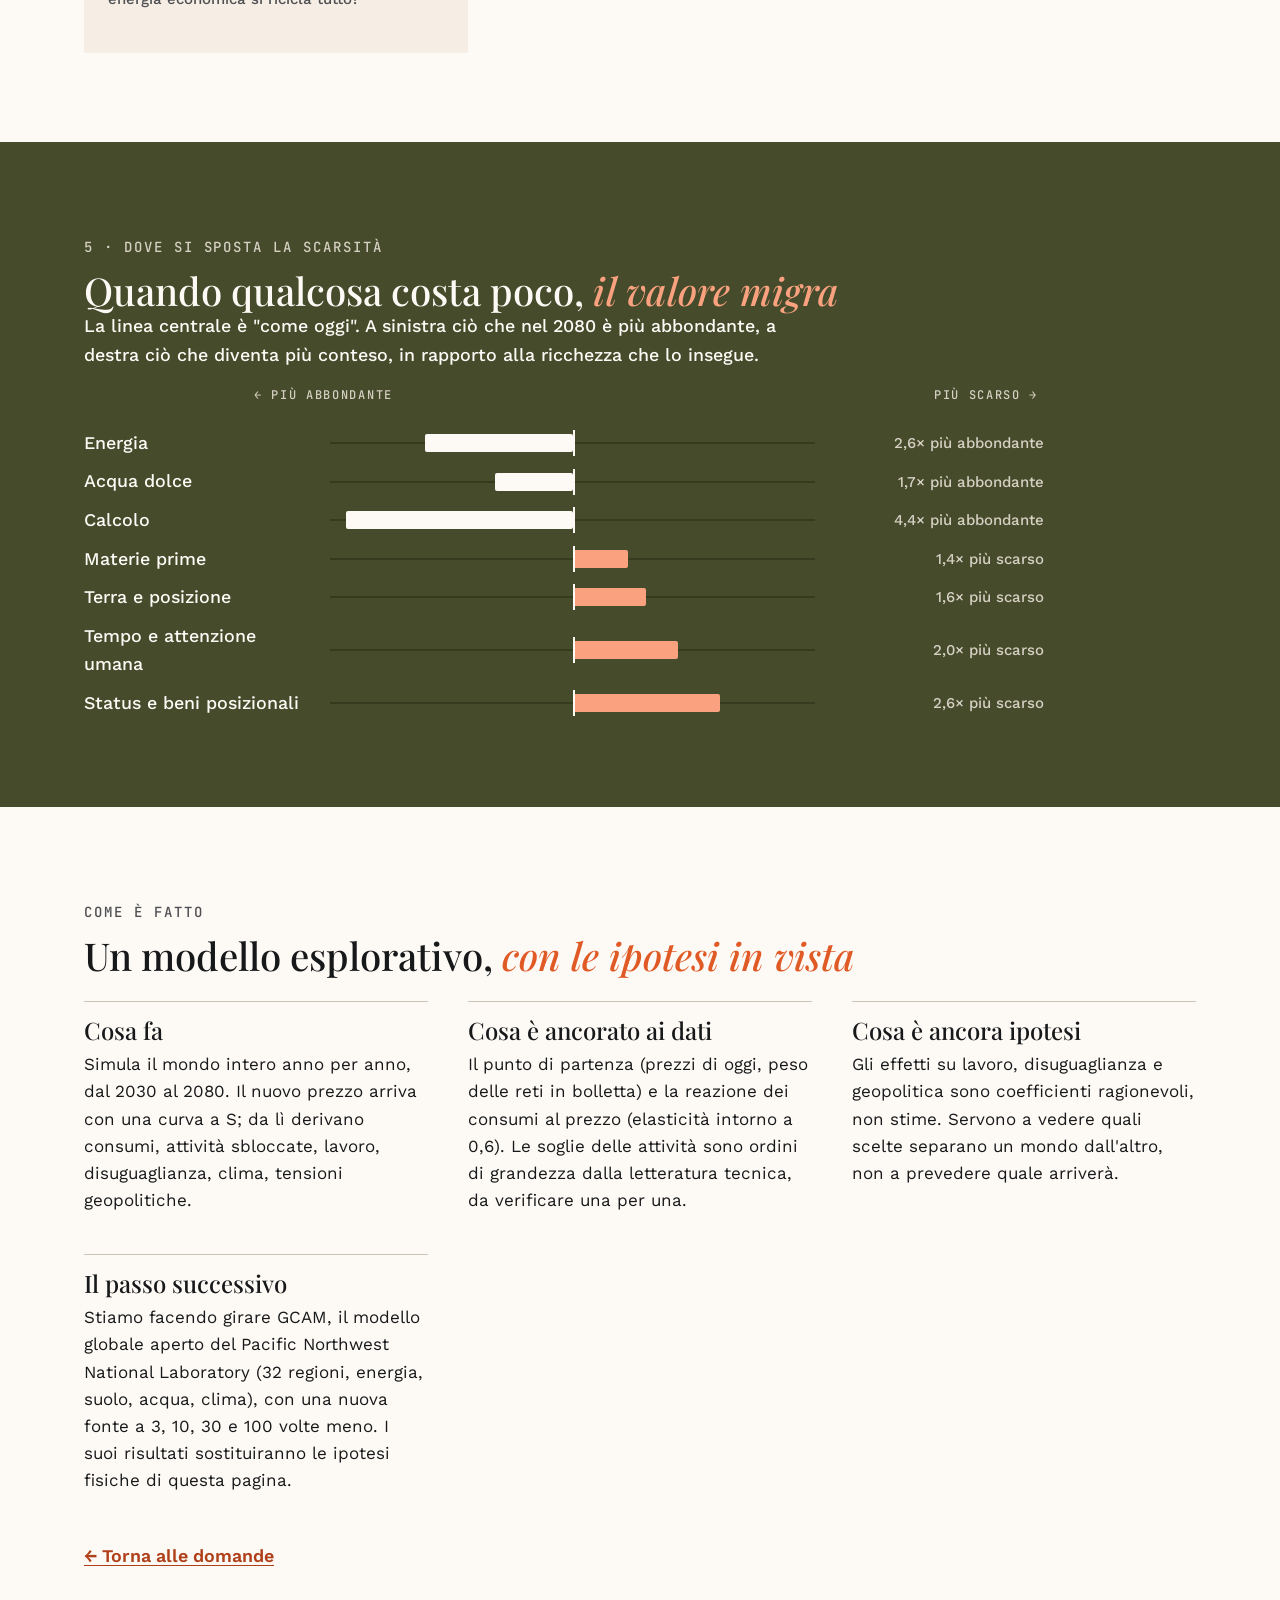
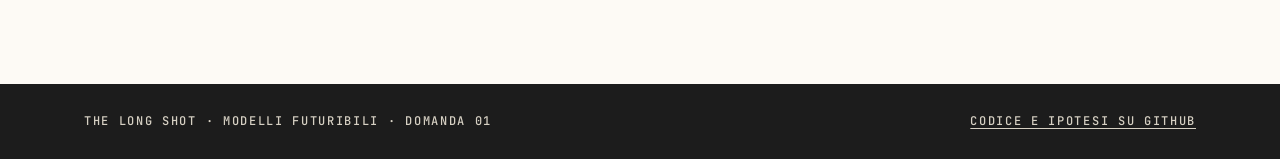
==== commit 26671f42: "Testi della sezione GCAM Co-Authored-By: Claude Opus 5.5 <noreply@anthropic.com> Claude-Session: htt" ====
--- a/energia/index.html
+++ b/energia/index.html
@@ -147,7 +147,7 @@
  <div class="wrap">
   <span class="etichetta-grande">2 · Cosa dice un modello del mondo reale</span>
   <h2 class="titolo" style="margin-top:8px">Lo abbiamo chiesto a GCAM: <em id="gtit">10 volte meno</em></h2>
-  <p>GCAM è il modello aperto del Pacific Northwest National Laboratory usato dall'IPCC: 32 regioni, energia, suolo, acqua e clima, tarati su dati reali. Gli abbiamo dato una nuova fonte elettrica programmabile e senza emissioni, che tra il 2030 e il 2050 arriva a costare 3, 10, 30 o 100 volte meno di oggi, disponibile ovunque. Qui sotto il confronto con lo scenario di riferimento, senza la nuova fonte.</p>
+  <p>GCAM è il modello aperto del Pacific Northwest National Laboratory, uno di quelli usati per gli scenari dell'IPCC: 32 regioni, energia, suolo, acqua e clima, tarati su dati reali. Gli abbiamo dato una nuova fonte elettrica programmabile e senza emissioni, che tra il 2030 e il 2050 arriva a costare 3, 10, 30 o 100 volte meno di oggi, disponibile ovunque. Qui sotto il confronto con lo scenario di riferimento, senza la nuova fonte.</p>
   <div id="gcorpo"></div>
  </div>
 </section>
@@ -344,7 +344,7 @@
  <div class="glettura">
   <div><b>Quanto conta davvero</b><p>${dq>0.05?`La nuova fonte prende ${Math.round(dq*100)} punti di elettricità in più del nucleare di oggi entro il 2050, ma la sostituzione richiede decenni: le centrali esistenti restano in funzione finché conviene.`:`Anche a questo prezzo la nuova fonte cresce poco entro il 2050: la sostituzione delle centrali esistenti è lenta.`}</p></div>
   <div><b>Il pavimento esiste</b><p>Nel 2050 il costo all'ingrosso cambia del ${Math.round(dIn*100)}%, quello per le case del ${Math.round(dCa*100)}%. ${Math.abs(dCa)<Math.abs(dIn)?'Reti e distribuzione attenuano il beneficio: la bolletta scende meno del prezzo di produzione.':'Qui il beneficio arriva quasi tutto anche alle case.'}</p></div>
-  <div><b>Clima e petrolio</b><p>Il riscaldamento nel 2100 cambia di ${dT<0?'':'+'}${it(dT,2)} °C rispetto al riferimento e l'estrazione di petrolio nel 2050 del ${Math.round(dPe*100)}%. ${Math.abs(dT)<0.3?'La nuova fonte sostituisce soprattutto elettricità: trasporti, industria e suolo continuano a emettere.':'Un taglio netto, che arriva però dopo decenni.'}</p></div>
+  <div><b>Clima e petrolio</b><p>Il riscaldamento nel 2100 cambia di ${dT<0?'':'+'}${it(dT,2)} °C rispetto al riferimento e l'estrazione di petrolio nel 2050 del ${Math.round(dPe*100)}%. ${Math.abs(dT)<0.6?'Meno di quanto si immagini: la nuova fonte sostituisce l\'elettricità, ma trasporti, industria e suolo continuano a emettere, e arriva quando molta CO₂ è già in atmosfera.':'Un taglio netto, che arriva però dopo decenni.'}</p></div>
  </div>
  <h3 class="titolo-piccolo" style="margin-top:36px">Regione per regione, nel 2050</h3>
  <div style="overflow-x:auto"><table class="gtab"><thead><tr><th>Regione</th><th>Costo all'ingrosso</th><th>Costo per le case</th><th>CO₂</th><th>Petrolio estratto</th></tr></thead><tbody>${righe}</tbody></table></div>
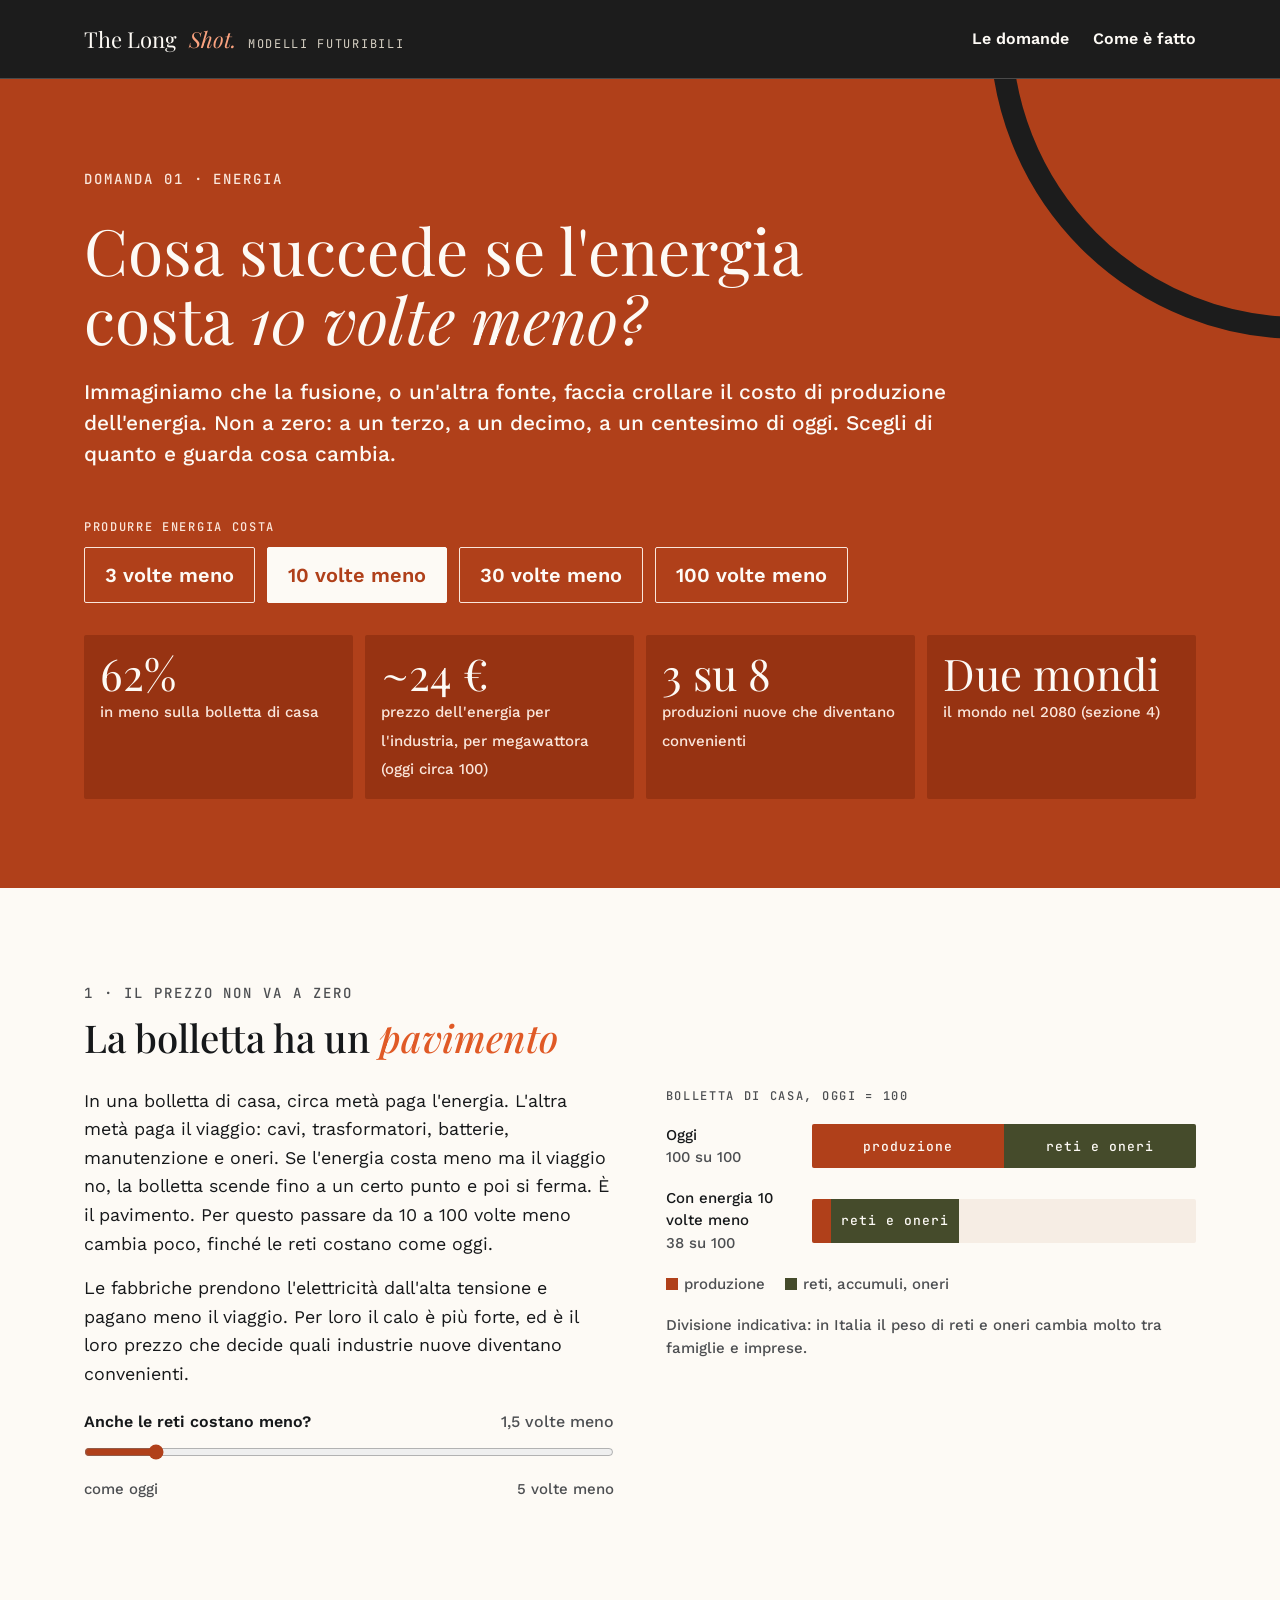
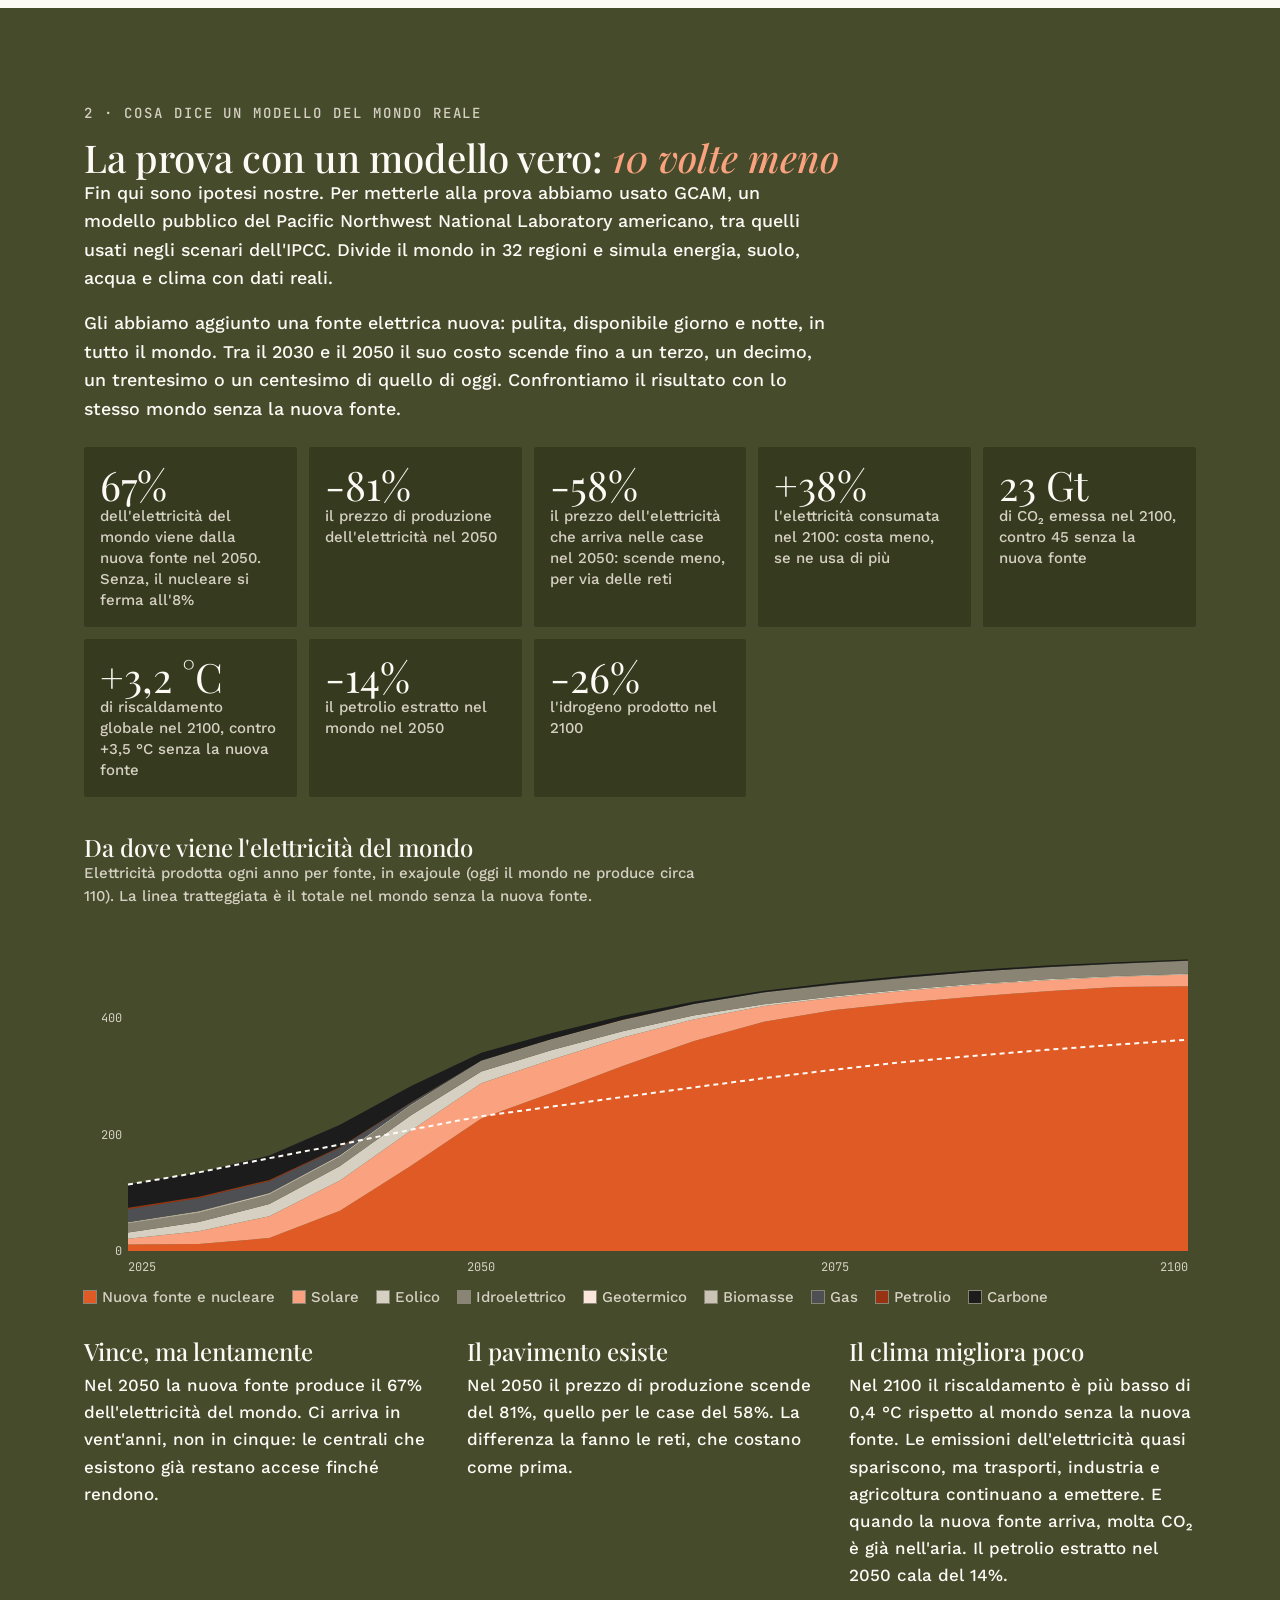
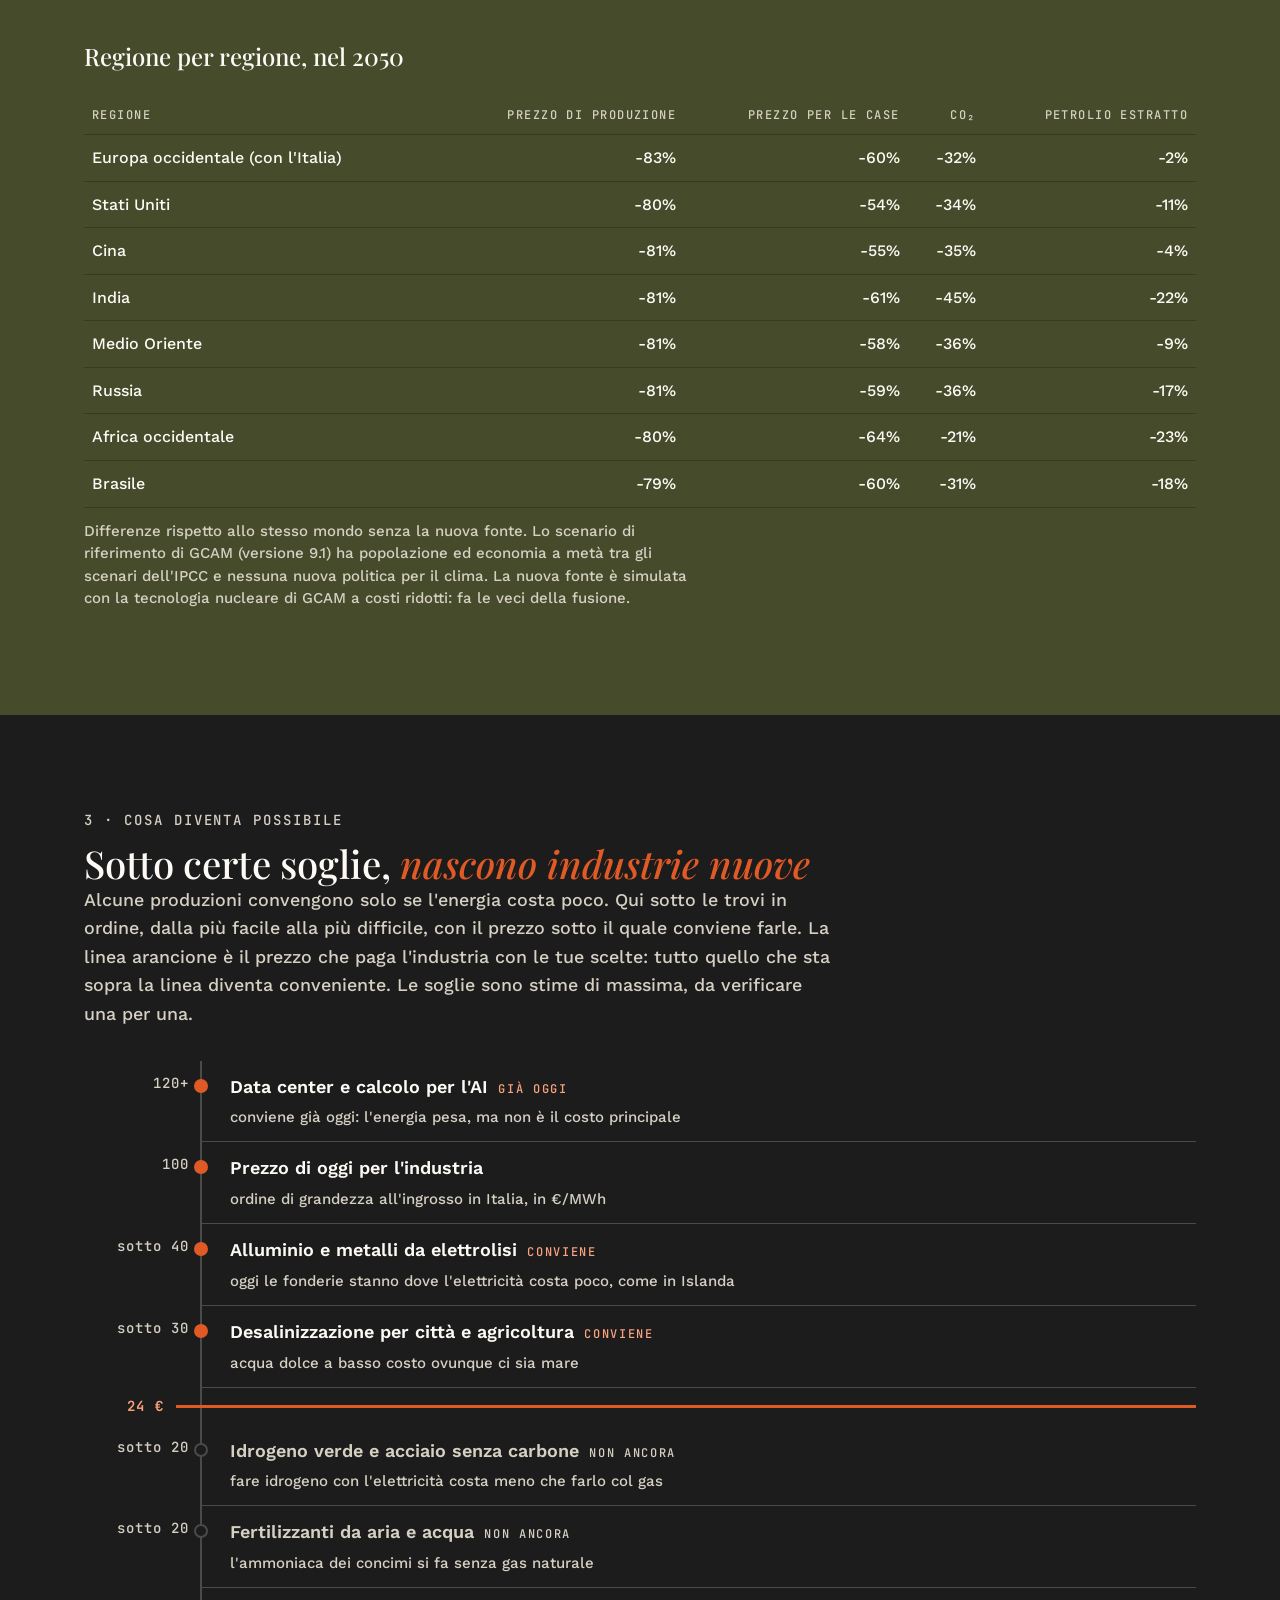
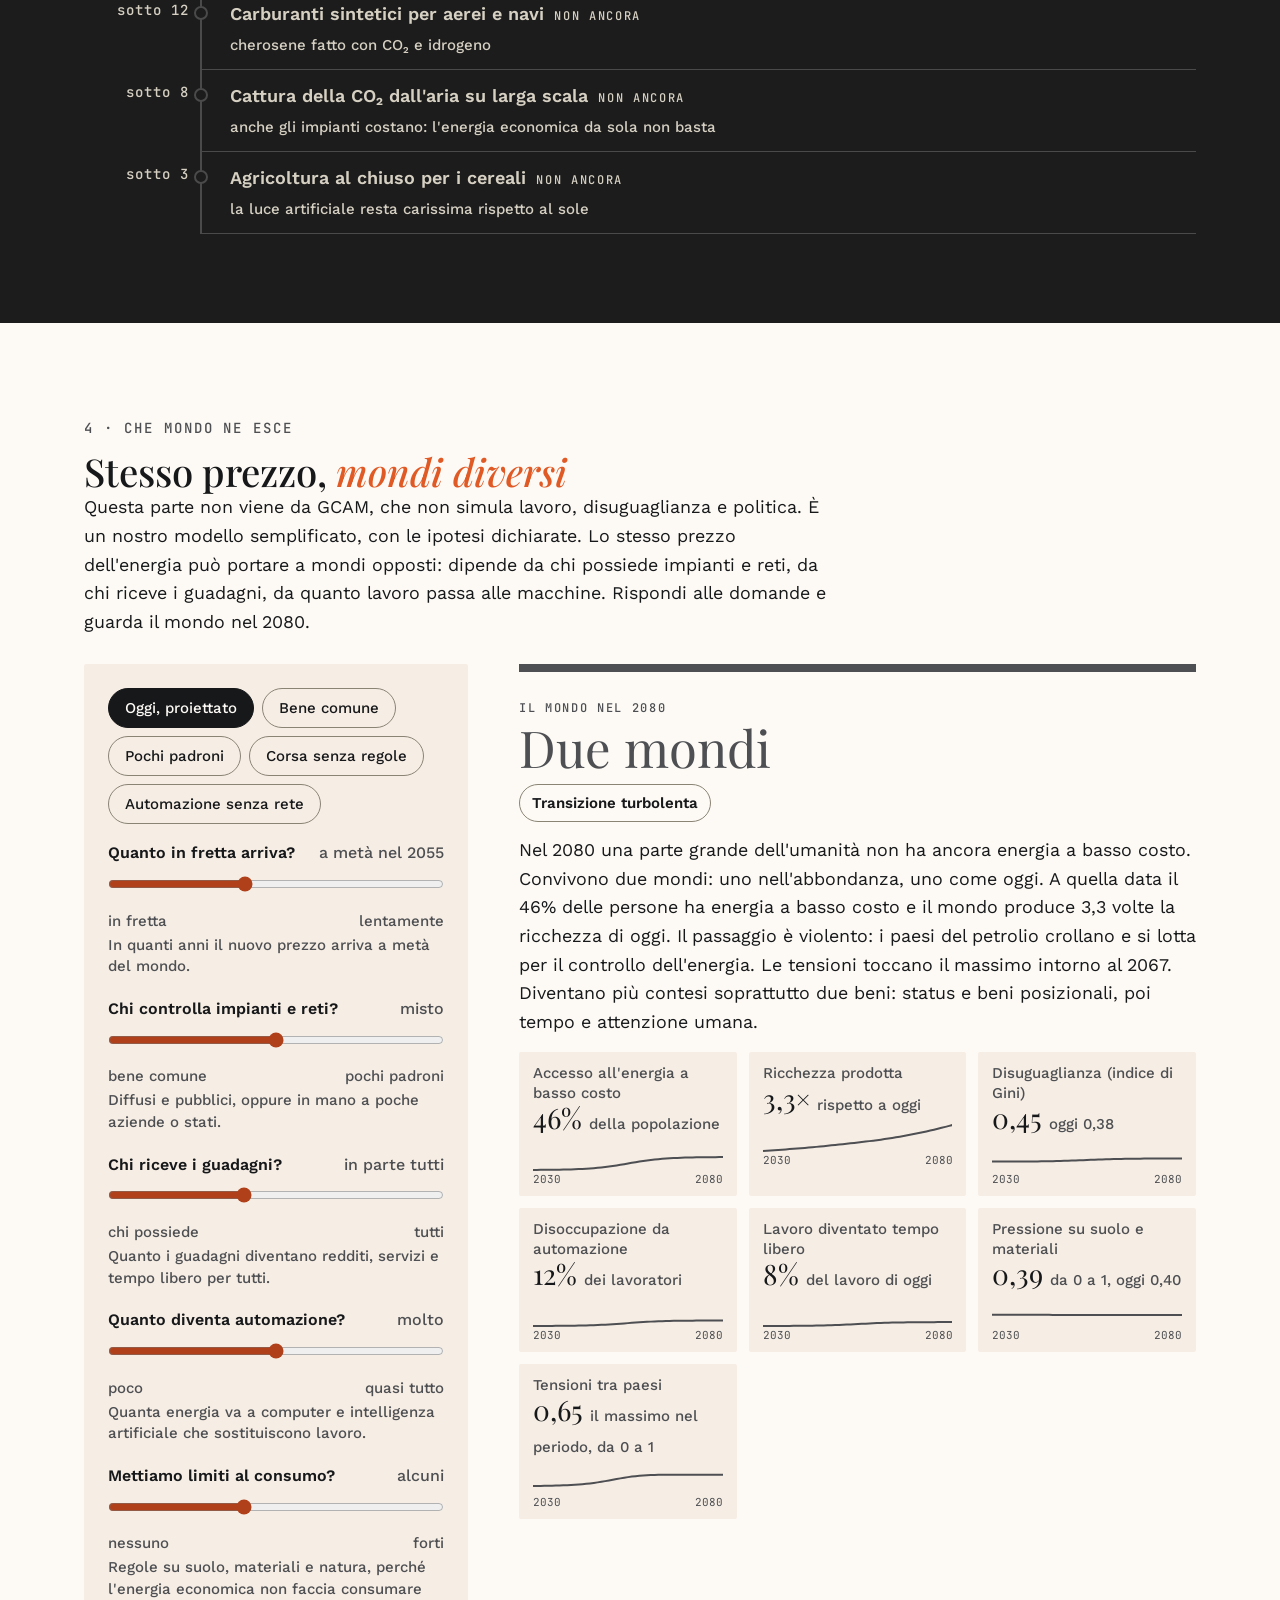
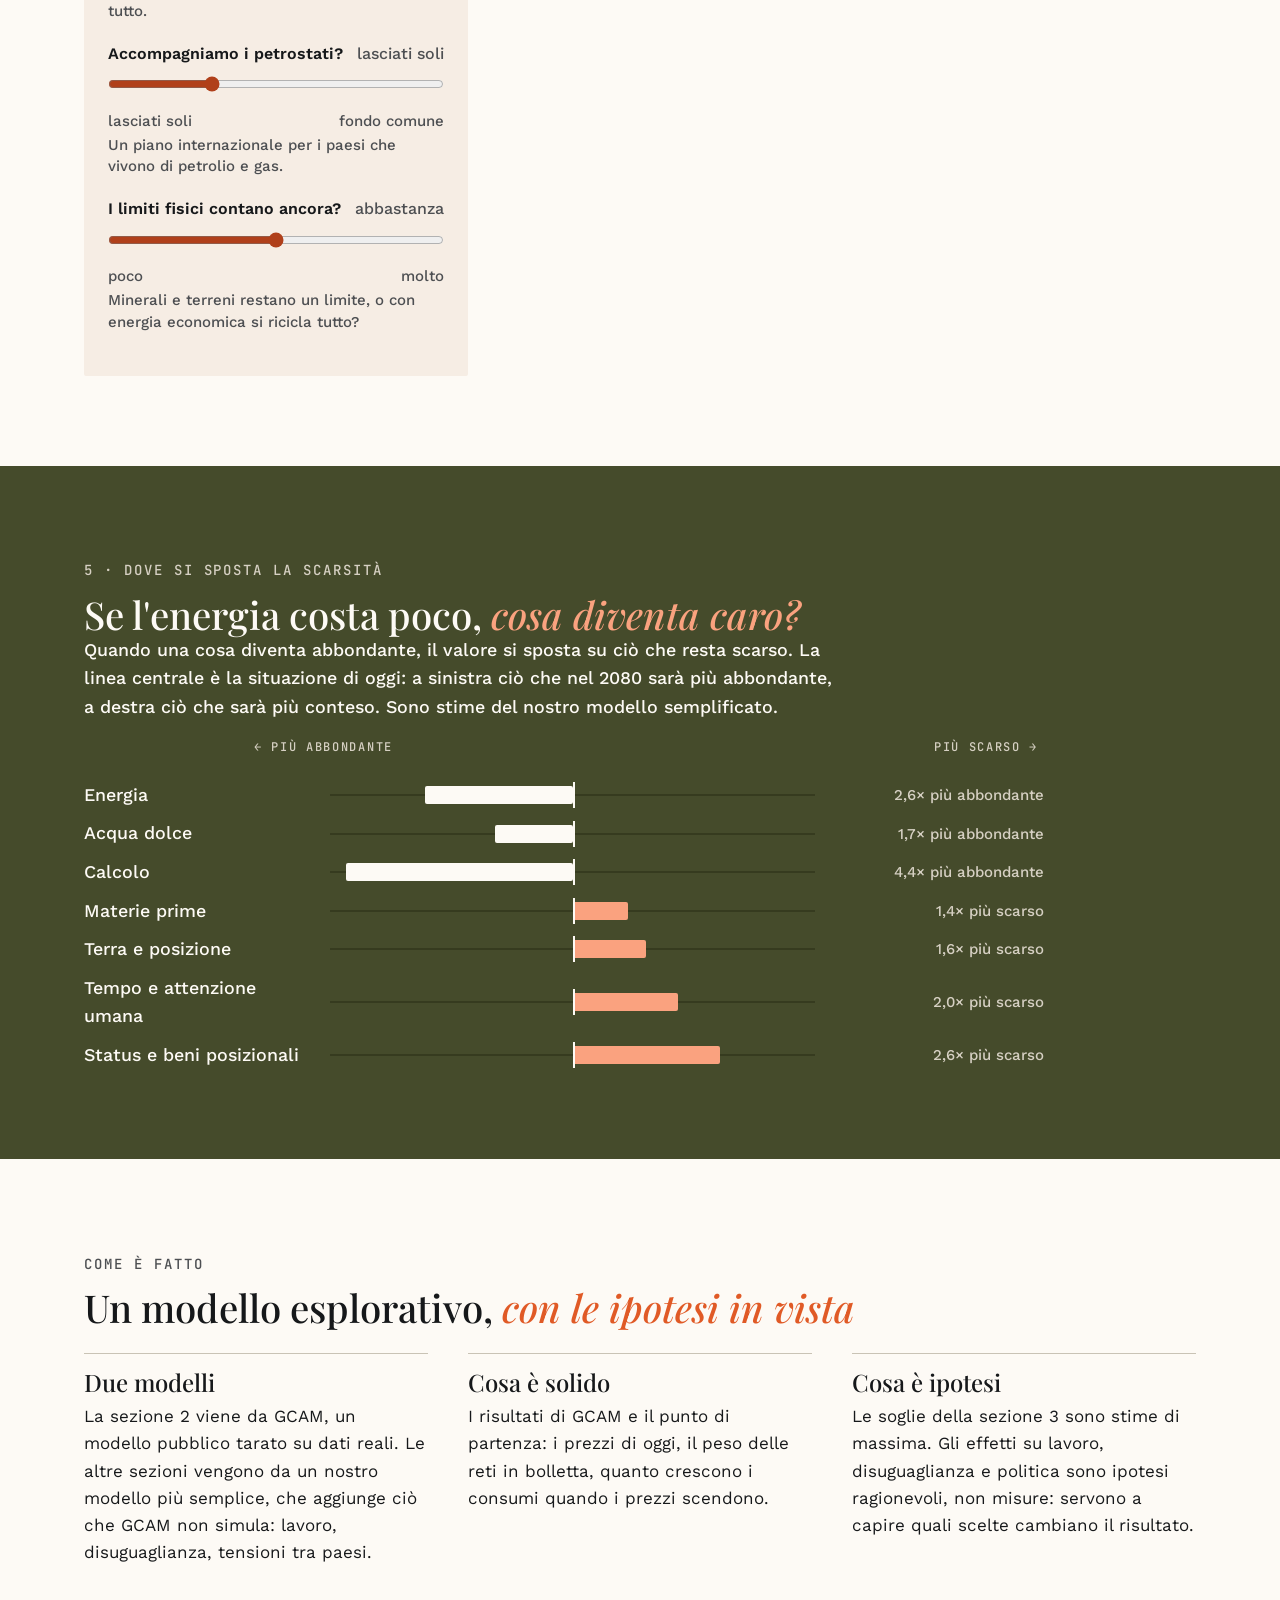
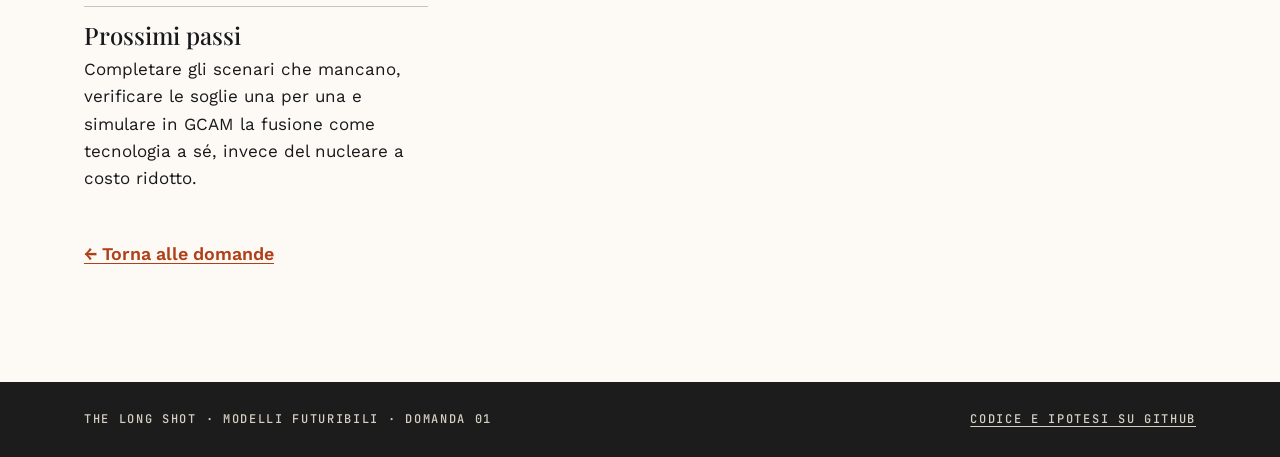
==== commit b284e57d: "Testi del sito riscritti in italiano più semplice Co-Authored-By: Claude Opus 5.5 <noreply@anthropic" ====
--- a/energia/index.html
+++ b/energia/index.html
@@ -114,7 +114,7 @@
  <div class="wrap">
   <span class="etichetta-grande">Domanda 01 · Energia</span>
   <h1 class="domanda" id="titolo">Cosa succede se l'energia costa <em>10 volte meno?</em></h1>
-  <p class="testo-grande">Non gratis: molto meno cara. Grazie alla fusione o a un'altra fonte, produrre energia costa una frazione di oggi. Scegli quanto meno, poi guarda cosa diventa possibile e che mondo ne esce.</p>
+  <p class="testo-grande">Immaginiamo che la fusione, o un'altra fonte, faccia crollare il costo di produzione dell'energia. Non a zero: a un terzo, a un decimo, a un centesimo di oggi. Scegli di quanto e guarda cosa cambia.</p>
   <div>
    <span class="etichetta">Produrre energia costa</span>
    <div class="fattori" id="fattori" role="group" aria-label="Quante volte meno costa produrre energia"></div>
@@ -129,8 +129,8 @@
   <h2 class="titolo" style="margin-top:8px">La bolletta ha un <em>pavimento</em></h2>
   <div class="due">
    <div>
-    <p>Oggi in una bolletta di casa circa metà paga l'energia prodotta e metà reti, accumuli, distribuzione e oneri. Anche se produrre diventa quasi gratis, quella seconda metà resta: cavi, trasformatori, batterie e manutenzione costano. Per questo passare da 10 a 100 volte meno cambia poco, se le reti restano care.</p>
-    <p>L'industria paga soprattutto l'energia, meno le reti: per lei il calo è più forte. È il prezzo che decide cosa diventa conveniente produrre.</p>
+    <p>In una bolletta di casa, circa metà paga l'energia. L'altra metà paga il viaggio: cavi, trasformatori, batterie, manutenzione e oneri. Se l'energia costa meno ma il viaggio no, la bolletta scende fino a un certo punto e poi si ferma. È il pavimento. Per questo passare da 10 a 100 volte meno cambia poco, finché le reti costano come oggi.</p>
+    <p>Le fabbriche prendono l'elettricità dall'alta tensione e pagano meno il viaggio. Per loro il calo è più forte, ed è il loro prezzo che decide quali industrie nuove diventano convenienti.</p>
     <div class="ctrl" style="margin-top:20px">
      <label for="c_reti">Anche le reti costano meno?<output id="o_reti"></output></label>
      <input type="range" id="c_reti" min="1" max="5" step="0.25">
@@ -146,8 +146,9 @@
 <section class="band" data-theme="oliva" id="gcam">
  <div class="wrap">
   <span class="etichetta-grande">2 · Cosa dice un modello del mondo reale</span>
-  <h2 class="titolo" style="margin-top:8px">Lo abbiamo chiesto a GCAM: <em id="gtit">10 volte meno</em></h2>
-  <p>GCAM è il modello aperto del Pacific Northwest National Laboratory, uno di quelli usati per gli scenari dell'IPCC: 32 regioni, energia, suolo, acqua e clima, tarati su dati reali. Gli abbiamo dato una nuova fonte elettrica programmabile e senza emissioni, che tra il 2030 e il 2050 arriva a costare 3, 10, 30 o 100 volte meno di oggi, disponibile ovunque. Qui sotto il confronto con lo scenario di riferimento, senza la nuova fonte.</p>
+  <h2 class="titolo" style="margin-top:8px">La prova con un modello vero: <em id="gtit">10 volte meno</em></h2>
+  <p>Fin qui sono ipotesi nostre. Per metterle alla prova abbiamo usato GCAM, un modello pubblico del Pacific Northwest National Laboratory americano, tra quelli usati negli scenari dell'IPCC. Divide il mondo in 32 regioni e simula energia, suolo, acqua e clima con dati reali.</p>
+  <p>Gli abbiamo aggiunto una fonte elettrica nuova: pulita, disponibile giorno e notte, in tutto il mondo. Tra il 2030 e il 2050 il suo costo scende fino a un terzo, un decimo, un trentesimo o un centesimo di quello di oggi. Confrontiamo il risultato con lo stesso mondo senza la nuova fonte.</p>
   <div id="gcorpo"></div>
  </div>
 </section>
@@ -156,7 +157,7 @@
  <div class="wrap">
   <span class="etichetta-grande">3 · Cosa diventa possibile</span>
   <h2 class="titolo" style="margin-top:8px">Sotto certe soglie, <em>nascono industrie nuove</em></h2>
-  <p class="secondario">Ogni attività qui sotto diventa conveniente quando il prezzo dell'energia per l'industria scende sotto una soglia. La linea arancione è dove arrivi con le scelte fatte sopra; tutto ciò che sta sopra la linea è sbloccato. Le soglie sono ordini di grandezza da verificare, non numeri esatti.</p>
+  <p class="secondario">Alcune produzioni convengono solo se l'energia costa poco. Qui sotto le trovi in ordine, dalla più facile alla più difficile, con il prezzo sotto il quale conviene farle. La linea arancione è il prezzo che paga l'industria con le tue scelte: tutto quello che sta sopra la linea diventa conveniente. Le soglie sono stime di massima, da verificare una per una.</p>
   <div class="scala" id="scala"></div>
  </div>
 </section>
@@ -164,8 +165,8 @@
 <section class="band" data-theme="carta">
  <div class="wrap">
   <span class="etichetta-grande">4 · Che mondo ne esce</span>
-  <h2 class="titolo" style="margin-top:8px">L'energia non decide da sola: <em>contano le altre scelte</em></h2>
-  <p>Con lo stesso prezzo dell'energia possono uscire mondi opposti. Dipende da chi controlla impianti e reti, da chi riceve i guadagni, da quanto l'energia diventa automazione. Cambia le risposte e guarda il mondo nel 2080.</p>
+  <h2 class="titolo" style="margin-top:8px">Stesso prezzo, <em>mondi diversi</em></h2>
+  <p>Questa parte non viene da GCAM, che non simula lavoro, disuguaglianza e politica. È un nostro modello semplificato, con le ipotesi dichiarate. Lo stesso prezzo dell'energia può portare a mondi opposti: dipende da chi possiede impianti e reti, da chi riceve i guadagni, da quanto lavoro passa alle macchine. Rispondi alle domande e guarda il mondo nel 2080.</p>
   <div class="lab">
    <div class="leve"><div class="preset" id="preset" role="group" aria-label="Mondi di esempio"></div><div id="leve"></div></div>
    <article class="mondo" id="mondo">
@@ -182,8 +183,8 @@
 <section class="band" data-theme="oliva">
  <div class="wrap">
   <span class="etichetta-grande">5 · Dove si sposta la scarsità</span>
-  <h2 class="titolo" style="margin-top:8px">Quando qualcosa costa poco, <em>il valore migra</em></h2>
-  <p>La linea centrale è "come oggi". A sinistra ciò che nel 2080 è più abbondante, a destra ciò che diventa più conteso, in rapporto alla ricchezza che lo insegue.</p>
+  <h2 class="titolo" style="margin-top:8px">Se l'energia costa poco, <em>cosa diventa caro?</em></h2>
+  <p>Quando una cosa diventa abbondante, il valore si sposta su ciò che resta scarso. La linea centrale è la situazione di oggi: a sinistra ciò che nel 2080 sarà più abbondante, a destra ciò che sarà più conteso. Sono stime del nostro modello semplificato.</p>
   <div class="sasse etichetta"><span></span><div><span>← più abbondante</span><span>più scarso →</span></div><span></span></div>
   <div class="sc" id="sc"></div>
  </div>
@@ -194,10 +195,10 @@
   <span class="etichetta-grande">Come è fatto</span>
   <h2 class="titolo" style="margin-top:8px">Un modello esplorativo, <em>con le ipotesi in vista</em></h2>
   <div class="cols">
-   <div><b>Cosa fa</b><p>Simula il mondo intero anno per anno, dal 2030 al 2080. Il nuovo prezzo arriva con una curva a S; da lì derivano consumi, attività sbloccate, lavoro, disuguaglianza, clima, tensioni geopolitiche.</p></div>
-   <div><b>Cosa è ancorato ai dati</b><p>Il punto di partenza (prezzi di oggi, peso delle reti in bolletta) e la reazione dei consumi al prezzo (elasticità intorno a 0,6). Le soglie delle attività sono ordini di grandezza dalla letteratura tecnica, da verificare una per una.</p></div>
-   <div><b>Cosa è ancora ipotesi</b><p>Gli effetti su lavoro, disuguaglianza e geopolitica sono coefficienti ragionevoli, non stime. Servono a vedere quali scelte separano un mondo dall'altro, non a prevedere quale arriverà.</p></div>
-   <div><b>Il passo successivo</b><p>Stiamo facendo girare GCAM, il modello globale aperto del Pacific Northwest National Laboratory (32 regioni, energia, suolo, acqua, clima), con una nuova fonte a 3, 10, 30 e 100 volte meno. I suoi risultati sostituiranno le ipotesi fisiche di questa pagina.</p></div>
+   <div><b>Due modelli</b><p>La sezione 2 viene da GCAM, un modello pubblico tarato su dati reali. Le altre sezioni vengono da un nostro modello più semplice, che aggiunge ciò che GCAM non simula: lavoro, disuguaglianza, tensioni tra paesi.</p></div>
+   <div><b>Cosa è solido</b><p>I risultati di GCAM e il punto di partenza: i prezzi di oggi, il peso delle reti in bolletta, quanto crescono i consumi quando i prezzi scendono.</p></div>
+   <div><b>Cosa è ipotesi</b><p>Le soglie della sezione 3 sono stime di massima. Gli effetti su lavoro, disuguaglianza e politica sono ipotesi ragionevoli, non misure: servono a capire quali scelte cambiano il risultato.</p></div>
+   <div><b>Prossimi passi</b><p>Completare gli scenari che mancano, verificare le soglie una per una e simulare in GCAM la fusione come tecnologia a sé, invece del nucleare a costo ridotto.</p></div>
   </div>
   <p style="margin-top:24px"><a class="torna" href="../index.html">← Torna alle domande</a></p>
  </div>
@@ -220,13 +221,13 @@
 const esc=s=>String(s).replace(/[&<>"']/g,c=>({'&':'&amp;','<':'&lt;','>':'&gt;','"':'&quot;',"'":'&#39;'}[c]));
 const FATTORI=[3,10,30,100];
 const LEVE=[
- ['velocita','Quanto in fretta arriva?',8,50,1,v=>`a metà nel ${2030+Math.round(v)}`,'Anni perché il nuovo prezzo arrivi a metà strada nel mondo.','in fretta','lentamente'],
+ ['velocita','Quanto in fretta arriva?',8,50,1,v=>`a metà nel ${2030+Math.round(v)}`,'In quanti anni il nuovo prezzo arriva a metà del mondo.','in fretta','lentamente'],
  ['controllo','Chi controlla impianti e reti?',0,1,0.05,v=>v<0.34?'bene comune':v<0.67?'misto':'pochi padroni','Diffusi e pubblici, oppure in mano a poche aziende o stati.','bene comune','pochi padroni'],
- ['redistribuzione','Chi riceve i guadagni?',0,1,0.05,v=>v<0.34?'chi possiede':v<0.67?'in parte tutti':'tutti','Quanto le istituzioni trasformano i guadagni in redditi, servizi e tempo.','chi possiede','tutti'],
- ['ai','Quanto diventa automazione?',0,1,0.05,v=>v<0.34?'poco':v<0.67?'molto':'quasi tutto','Quanta energia diventa calcolo e intelligenza artificiale che sostituisce lavoro.','poco','quasi tutto'],
- ['ambiente','Mettiamo limiti al consumo?',0,1,0.05,v=>v<0.34?'nessun limite':v<0.67?'alcuni':'forti','Regole su suolo, materiali, calore e natura, contro l\'effetto rimbalzo.','nessuno','forti'],
+ ['redistribuzione','Chi riceve i guadagni?',0,1,0.05,v=>v<0.34?'chi possiede':v<0.67?'in parte tutti':'tutti','Quanto i guadagni diventano redditi, servizi e tempo libero per tutti.','chi possiede','tutti'],
+ ['ai','Quanto diventa automazione?',0,1,0.05,v=>v<0.34?'poco':v<0.67?'molto':'quasi tutto','Quanta energia va a computer e intelligenza artificiale che sostituiscono lavoro.','poco','quasi tutto'],
+ ['ambiente','Mettiamo limiti al consumo?',0,1,0.05,v=>v<0.34?'nessun limite':v<0.67?'alcuni':'forti','Regole su suolo, materiali e natura, perché l\'energia economica non faccia consumare tutto.','nessuno','forti'],
  ['petrostati','Accompagniamo i petrostati?',0,1,0.05,v=>v<0.34?'lasciati soli':v<0.67?'in parte':'fondo comune','Un piano internazionale per i paesi che vivono di petrolio e gas.','lasciati soli','fondo comune'],
- ['materiali','I limiti fisici contano ancora?',0,1,0.05,v=>v<0.34?'poco':v<0.67?'abbastanza':'molto','Minerali e suolo restano un vincolo, o con energia economica si ricicla tutto?','poco','molto']];
+ ['materiali','I limiti fisici contano ancora?',0,1,0.05,v=>v<0.34?'poco':v<0.67?'abbastanza':'molto','Minerali e terreni restano un limite, o con energia economica si ricicla tutto?','poco','molto']];
 const PRESET=[
  ['Oggi, proiettato',{}],
  ['Bene comune',{controllo:0.1,redistribuzione:0.8,ambiente:0.7,petrostati:0.7}],
@@ -234,24 +235,23 @@
  ['Corsa senza regole',{ambiente:0.05,velocita:12,materiali:0.8}],
  ['Automazione senza rete',{ai:0.95,redistribuzione:0.1,controllo:0.3}]];
 const AR={
- pocodiverso:['Più ricchi, stesso mondo','#4d4f52','L\'energia costa meno e l\'economia ne beneficia, ma non abbastanza da cambiare la struttura del mondo: stesse industrie, stessi equilibri, qualche margine in più.'],
- condivisa:['Abbondanza condivisa','#454b2b','Energia a basso costo per quasi tutti e guadagni distribuiti. La disuguaglianza scende, il lavoro cambia senza crollare.'],
- tempo:['La società del tempo liberato','#454b2b','L\'automazione toglie molto lavoro, ma i guadagni sono redistribuiti: il lavoro perso diventa tempo. La domanda centrale non è più come produrre, ma come vivere.'],
- diseguale:['Abbondanza diseguale','#b0401a','Il mondo è molto più ricco ma i guadagni vanno soprattutto a chi possiede impianti, reti, calcolo e terra. Si vive meglio in media, con divari che crescono.'],
- feudale:['Feudalesimo energetico','#973312','Pochi controllano energia e calcolo e ne decidono l\'accesso. Una rendita enorme e concentrata: chi è dentro vive nell\'abbondanza, chi è fuori dipende da loro.'],
- senzalavoro:['Abbondanza senza lavoro','#973312','L\'energia diventa automazione e il lavoro scompare più in fretta di quanto le istituzioni redistribuiscano. Ricchezza in crescita, disoccupazione di massa.'],
- jevons:['Il pianeta come nuovo limite','#b0401a','L\'energia a basso costo fa esplodere i consumi. Suolo, materiali, calore e natura diventano il nuovo collo di bottiglia.'],
- meta:['Due mondi','#4d4f52','Nel 2080 una parte grande dell\'umanità non ha ancora accesso all\'energia a basso costo. Convivono un mondo dell\'abbondanza e uno che vive come oggi.']};
-const VIA={ordinato:['Transizione ordinata','Il passaggio è gestito: la tensione geopolitica resta contenuta.'],teso:['Transizione tesa','Il passaggio crea attriti, con crisi nei paesi produttori ma senza rotture gravi.'],turbolento:['Transizione turbolenta','Il passaggio è violento: il crollo dei petrostati e la lotta per il controllo dell\'energia portano la tensione a livelli di crisi intorno al ']};
+ pocodiverso:['Più ricchi, stesso mondo','#4d4f52','L\'energia costa meno e l\'economia ne guadagna, ma non abbastanza da cambiare il mondo: stesse industrie, stessi equilibri, un po\' di margine in più.'],
+ condivisa:['Abbondanza condivisa','#454b2b','Energia economica per quasi tutti e guadagni distribuiti. Le disuguaglianze scendono e il lavoro cambia senza crollare.'],
+ tempo:['La società del tempo liberato','#454b2b','Le macchine fanno gran parte del lavoro di oggi, ma i guadagni vengono distribuiti: il lavoro perso diventa tempo libero. La domanda non è più come produrre, ma come vivere.'],
+ diseguale:['Abbondanza diseguale','#b0401a','Il mondo è molto più ricco, ma i guadagni vanno soprattutto a chi possiede impianti, reti, computer e terreni. In media si vive meglio, e le distanze tra ricchi e poveri crescono.'],
+ feudale:['Feudalesimo energetico','#973312','Pochi controllano energia e calcolo e decidono chi può usarli. Chi sta dentro vive nell\'abbondanza, chi sta fuori dipende da loro.'],
+ senzalavoro:['Abbondanza senza lavoro','#973312','L\'energia economica alimenta macchine che sostituiscono il lavoro, più in fretta di quanto lo Stato riesca a redistribuire. Più ricchezza, e molta più disoccupazione.'],
+ jevons:['Il pianeta come nuovo limite','#b0401a','L\'energia economica fa crescere i consumi di tutto. Il limite diventa il pianeta: suolo, materiali, calore, natura.'],
+ meta:['Due mondi','#4d4f52','Nel 2080 una parte grande dell\'umanità non ha ancora energia a basso costo. Convivono due mondi: uno nell\'abbondanza, uno come oggi.']};
+const VIA={ordinato:['Transizione ordinata','Il passaggio è gestito: le tensioni tra paesi restano contenute.'],teso:['Transizione tesa','Il passaggio crea attriti: i paesi che vivono di petrolio entrano in crisi, ma senza rotture gravi.'],turbolento:['Transizione turbolenta','Il passaggio è violento: i paesi del petrolio crollano e si lotta per il controllo dell\'energia. Le tensioni toccano il massimo intorno al ']};
 const TI=[
  ['accesso','Accesso all\'energia a basso costo',v=>Math.round(v*100)+'%','della popolazione',0,1],
  ['pil','Ricchezza prodotta',v=>it(v,1)+'×','rispetto a oggi',null,null],
- ['disuguaglianza','Disuguaglianza',v=>it(v,2),'oggi 0,38',0.2,0.8],
+ ['disuguaglianza','Disuguaglianza (indice di Gini)',v=>it(v,2),'oggi 0,38',0.2,0.8],
  ['disoccupazione','Disoccupazione da automazione',v=>Math.round(v*100)+'%','dei lavoratori',0,0.6],
  ['tempo','Lavoro diventato tempo libero',v=>Math.round(v*100)+'%','del lavoro di oggi',0,0.6],
- ['riscaldamento','Riscaldamento globale',v=>it(v,1)+' °C','oggi circa 1,4 °C',1,2.6],
- ['pressione','Pressione su suolo e materiali',v=>it(v,2),'oggi 0,40',0,1],
- ['tensione','Tensione geopolitica',v=>it(v,2),'picco nel periodo',0,1]];
+ ['pressione','Pressione su suolo e materiali',v=>it(v,2),'da 0 a 1, oggi 0,40',0,1],
+ ['tensione','Tensioni tra paesi',v=>it(v,2),'il massimo nel periodo, da 0 a 1',0,1]];
 
 document.getElementById('fattori').innerHTML=FATTORI.map(f=>`<button class="btn" data-f="${f}" aria-pressed="${f===P.riduzione}">${f} volte meno</button>`).join('');
 document.getElementById('fattori').addEventListener('click',e=>{const b=e.target.closest('button');if(!b)return;P.riduzione=+b.dataset.f;render()});
@@ -271,12 +271,12 @@
  document.title=`Se l'energia costa ${P.riduzione} volte meno · Modelli futuribili`;
  document.getElementById('sommario').innerHTML=[
   [Math.round((1-pr.famiglie)*100)+'%','in meno sulla bolletta di casa'],
-  ['~'+Math.round(pr.industriaEuro)+' €/MWh','prezzo per l\'industria (oggi ~100)'],
-  [m.sbloccate.length+' su '+SOGLIE.length,'attività che diventano convenienti'],
-  [AR[m.arch][0],'il mondo nel 2080, con le scelte di oggi']].map(([a,b])=>`<div><b>${esc(a)}</b><span>${esc(b)}</span></div>`).join('');
+  ['~'+Math.round(pr.industriaEuro)+' €','prezzo dell\'energia per l\'industria, per megawattora (oggi circa 100)'],
+  [m.sbloccate.length+' su '+SOGLIE.length,'produzioni nuove che diventano convenienti'],
+  [AR[m.arch][0],'il mondo nel 2080 (sezione 4)']].map(([a,b])=>`<div><b>${esc(a)}</b><span>${esc(b)}</span></div>`).join('');
  // bolletta
  const rowB=(lab,prod,rete)=>{const tot=prod+rete;return `<div class="riga-b"><span class="piccolo">${lab}<br><span class="secondario">${Math.round(tot*100)} su 100</span></span><div class="barra" role="img" aria-label="${lab}: produzione ${Math.round(prod*100)}, reti ${Math.round(rete*100)}"><i class="prod" style="width:${prod*100}%">${prod>0.12?'produzione':''}</i><i class="rete" style="width:${rete*100}%">${rete>0.12?'reti e oneri':''}</i></div></div>`};
- document.getElementById('bolletta').innerHTML=`<span class="etichetta">Bolletta di casa, oggi = 100</span>`+rowB('Oggi',0.5,0.5)+rowB(`Con energia ${P.riduzione} volte meno`,0.5/P.riduzione,0.5/P.reti)+`<div class="leg"><span><i style="background:var(--color-terracotta-scuro)"></i>produzione</span><span><i style="background:var(--color-oliva)"></i>reti, accumuli, oneri</span></div><p class="piccolo secondario" style="margin:0">Ripartizione indicativa: in Italia la quota delle reti e degli oneri varia molto tra famiglie e imprese.</p>`;
+ document.getElementById('bolletta').innerHTML=`<span class="etichetta">Bolletta di casa, oggi = 100</span>`+rowB('Oggi',0.5,0.5)+rowB(`Con energia ${P.riduzione} volte meno`,0.5/P.riduzione,0.5/P.reti)+`<div class="leg"><span><i style="background:var(--color-terracotta-scuro)"></i>produzione</span><span><i style="background:var(--color-oliva)"></i>reti, accumuli, oneri</span></div><p class="piccolo secondario" style="margin:0">Divisione indicativa: in Italia il peso di reti e oneri cambia molto tra famiglie e imprese.</p>`;
  // scala
  const eur=pr.industriaEuro;let h='',done=false;
  const steps=[{nome:'Oggi',soglia:100,oggi:1}].concat(SOGLIE.filter(s=>s.soglia<100)).sort((a,b)=>b.soglia-a.soglia);
@@ -284,7 +284,7 @@
  for(const s of steps){
   if(!done&&eur>s.soglia){h+=`<div class="qui"><span>${Math.round(eur)} €</span></div>`;done=true}
   if(s.oggi){h+=`<div class="gradino ok"><span class="eur">100</span><span class="pal"></span><div><b>Prezzo di oggi per l'industria</b><p>ordine di grandezza all'ingrosso in Italia, in €/MWh</p></div></div>`;continue}
-  const ok=eur<=s.soglia;h+=`<div class="gradino ${ok?'ok':''}"><span class="eur">sotto ${s.soglia}</span><span class="pal"></span><div><b>${esc(s.nome)}</b><span class="stato">${ok?'sbloccata':'non ancora'}</span><p>${esc(s.nota)}</p></div></div>`;
+  const ok=eur<=s.soglia;h+=`<div class="gradino ${ok?'ok':''}"><span class="eur">sotto ${s.soglia}</span><span class="pal"></span><div><b>${esc(s.nome)}</b><span class="stato">${ok?'conviene':'non ancora'}</span><p>${esc(s.nota)}</p></div></div>`;
  }
  if(!done)h+=`<div class="qui"><span>${Math.round(eur)} €</span></div>`;
  document.getElementById('scala').innerHTML=h;
@@ -294,7 +294,7 @@
  const v=VIA[m.viaggio];document.getElementById('mtag').textContent=v[0];
  const pk=m.anni[m.k.tensione.indexOf(Math.max(...m.k.tensione))];
  const top=m.scarsita.slice().sort((x,y)=>y[1]-x[1]).slice(0,2).map(x=>x[0].toLowerCase());
- document.getElementById('mstoria').textContent=`${a[1]?a[2]:''} A quella data il ${Math.round(m.fin.acc*100)}% della popolazione mondiale ha accesso a energia a basso costo e il mondo produce ${it(m.k.pil[50],1)} volte la ricchezza di oggi; il riscaldamento si ferma a ${it(m.fin.warm,1)} °C. ${v[1]}${m.viaggio==='turbolento'?pk+'.':''} Le due cose che diventano più contese: ${top[0]} e, subito dopo, ${top[1]}.`;
+ document.getElementById('mstoria').textContent=`${a[2]} A quella data ${art(Math.round(m.fin.acc*100))}% delle persone ha energia a basso costo e il mondo produce ${it(m.k.pil[50],1)} volte la ricchezza di oggi. ${v[1]}${m.viaggio==='turbolento'?pk+'.':''} Diventano più contesi soprattutto due beni: ${top[0]}, poi ${top[1]}.`;
  document.getElementById('tiles').innerHTML=TI.map(([k,n,fm,sub])=>{const s=m.k[k];const val=k==='tensione'?Math.max(...s):s[50];return `<div class="tile"><div class="n">${n}</div><div class="v">${esc(fm(val))} <small>${sub}</small></div><div class="fig"><svg data-k="${k}" aria-hidden="true"></svg></div></div>`}).join('');
  drawTiles();
  renderGcam();
@@ -312,6 +312,8 @@
 // ---- Risultati GCAM ----
 const COL={'Nuova fonte e nucleare':'#e05a26','Solare':'#faa27f','Eolico':'#d6d0c3','Idroelettrico':'#8a8475','Geotermico':'#fae6db','Biomasse':'#c9c3b5','Gas':'#4d4f52','Petrolio':'#973312','Carbone':'#1c1c1c'};
 const ORD=['Nuova fonte e nucleare','Solare','Eolico','Idroelettrico','Geotermico','Biomasse','Gas','Petrolio','Carbone'];
+const art=n=>(/^(8|11)/.test(String(n))&&!/^(1[0-9]{2}|8[0-9]{2})$/.test(String(n))&&String(n).length<=2?"l'":'il ')+n;
+const artA=n=>(/^(8|11)/.test(String(n))&&String(n).length<=2?"all'":'al ')+n;
 const pc=(a,b)=>{const v=(a/b-1)*100;return (v>0?'+':'')+Math.round(v)+'%'};
 let gS=null;
 function renderGcam(){
@@ -319,36 +321,36 @@
  document.getElementById('gtit').textContent=P.riduzione+' volte meno';
  if(typeof GCAM==='undefined'||!GCAM.scenari['1']){el.innerHTML='<div class="gattesa"><p>Risultati non disponibili.</p></div>';return}
  const S=GCAM.scenari[f],B=GCAM.scenari['1'],A=GCAM.anni,i50=A.indexOf(2050),i00=A.indexOf(2100);
- if(!S){gS=null;el.innerHTML=`<div class="gattesa"><span class="etichetta">In calcolo</span><p style="margin-top:8px">Lo scenario a ${P.riduzione} volte meno sta ancora girando: ogni scenario di GCAM richiede circa un'ora. Pronti finora: ${Object.keys(GCAM.scenari).filter(k=>k!=='1').map(k=>k+' volte meno').join(', ')||'solo il riferimento'}.</p></div>`;return}
+ if(!S){gS=null;el.innerHTML=`<div class="gattesa"><span class="etichetta">In calcolo</span><p style="margin-top:8px">Lo scenario a ${P.riduzione} volte meno non è ancora pronto: ogni scenario di GCAM richiede circa un'ora di calcolo. Già pronti: ${Object.keys(GCAM.scenari).filter(k=>k!=='1').map(k=>k+' volte meno').join(', ')||'nessuno'}.</p></div>`;return}
  gS=S;
  const tot=(X,i)=>Object.values(X.generazione).reduce((a,s)=>a+s[i],0);
  const quota=(X,i)=>X.generazione['Nuova fonte e nucleare'][i]/tot(X,i);
  const nums=[
-  [Math.round(quota(S,i50)*100)+'%',`dell'elettricità mondiale dalla nuova fonte nel 2050 (riferimento: ${Math.round(quota(B,i50)*100)}% di nucleare)`],
-  [pc(S.costoIngrosso[i50],B.costoIngrosso[i50]),'costo dell\'elettricità all\'ingrosso nel 2050, rispetto al riferimento'],
-  [pc(S.costoCasa[i50],B.costoCasa[i50]),'costo dell\'elettricità consegnata alle case nel 2050: il pavimento delle reti'],
-  [pc(tot(S,i00),tot(B,i00)),'elettricità prodotta nel 2100: l\'effetto rimbalzo'],
-  [it(S.co2[i00],0)+' Gt',`CO₂ nel 2100 (riferimento ${it(B.co2[i00],0)} Gt)`],
-  ['+'+it(S.temperatura[i00],1)+' °C',`riscaldamento nel 2100 (riferimento +${it(B.temperatura[i00],1)} °C)`],
-  [pc(S.petrolio[i50],B.petrolio[i50]),'petrolio estratto nel mondo nel 2050'],
-  [pc(S.idrogeno[i00]+0.01,B.idrogeno[i00]+0.01),'idrogeno prodotto nel 2100']];
+  [Math.round(quota(S,i50)*100)+'%',`dell'elettricità del mondo viene dalla nuova fonte nel 2050. Senza, il nucleare si ferma ${artA(Math.round(quota(B,i50)*100))}%`],
+  [pc(S.costoIngrosso[i50],B.costoIngrosso[i50]),'il prezzo di produzione dell\'elettricità nel 2050'],
+  [pc(S.costoCasa[i50],B.costoCasa[i50]),'il prezzo dell\'elettricità che arriva nelle case nel 2050: scende meno, per via delle reti'],
+  [pc(tot(S,i00),tot(B,i00)),'l\'elettricità consumata nel 2100: costa meno, se ne usa di più'],
+  [it(S.co2[i00],0)+' Gt',`di CO₂ emessa nel 2100, contro ${it(B.co2[i00],0)} senza la nuova fonte`],
+  ['+'+it(S.temperatura[i00],1)+' °C',`di riscaldamento globale nel 2100, contro +${it(B.temperatura[i00],1)} °C senza la nuova fonte`],
+  [pc(S.petrolio[i50],B.petrolio[i50]),'il petrolio estratto nel mondo nel 2050'],
+  [pc(S.idrogeno[i00]+0.01,B.idrogeno[i00]+0.01),'l\'idrogeno prodotto nel 2100']];
  const righe=Object.entries(GCAM.regioni).filter(([k])=>S.regioni[k]&&B.regioni[k]).map(([k,n])=>{const s=S.regioni[k],b=B.regioni[k];
   const pet=b.petrolio&&b.petrolio[i50]?pc(s.petrolio[i50],b.petrolio[i50]):'–';
   return `<tr><td>${esc(n)}</td><td>${pc(s.ingrosso[i50],b.ingrosso[i50])}</td><td>${pc(s.casa[i50],b.casa[i50])}</td><td>${pc(s.co2[i50],b.co2[i50])}</td><td>${pet}</td></tr>`}).join('');
  const dq=quota(S,i50)-quota(B,i50),dIn=S.costoIngrosso[i50]/B.costoIngrosso[i50]-1,dCa=S.costoCasa[i50]/B.costoCasa[i50]-1,dPe=S.petrolio[i50]/B.petrolio[i50]-1,dT=S.temperatura[i00]-B.temperatura[i00];
  el.innerHTML=`<div class="gnum">${nums.map(([a,b])=>`<div><b>${esc(a)}</b><span>${esc(b)}</span></div>`).join('')}</div>
  <h3 class="titolo-piccolo" style="margin-top:36px">Da dove viene l'elettricità del mondo</h3>
- <p class="secondario piccolo">Produzione per fonte, in exajoule. La linea tratteggiata è il totale dello scenario di riferimento.</p>
+ <p class="secondario piccolo">Elettricità prodotta ogni anno per fonte, in exajoule (oggi il mondo ne produce circa 110). La linea tratteggiata è il totale nel mondo senza la nuova fonte.</p>
  <div class="gfig"><svg id="gsvg" role="img" aria-label="Produzione mondiale di elettricità per fonte, 2025-2100"></svg></div>
  <div class="gleg">${ORD.filter(k=>S.generazione[k]).map(k=>`<span><i style="background:${COL[k]};outline:1px solid #8a8475"></i>${k}</span>`).join('')}</div>
  <div class="glettura">
-  <div><b>Quanto conta davvero</b><p>${dq>0.05?`La nuova fonte prende ${Math.round(dq*100)} punti di elettricità in più del nucleare di oggi entro il 2050, ma la sostituzione richiede decenni: le centrali esistenti restano in funzione finché conviene.`:`Anche a questo prezzo la nuova fonte cresce poco entro il 2050: la sostituzione delle centrali esistenti è lenta.`}</p></div>
-  <div><b>Il pavimento esiste</b><p>Nel 2050 il costo all'ingrosso cambia del ${Math.round(dIn*100)}%, quello per le case del ${Math.round(dCa*100)}%. ${Math.abs(dCa)<Math.abs(dIn)?'Reti e distribuzione attenuano il beneficio: la bolletta scende meno del prezzo di produzione.':'Qui il beneficio arriva quasi tutto anche alle case.'}</p></div>
-  <div><b>Clima e petrolio</b><p>Il riscaldamento nel 2100 cambia di ${dT<0?'':'+'}${it(dT,2)} °C rispetto al riferimento e l'estrazione di petrolio nel 2050 del ${Math.round(dPe*100)}%. ${Math.abs(dT)<0.6?'Meno di quanto si immagini: la nuova fonte sostituisce l\'elettricità, ma trasporti, industria e suolo continuano a emettere, e arriva quando molta CO₂ è già in atmosfera.':'Un taglio netto, che arriva però dopo decenni.'}</p></div>
+  <div><b>${dq>0.05?'Vince, ma lentamente':'Cresce poco'}</b><p>${dq>0.05?`Nel 2050 la nuova fonte produce ${art(Math.round(quota(S,i50)*100))}% dell'elettricità del mondo. Ci arriva in vent'anni, non in cinque: le centrali che esistono già restano accese finché rendono.`:`Anche a questo prezzo, nel 2050 la nuova fonte produce solo ${art(Math.round(quota(S,i50)*100))}% dell'elettricità: le centrali che esistono già restano accese finché rendono.`}</p></div>
+  <div><b>${Math.abs(dCa)<Math.abs(dIn)?'Il pavimento esiste':'Il calo arriva alle case'}</b><p>Nel 2050 il prezzo di produzione scende del ${Math.round(-dIn*100)}%, quello per le case del ${Math.round(-dCa*100)}%. ${Math.abs(dCa)<Math.abs(dIn)?'La differenza la fanno le reti, che costano come prima.':'Qui quasi tutto il calo arriva anche in bolletta.'}</p></div>
+  <div><b>${Math.abs(dT)<0.6?'Il clima migliora poco':'Il clima migliora'}</b><p>Nel 2100 il riscaldamento è più basso di ${it(Math.abs(dT),1)} °C rispetto al mondo senza la nuova fonte. ${Math.abs(dT)<0.6?'Le emissioni dell\'elettricità quasi spariscono, ma trasporti, industria e agricoltura continuano a emettere. E quando la nuova fonte arriva, molta CO₂ è già nell\'aria.':'Il taglio è netto, ma arriva dopo decenni.'} Il petrolio estratto nel 2050 cala del ${Math.round(-dPe*100)}%.</p></div>
  </div>
  <h3 class="titolo-piccolo" style="margin-top:36px">Regione per regione, nel 2050</h3>
- <div style="overflow-x:auto"><table class="gtab"><thead><tr><th>Regione</th><th>Costo all'ingrosso</th><th>Costo per le case</th><th>CO₂</th><th>Petrolio estratto</th></tr></thead><tbody>${righe}</tbody></table></div>
- <p class="piccolo secondario" style="margin-top:12px">Variazioni rispetto allo scenario di riferimento di GCAM 8 (SSP2, nessuna politica climatica aggiuntiva). La nuova fonte è rappresentata dalla tecnologia nucleare "large reactor" con costi ridotti: un segnaposto per la fusione.</p>`;
+ <div style="overflow-x:auto"><table class="gtab"><thead><tr><th>Regione</th><th>Prezzo di produzione</th><th>Prezzo per le case</th><th>CO₂</th><th>Petrolio estratto</th></tr></thead><tbody>${righe}</tbody></table></div>
+ <p class="piccolo secondario" style="margin-top:12px">Differenze rispetto allo stesso mondo senza la nuova fonte. Lo scenario di riferimento di GCAM (versione 9.1) ha popolazione ed economia a metà tra gli scenari dell'IPCC e nessuna nuova politica per il clima. La nuova fonte è simulata con la tecnologia nucleare di GCAM a costi ridotti: fa le veci della fusione.</p>`;
  drawG();
 }
 function drawG(){const s=document.getElementById('gsvg');if(!s||!gS)return;const W=s.clientWidth,H=s.clientHeight;if(!W)return;
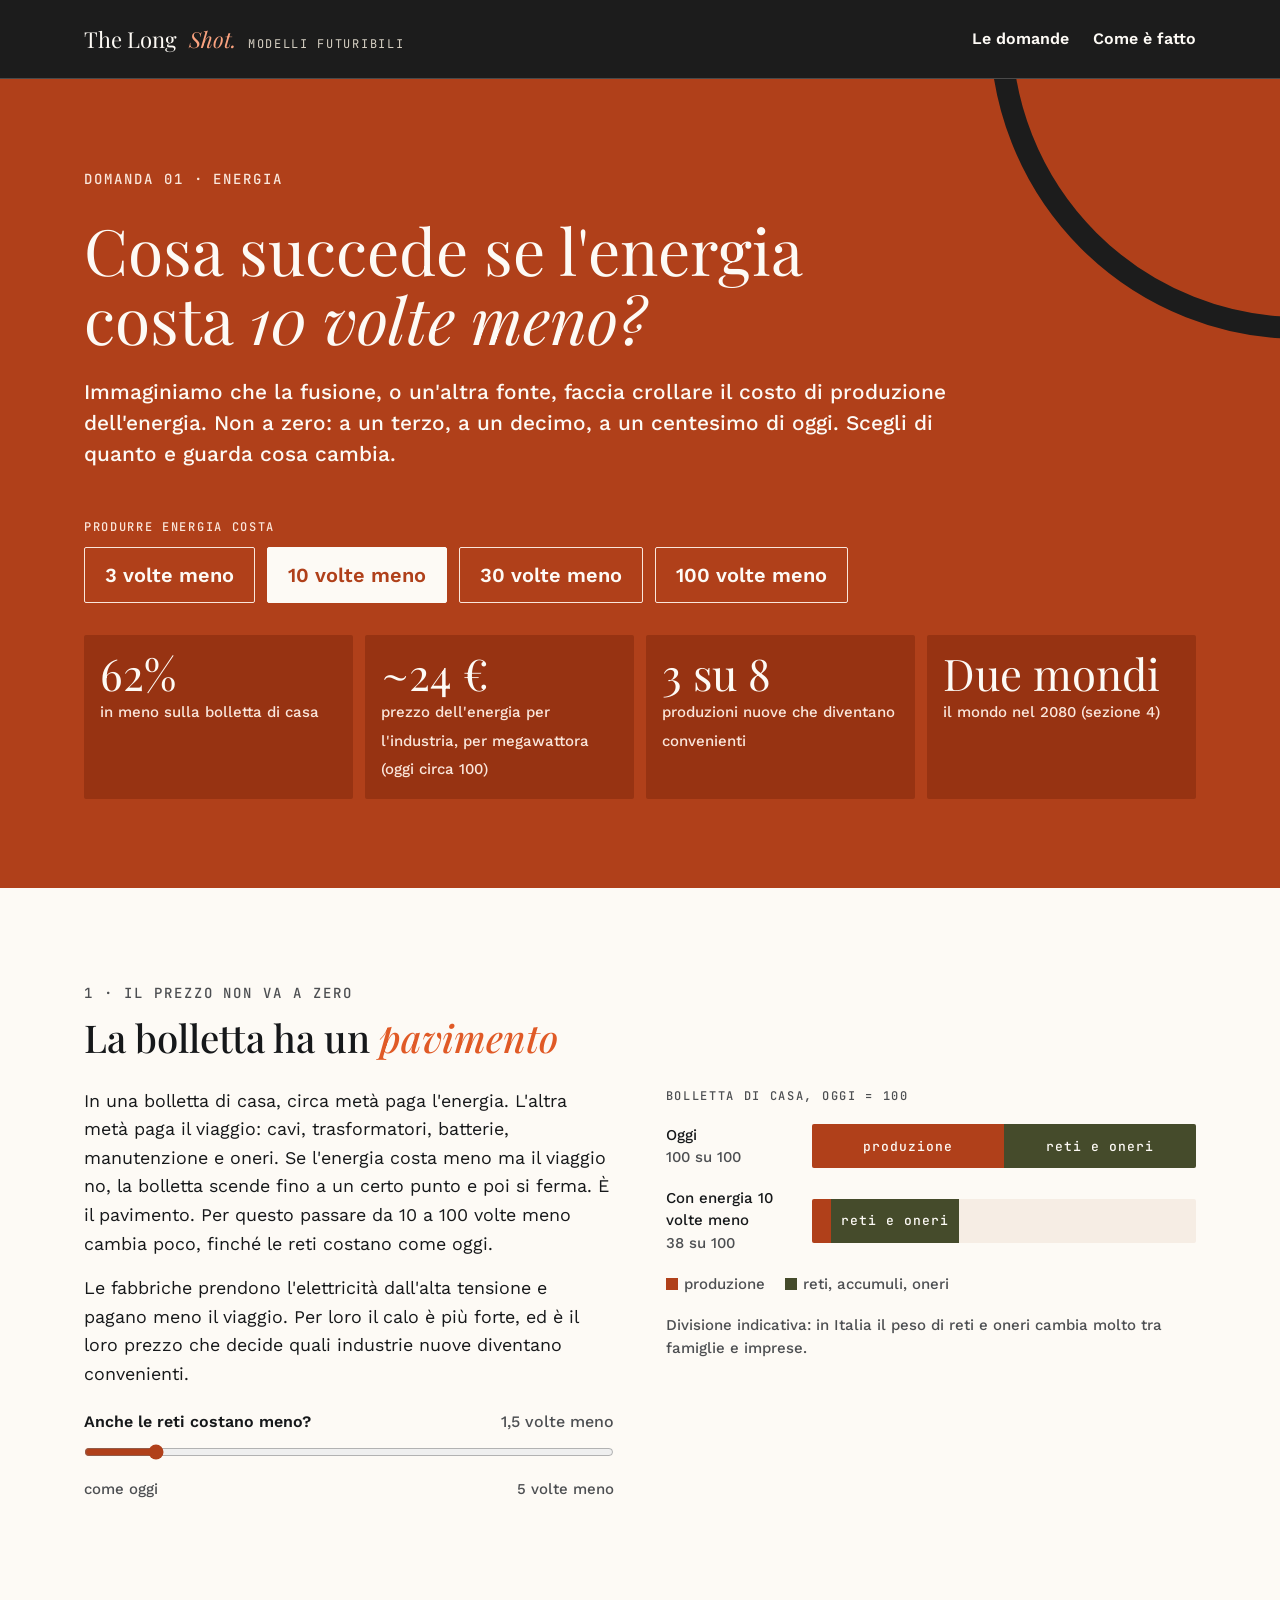
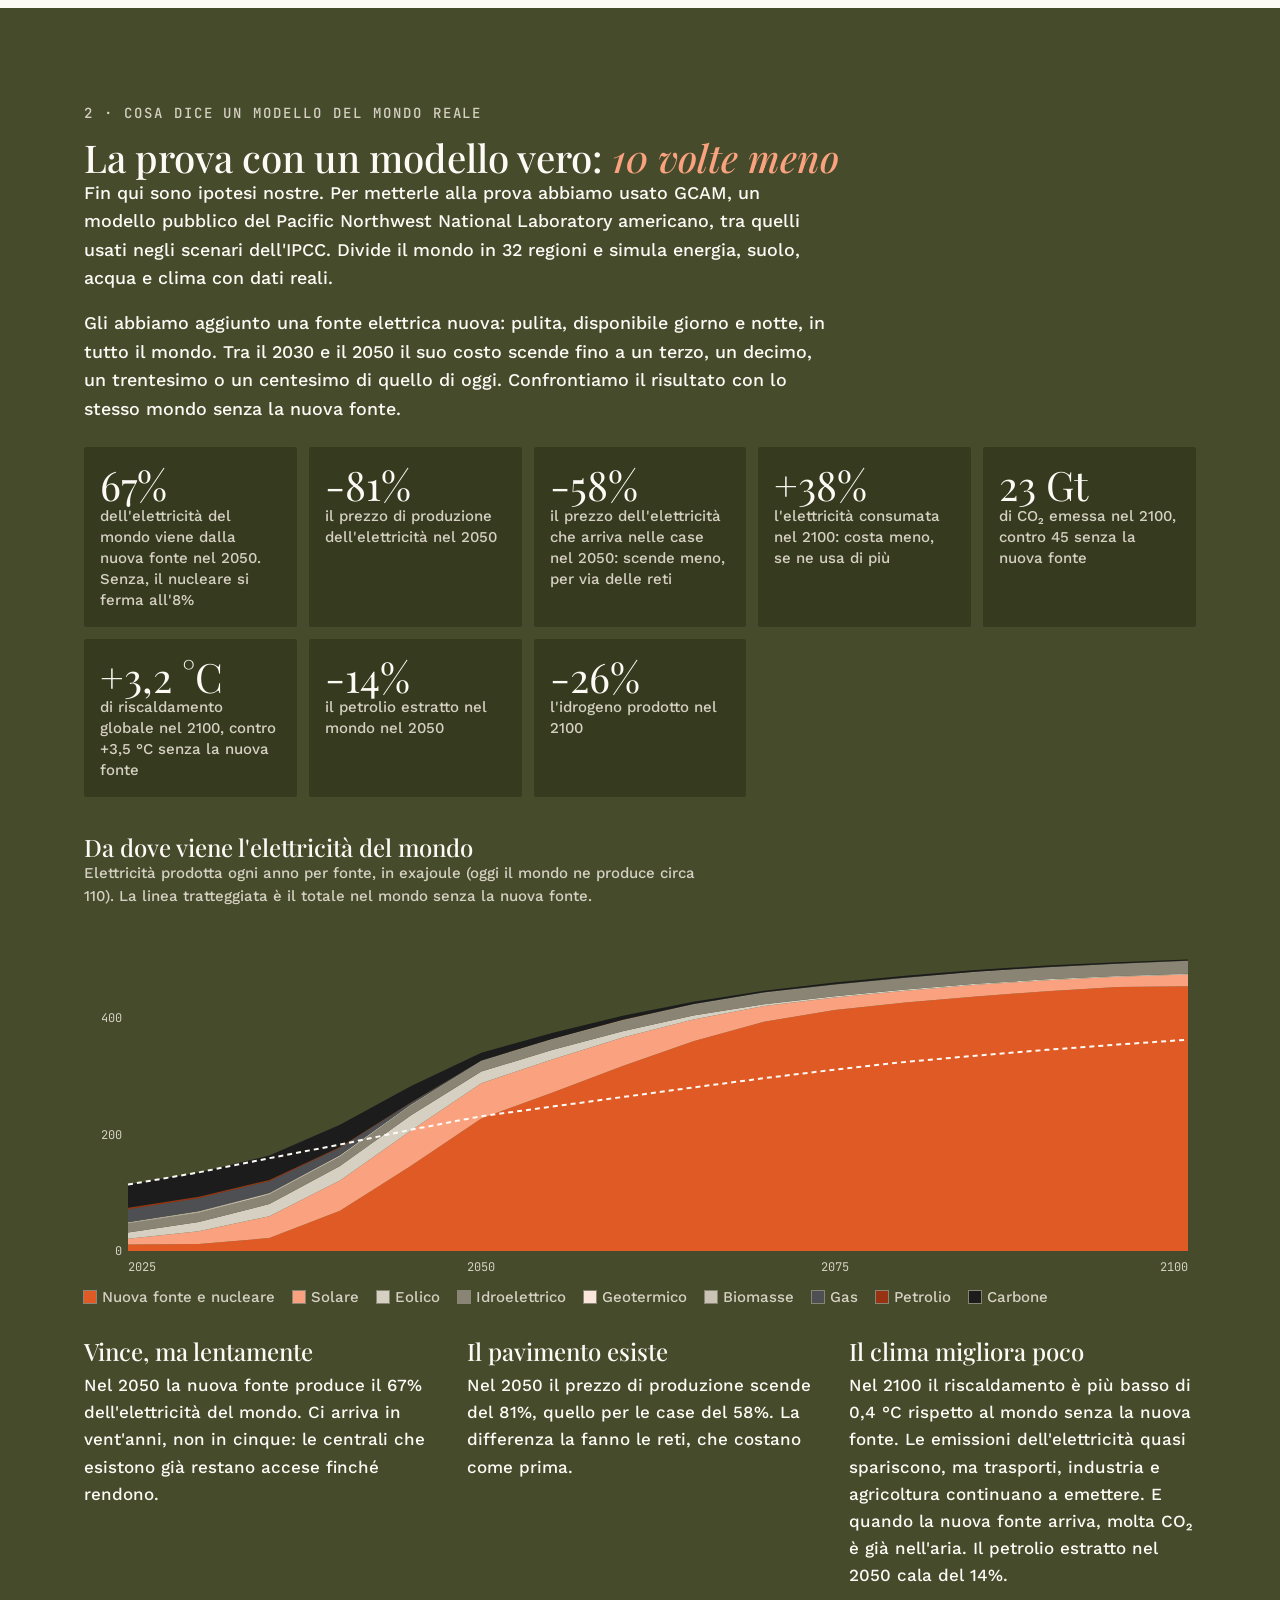
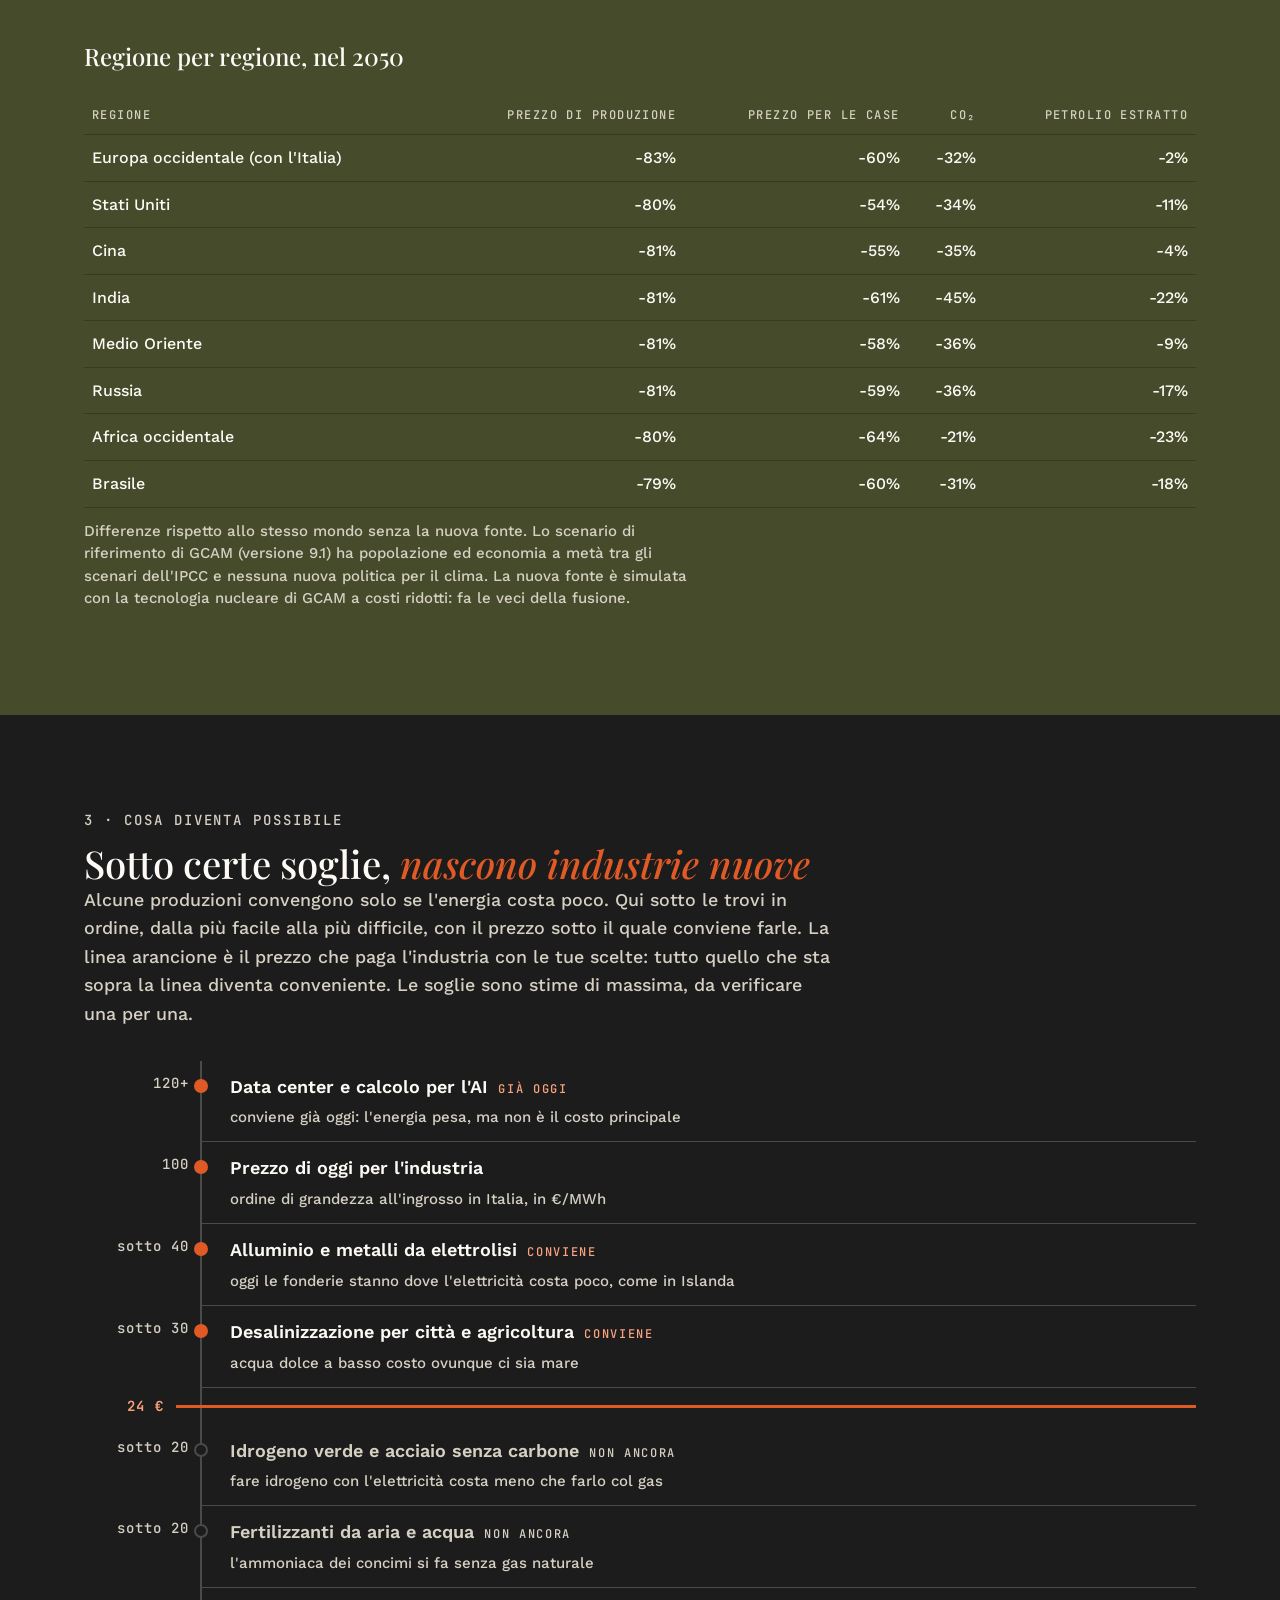
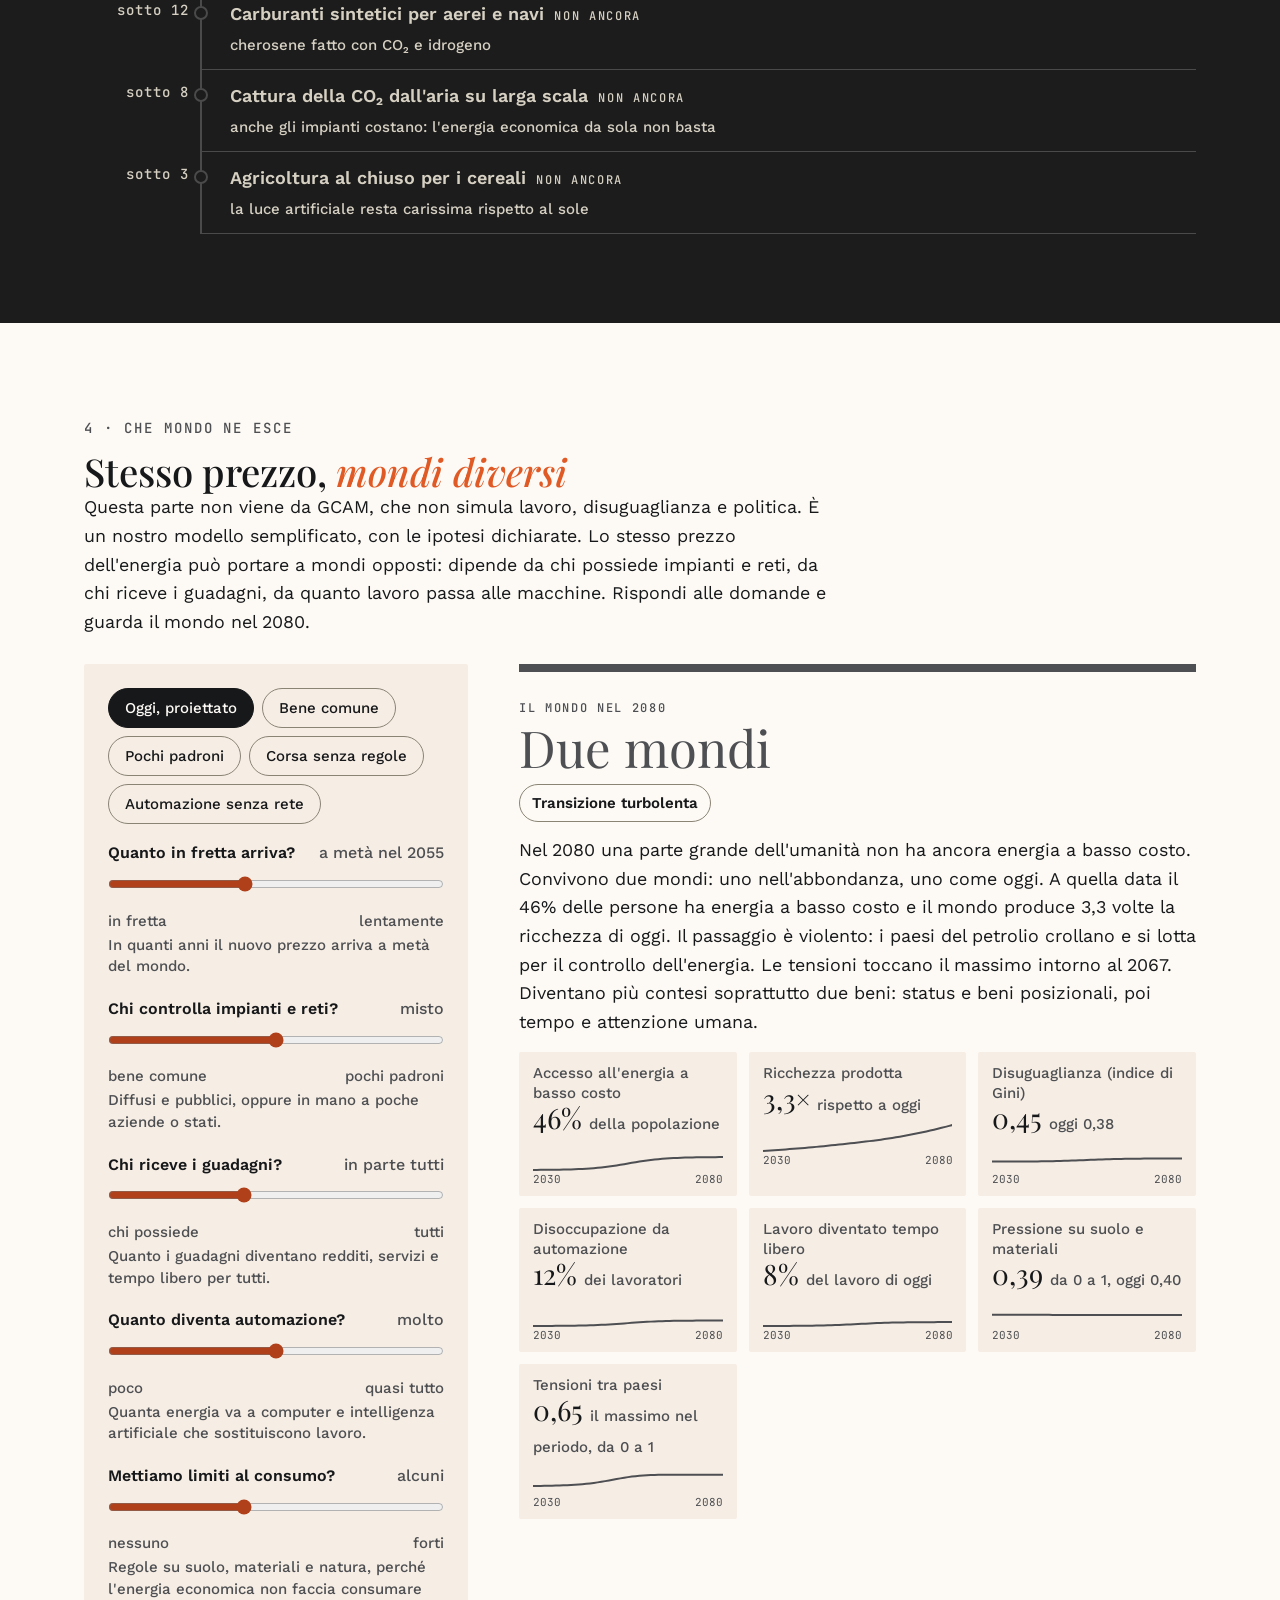
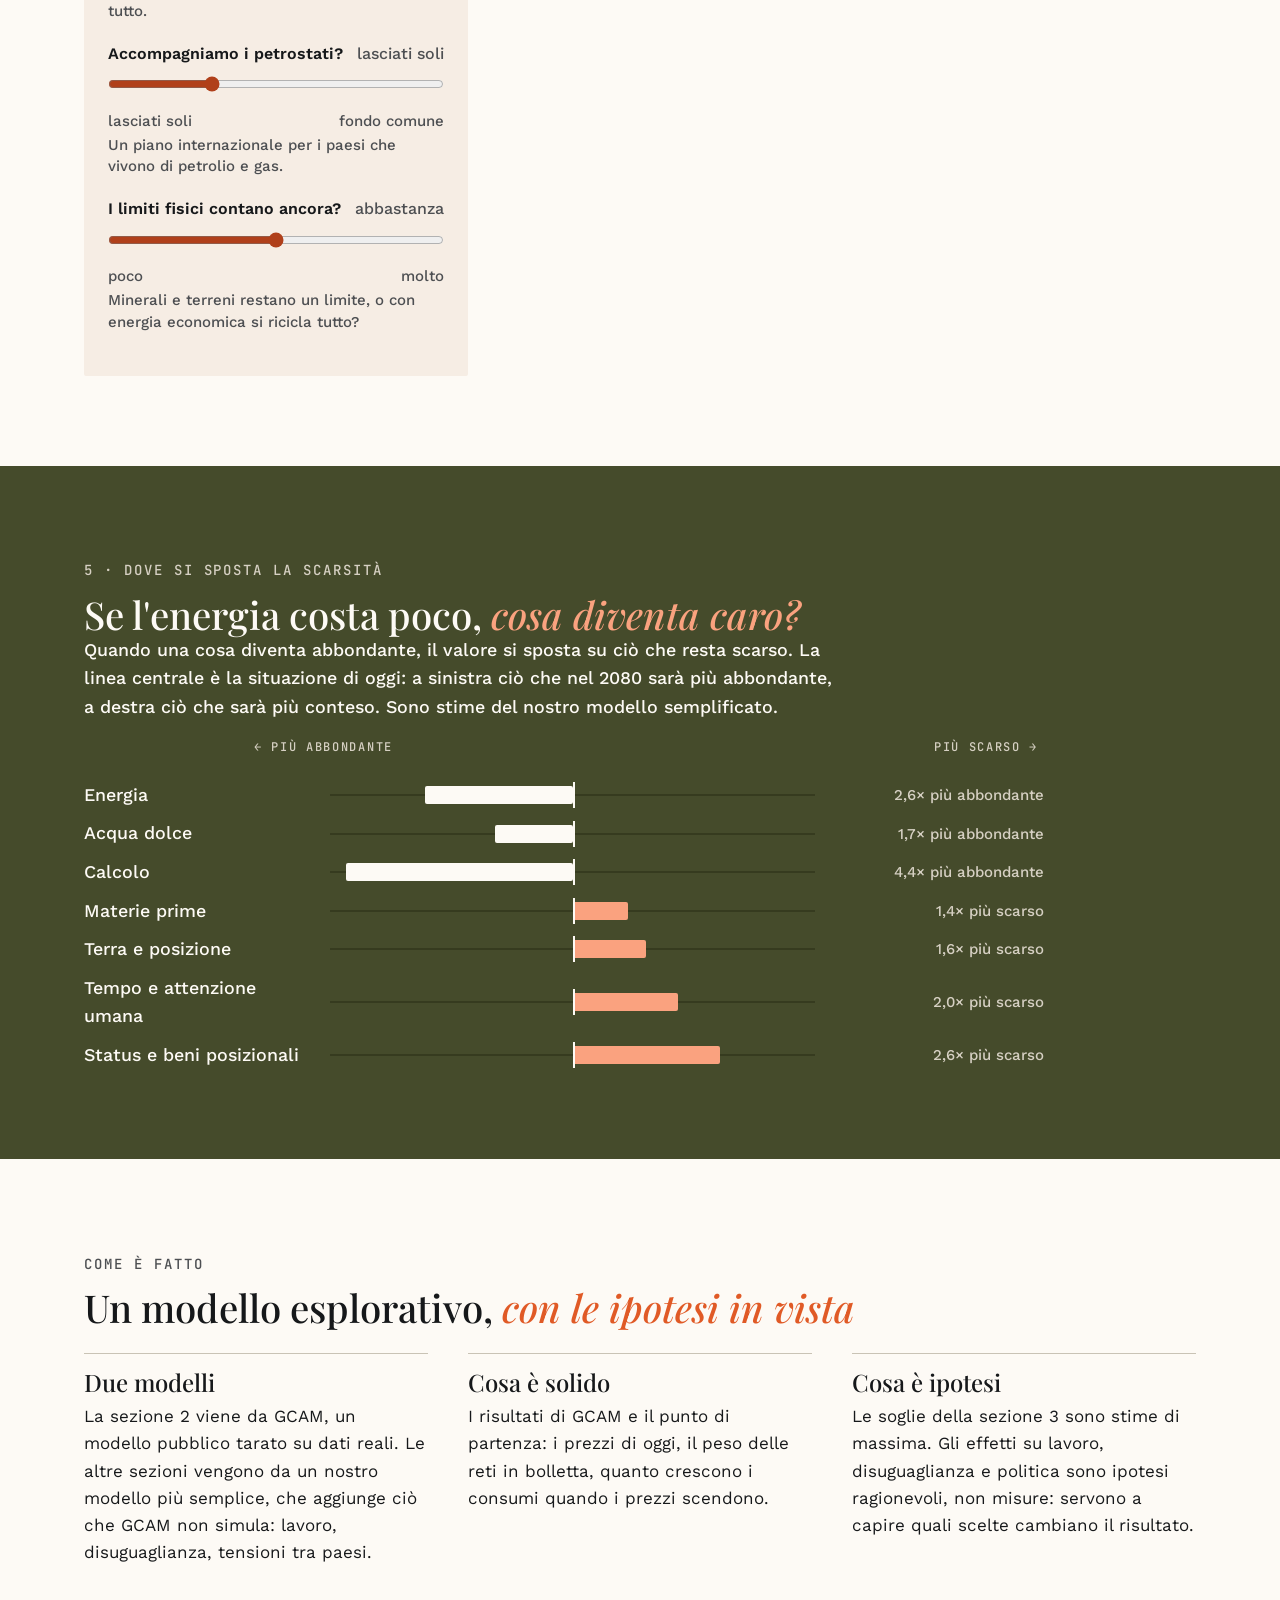
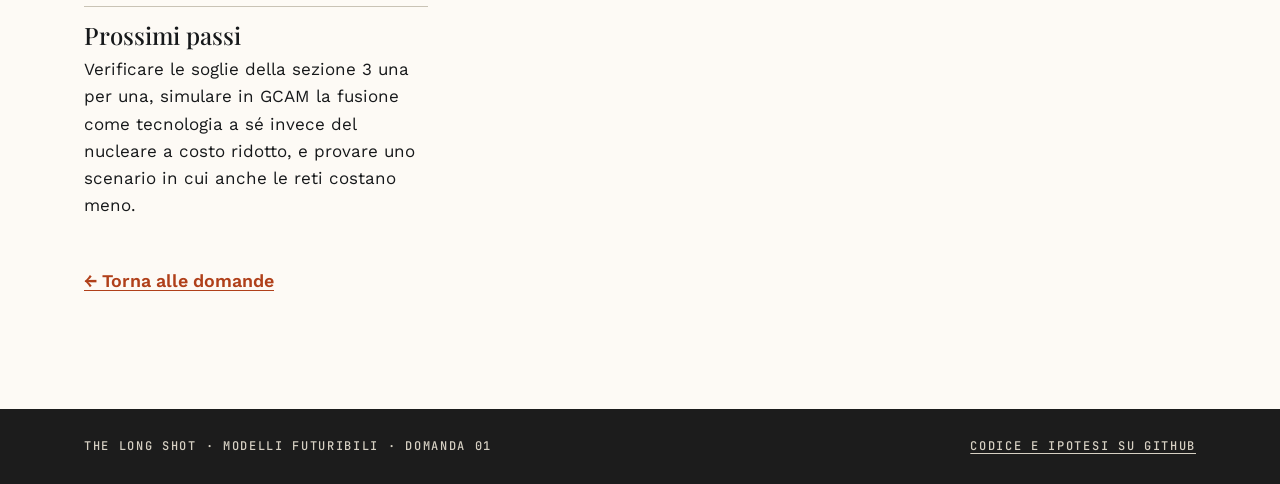
==== commit fd315883: "Risultati GCAM: scenario 'energia 30 volte meno'; documentazione per riprodurre Co-Authored-By: Clau" ====
--- a/energia/index.html
+++ b/energia/index.html
@@ -198,7 +198,7 @@
    <div><b>Due modelli</b><p>La sezione 2 viene da GCAM, un modello pubblico tarato su dati reali. Le altre sezioni vengono da un nostro modello più semplice, che aggiunge ciò che GCAM non simula: lavoro, disuguaglianza, tensioni tra paesi.</p></div>
    <div><b>Cosa è solido</b><p>I risultati di GCAM e il punto di partenza: i prezzi di oggi, il peso delle reti in bolletta, quanto crescono i consumi quando i prezzi scendono.</p></div>
    <div><b>Cosa è ipotesi</b><p>Le soglie della sezione 3 sono stime di massima. Gli effetti su lavoro, disuguaglianza e politica sono ipotesi ragionevoli, non misure: servono a capire quali scelte cambiano il risultato.</p></div>
-   <div><b>Prossimi passi</b><p>Completare gli scenari che mancano, verificare le soglie una per una e simulare in GCAM la fusione come tecnologia a sé, invece del nucleare a costo ridotto.</p></div>
+   <div><b>Prossimi passi</b><p>Verificare le soglie della sezione 3 una per una, simulare in GCAM la fusione come tecnologia a sé invece del nucleare a costo ridotto, e provare uno scenario in cui anche le reti costano meno.</p></div>
   </div>
   <p style="margin-top:24px"><a class="torna" href="../index.html">← Torna alle domande</a></p>
  </div>
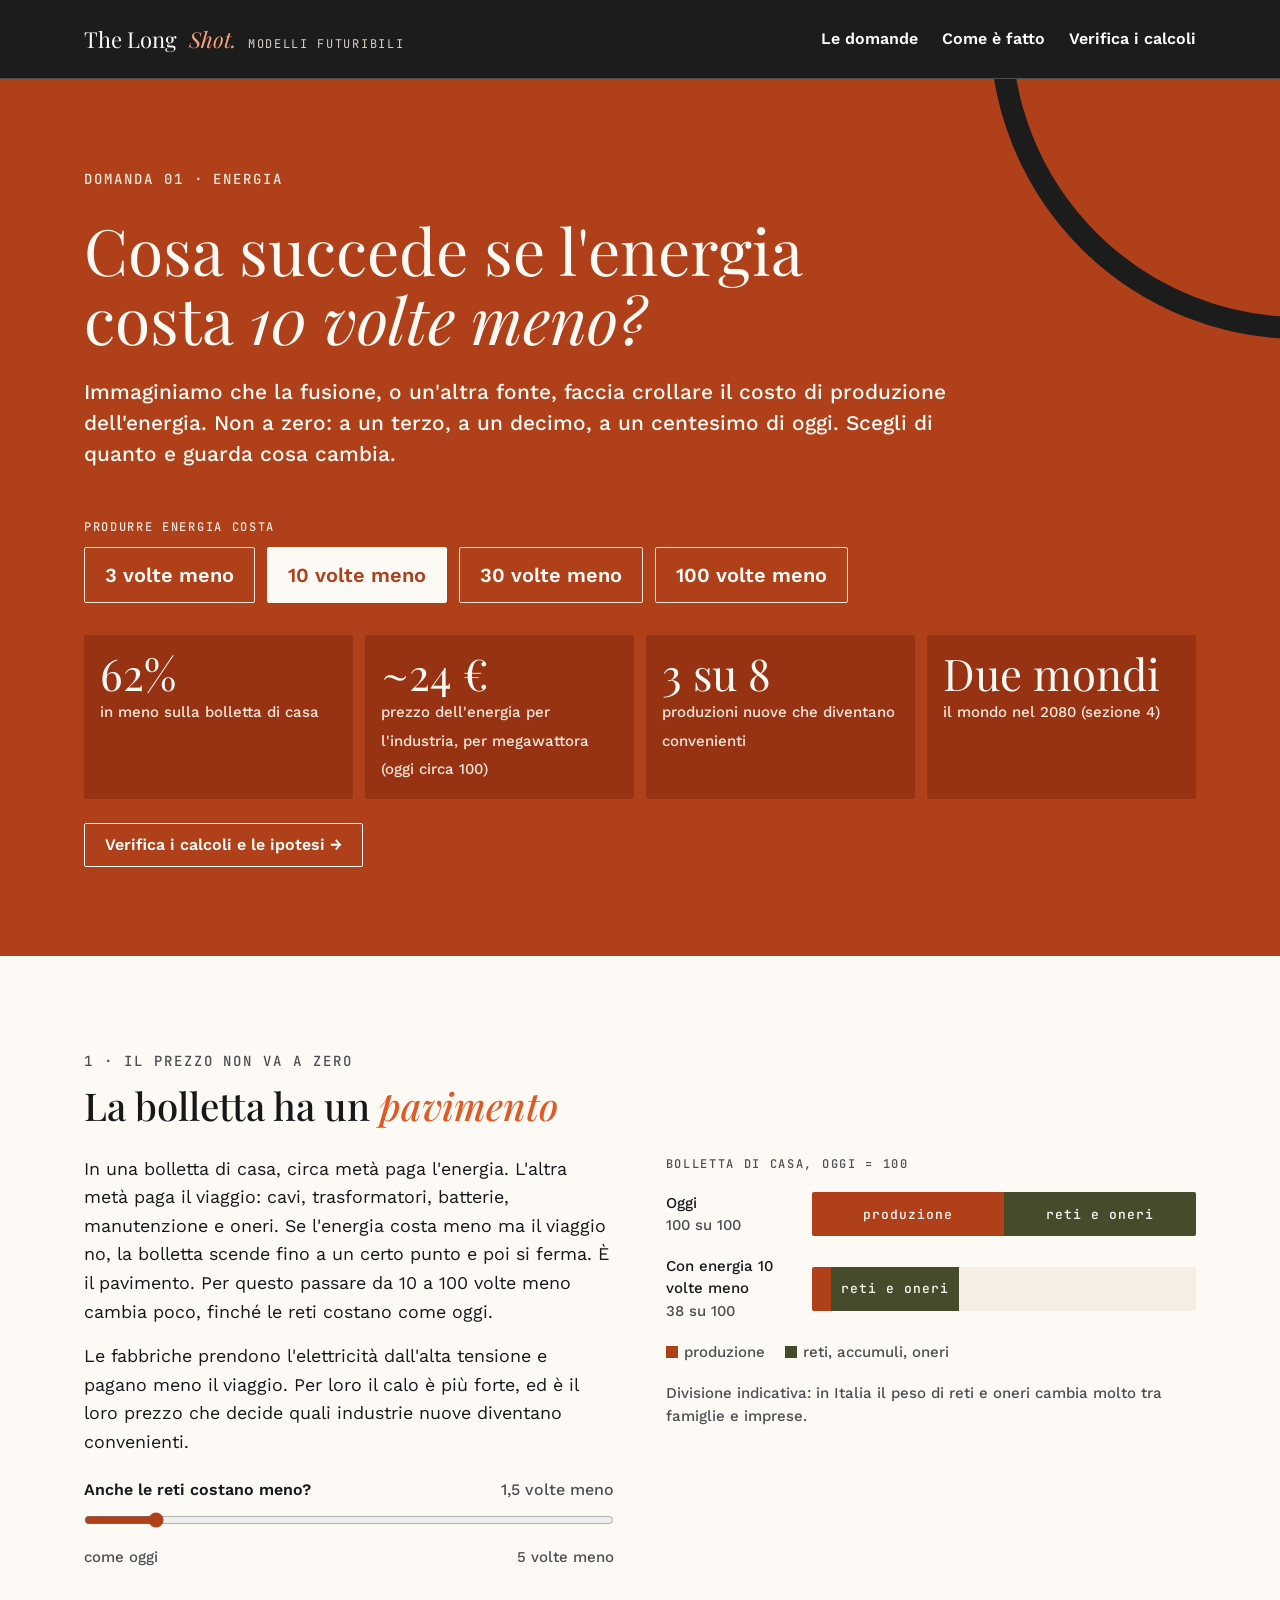
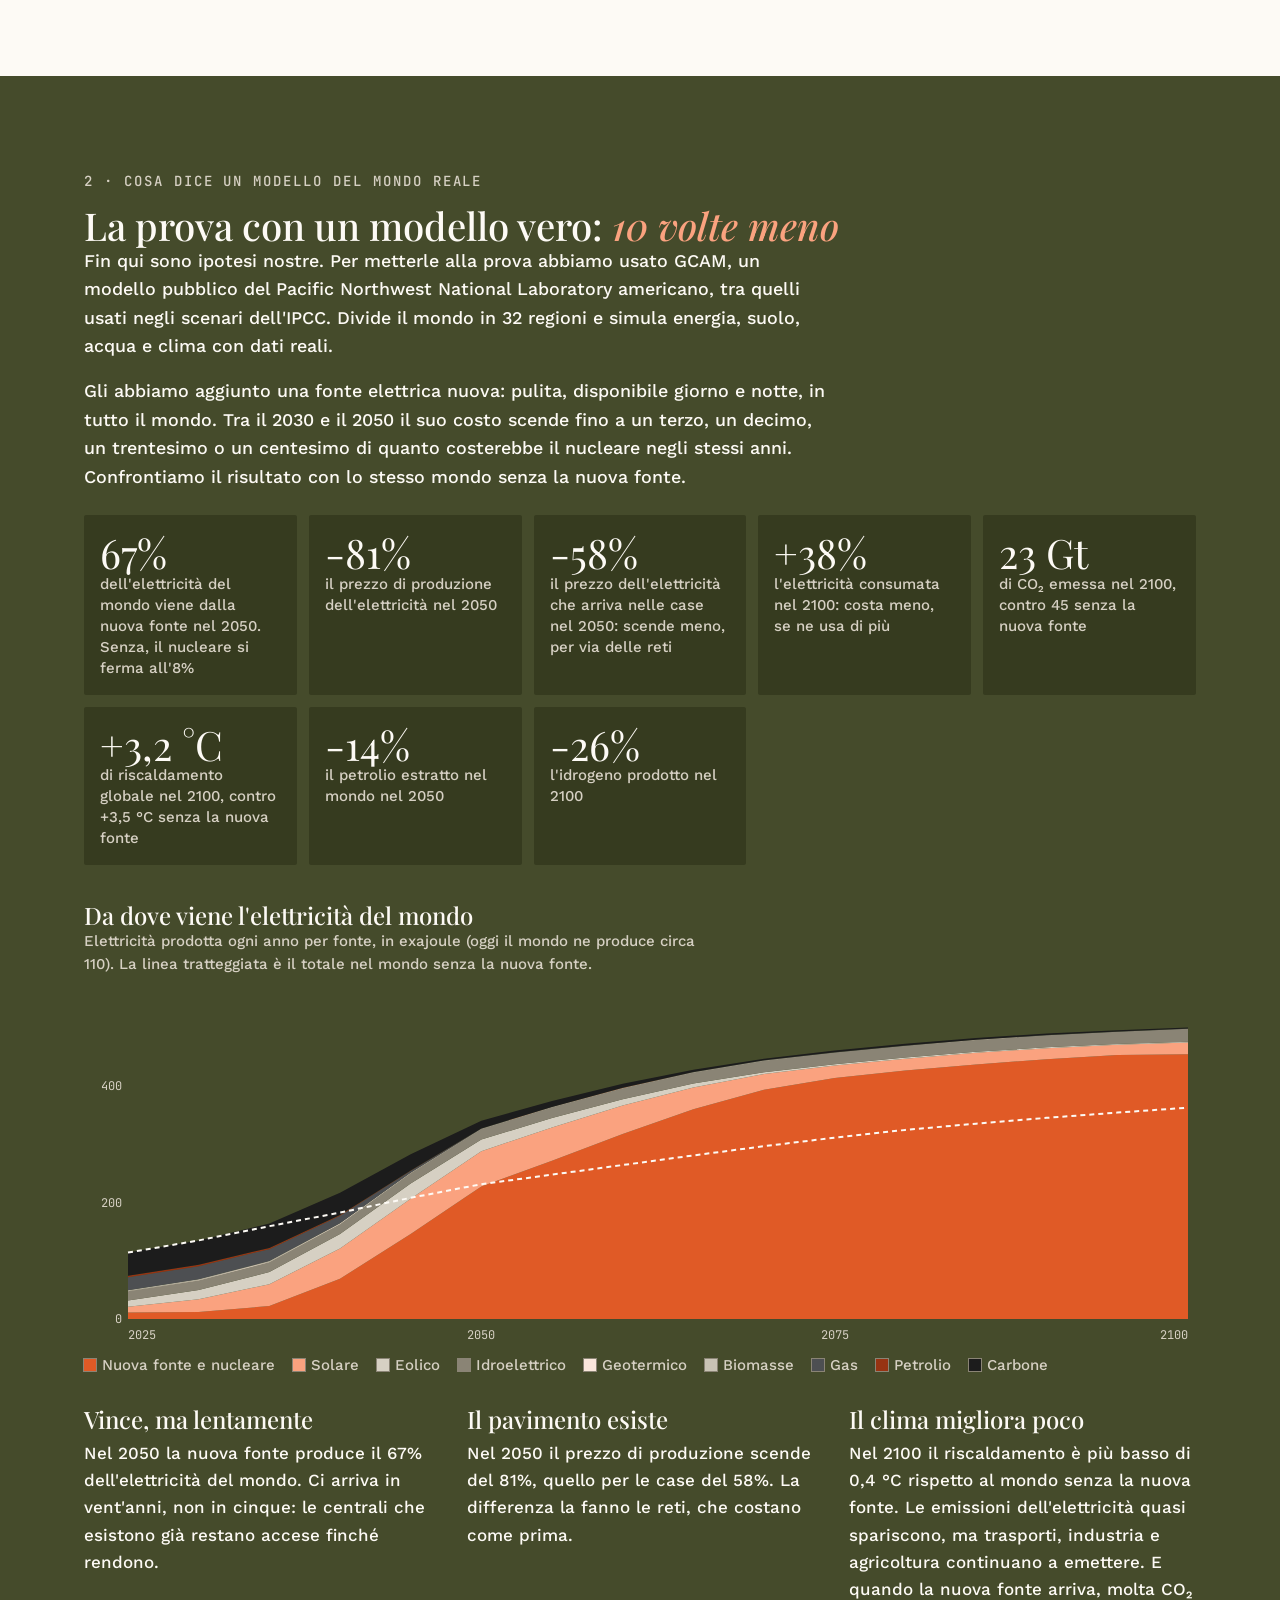
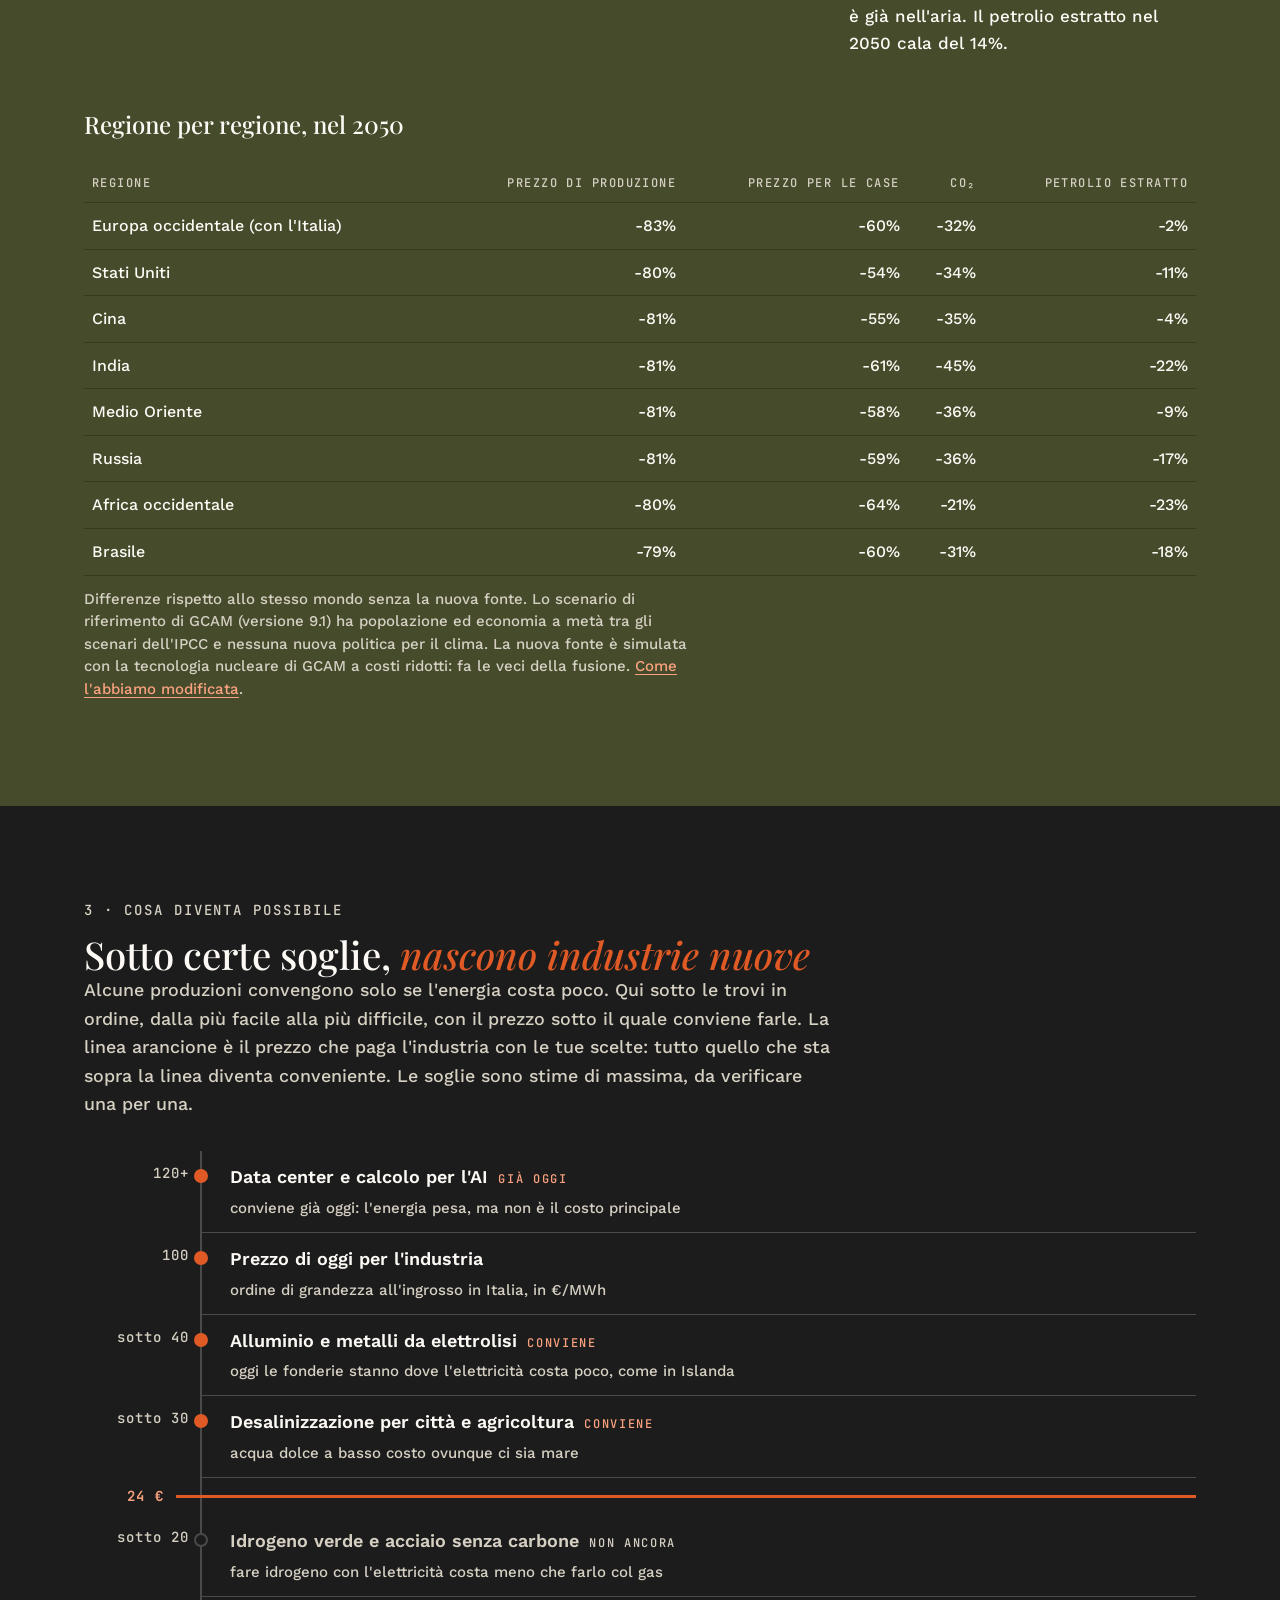
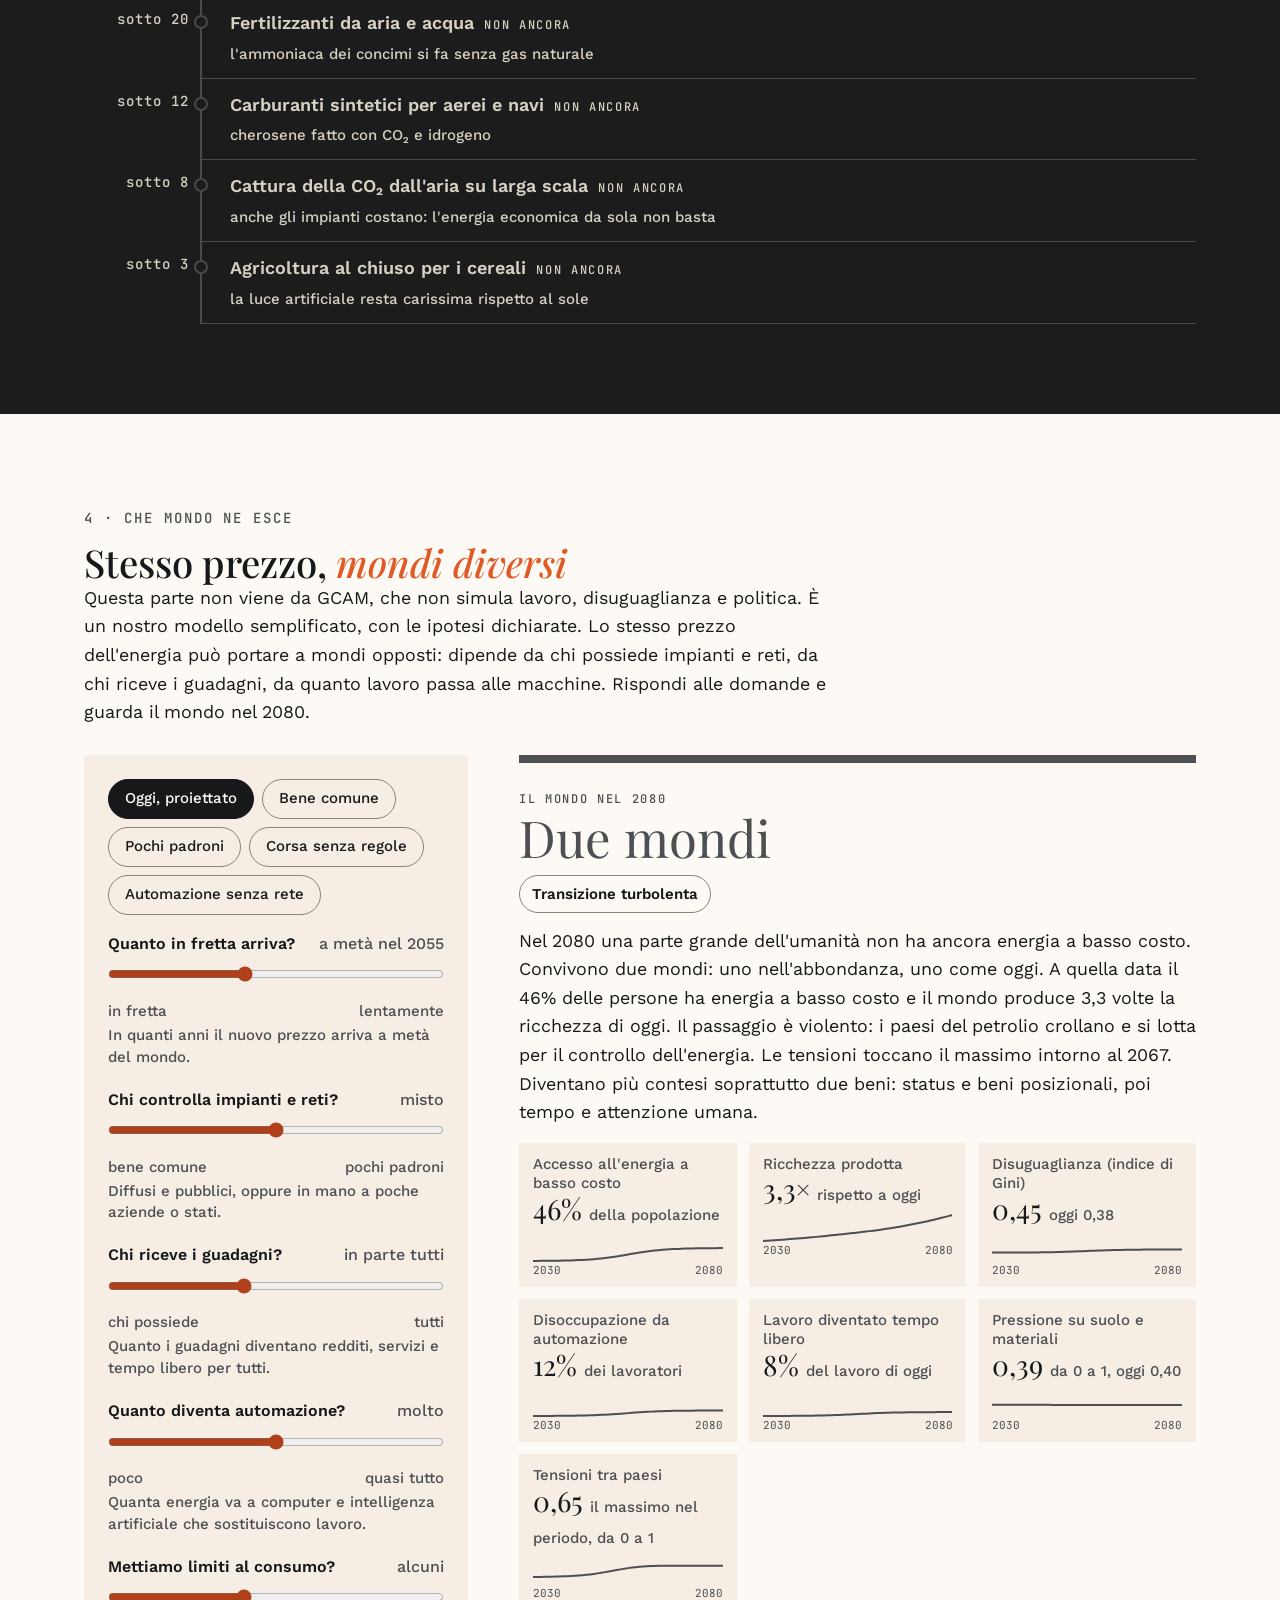
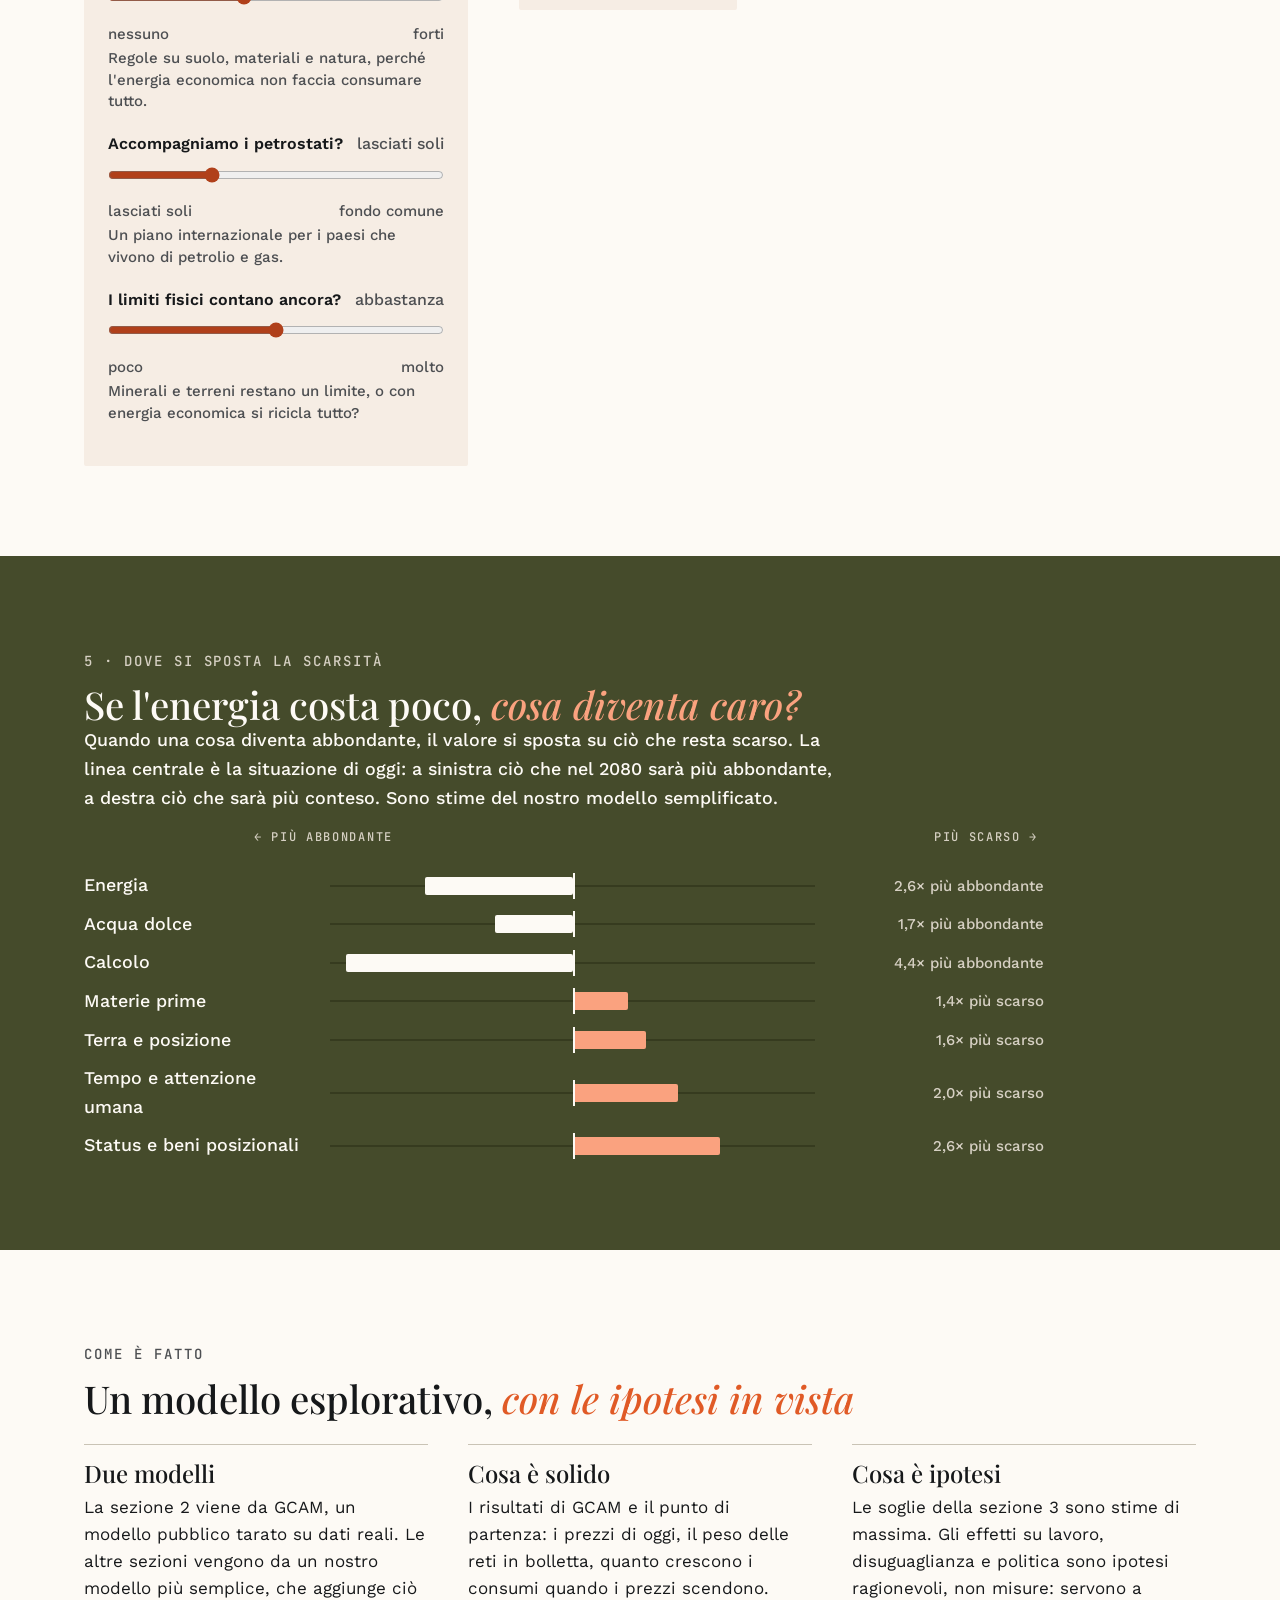
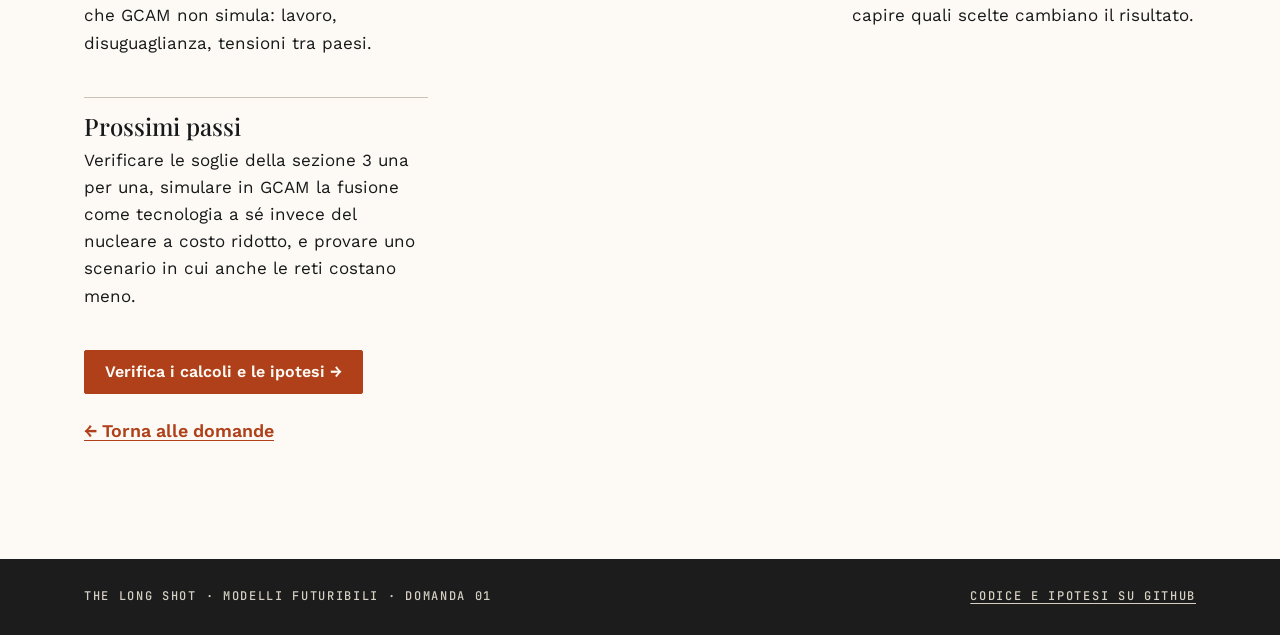
==== commit 7323fdf1: "Domanda 01: pagina 'Verifica i calcoli' con ipotesi, formule, controlli, modifiche a GCAM e tutti i " ====
--- a/energia/index.html
+++ b/energia/index.html
@@ -104,7 +104,7 @@
 <header class="testata" data-theme="notte">
  <div class="wrap">
   <a class="marchio" href="../index.html">The Long <em>Shot.</em> <small>Modelli futuribili</small></a>
-  <nav aria-label="Principale"><a href="../index.html">Le domande</a><a href="#come">Come è fatto</a></nav>
+  <nav aria-label="Principale"><a href="../index.html">Le domande</a><a href="#come">Come è fatto</a><a href="verifica.html">Verifica i calcoli</a></nav>
  </div>
 </header>
 
@@ -120,6 +120,7 @@
    <div class="fattori" id="fattori" role="group" aria-label="Quante volte meno costa produrre energia"></div>
   </div>
   <div class="sommario" id="sommario"></div>
+  <p style="margin:0"><a class="btn" href="verifica.html" style="border-color:var(--color-carta);color:var(--color-carta);text-decoration:none">Verifica i calcoli e le ipotesi →</a></p>
  </div>
 </section>
 
@@ -148,7 +149,7 @@
   <span class="etichetta-grande">2 · Cosa dice un modello del mondo reale</span>
   <h2 class="titolo" style="margin-top:8px">La prova con un modello vero: <em id="gtit">10 volte meno</em></h2>
   <p>Fin qui sono ipotesi nostre. Per metterle alla prova abbiamo usato GCAM, un modello pubblico del Pacific Northwest National Laboratory americano, tra quelli usati negli scenari dell'IPCC. Divide il mondo in 32 regioni e simula energia, suolo, acqua e clima con dati reali.</p>
-  <p>Gli abbiamo aggiunto una fonte elettrica nuova: pulita, disponibile giorno e notte, in tutto il mondo. Tra il 2030 e il 2050 il suo costo scende fino a un terzo, un decimo, un trentesimo o un centesimo di quello di oggi. Confrontiamo il risultato con lo stesso mondo senza la nuova fonte.</p>
+  <p>Gli abbiamo aggiunto una fonte elettrica nuova: pulita, disponibile giorno e notte, in tutto il mondo. Tra il 2030 e il 2050 il suo costo scende fino a un terzo, un decimo, un trentesimo o un centesimo di quanto costerebbe il nucleare negli stessi anni. Confrontiamo il risultato con lo stesso mondo senza la nuova fonte.</p>
   <div id="gcorpo"></div>
  </div>
 </section>
@@ -200,7 +201,8 @@
    <div><b>Cosa è ipotesi</b><p>Le soglie della sezione 3 sono stime di massima. Gli effetti su lavoro, disuguaglianza e politica sono ipotesi ragionevoli, non misure: servono a capire quali scelte cambiano il risultato.</p></div>
    <div><b>Prossimi passi</b><p>Verificare le soglie della sezione 3 una per una, simulare in GCAM la fusione come tecnologia a sé invece del nucleare a costo ridotto, e provare uno scenario in cui anche le reti costano meno.</p></div>
   </div>
-  <p style="margin-top:24px"><a class="torna" href="../index.html">← Torna alle domande</a></p>
+  <p style="margin-top:24px"><a class="btn primario" href="verifica.html" style="text-decoration:none">Verifica i calcoli e le ipotesi →</a></p>
+  <p style="margin-top:12px"><a class="torna" href="../index.html">← Torna alle domande</a></p>
  </div>
 </section>
 </main>
@@ -350,7 +352,7 @@
  </div>
  <h3 class="titolo-piccolo" style="margin-top:36px">Regione per regione, nel 2050</h3>
  <div style="overflow-x:auto"><table class="gtab"><thead><tr><th>Regione</th><th>Prezzo di produzione</th><th>Prezzo per le case</th><th>CO₂</th><th>Petrolio estratto</th></tr></thead><tbody>${righe}</tbody></table></div>
- <p class="piccolo secondario" style="margin-top:12px">Differenze rispetto allo stesso mondo senza la nuova fonte. Lo scenario di riferimento di GCAM (versione 9.1) ha popolazione ed economia a metà tra gli scenari dell'IPCC e nessuna nuova politica per il clima. La nuova fonte è simulata con la tecnologia nucleare di GCAM a costi ridotti: fa le veci della fusione.</p>`;
+ <p class="piccolo secondario" style="margin-top:12px">Differenze rispetto allo stesso mondo senza la nuova fonte. Lo scenario di riferimento di GCAM (versione 9.1) ha popolazione ed economia a metà tra gli scenari dell'IPCC e nessuna nuova politica per il clima. La nuova fonte è simulata con la tecnologia nucleare di GCAM a costi ridotti: fa le veci della fusione. <a href="verifica.html#gcam">Come l'abbiamo modificata</a>.</p>`;
  drawG();
 }
 function drawG(){const s=document.getElementById('gsvg');if(!s||!gS)return;const W=s.clientWidth,H=s.clientHeight;if(!W)return;
